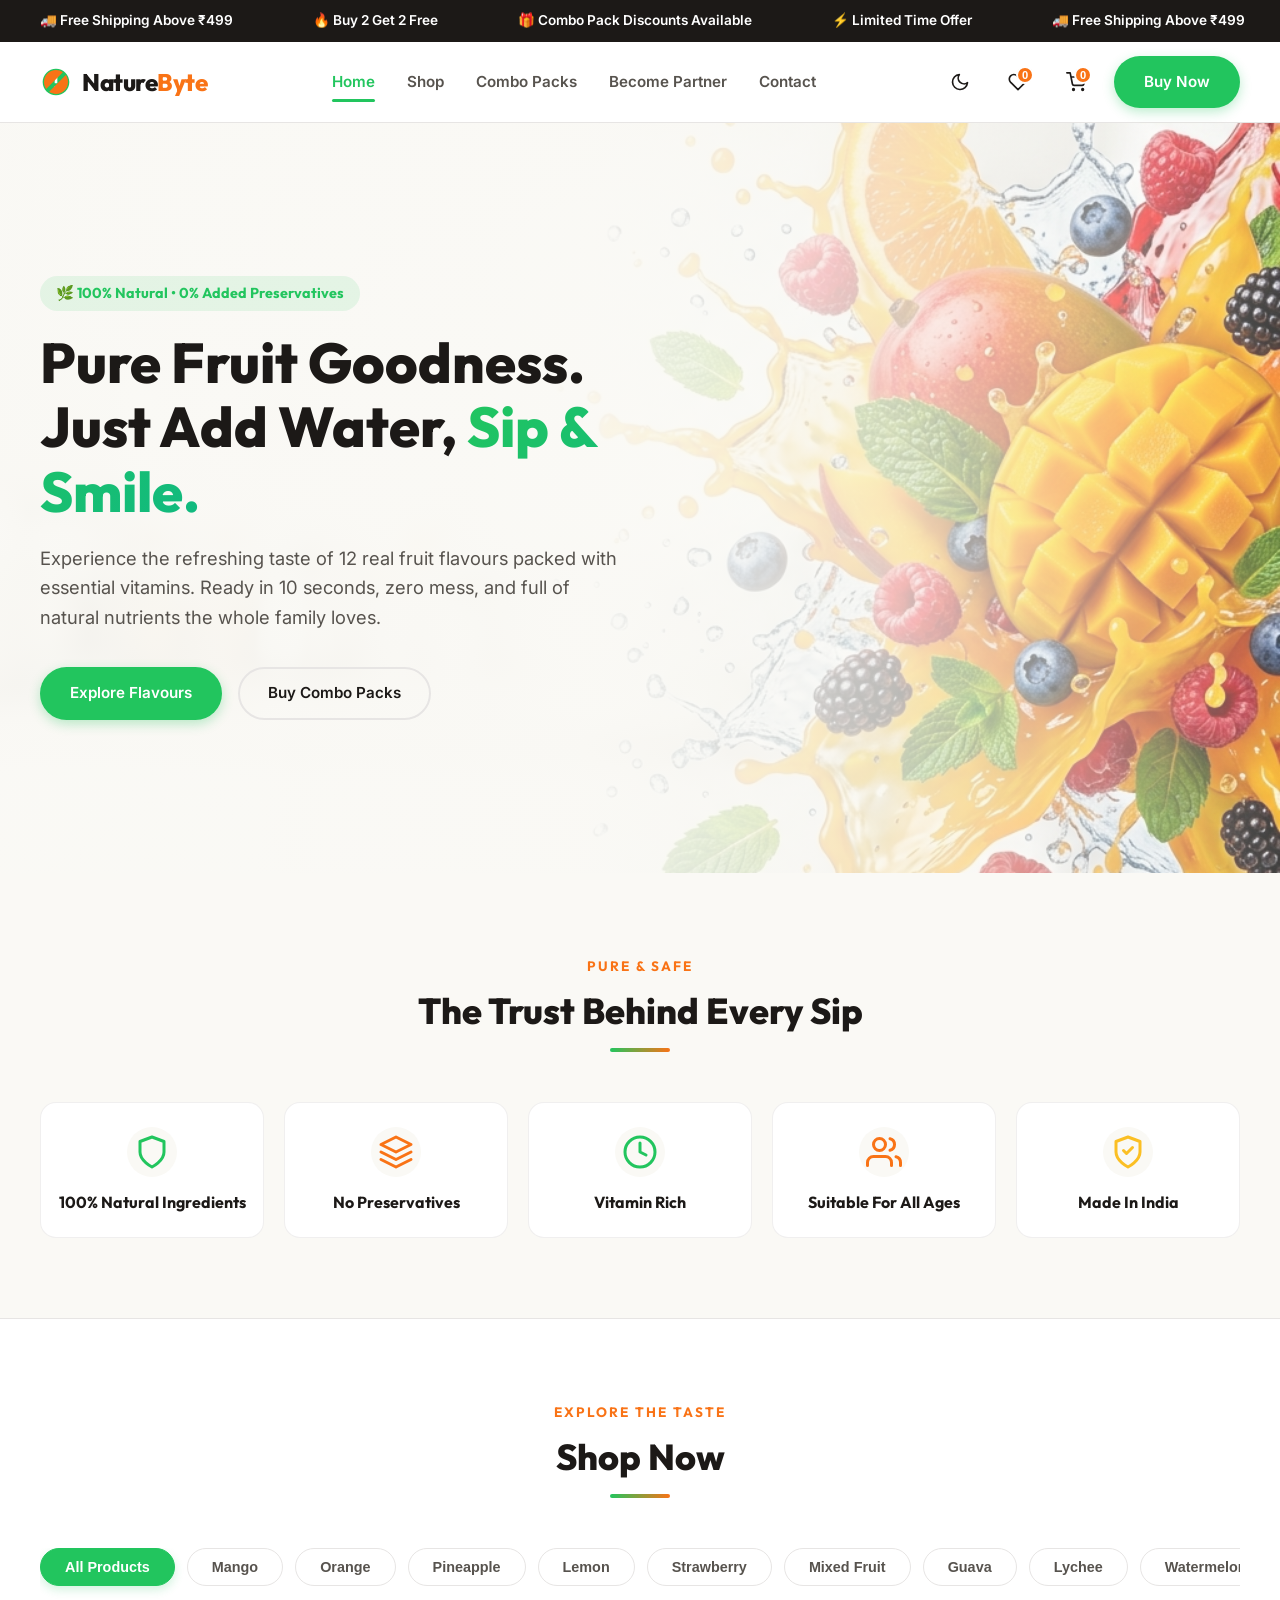
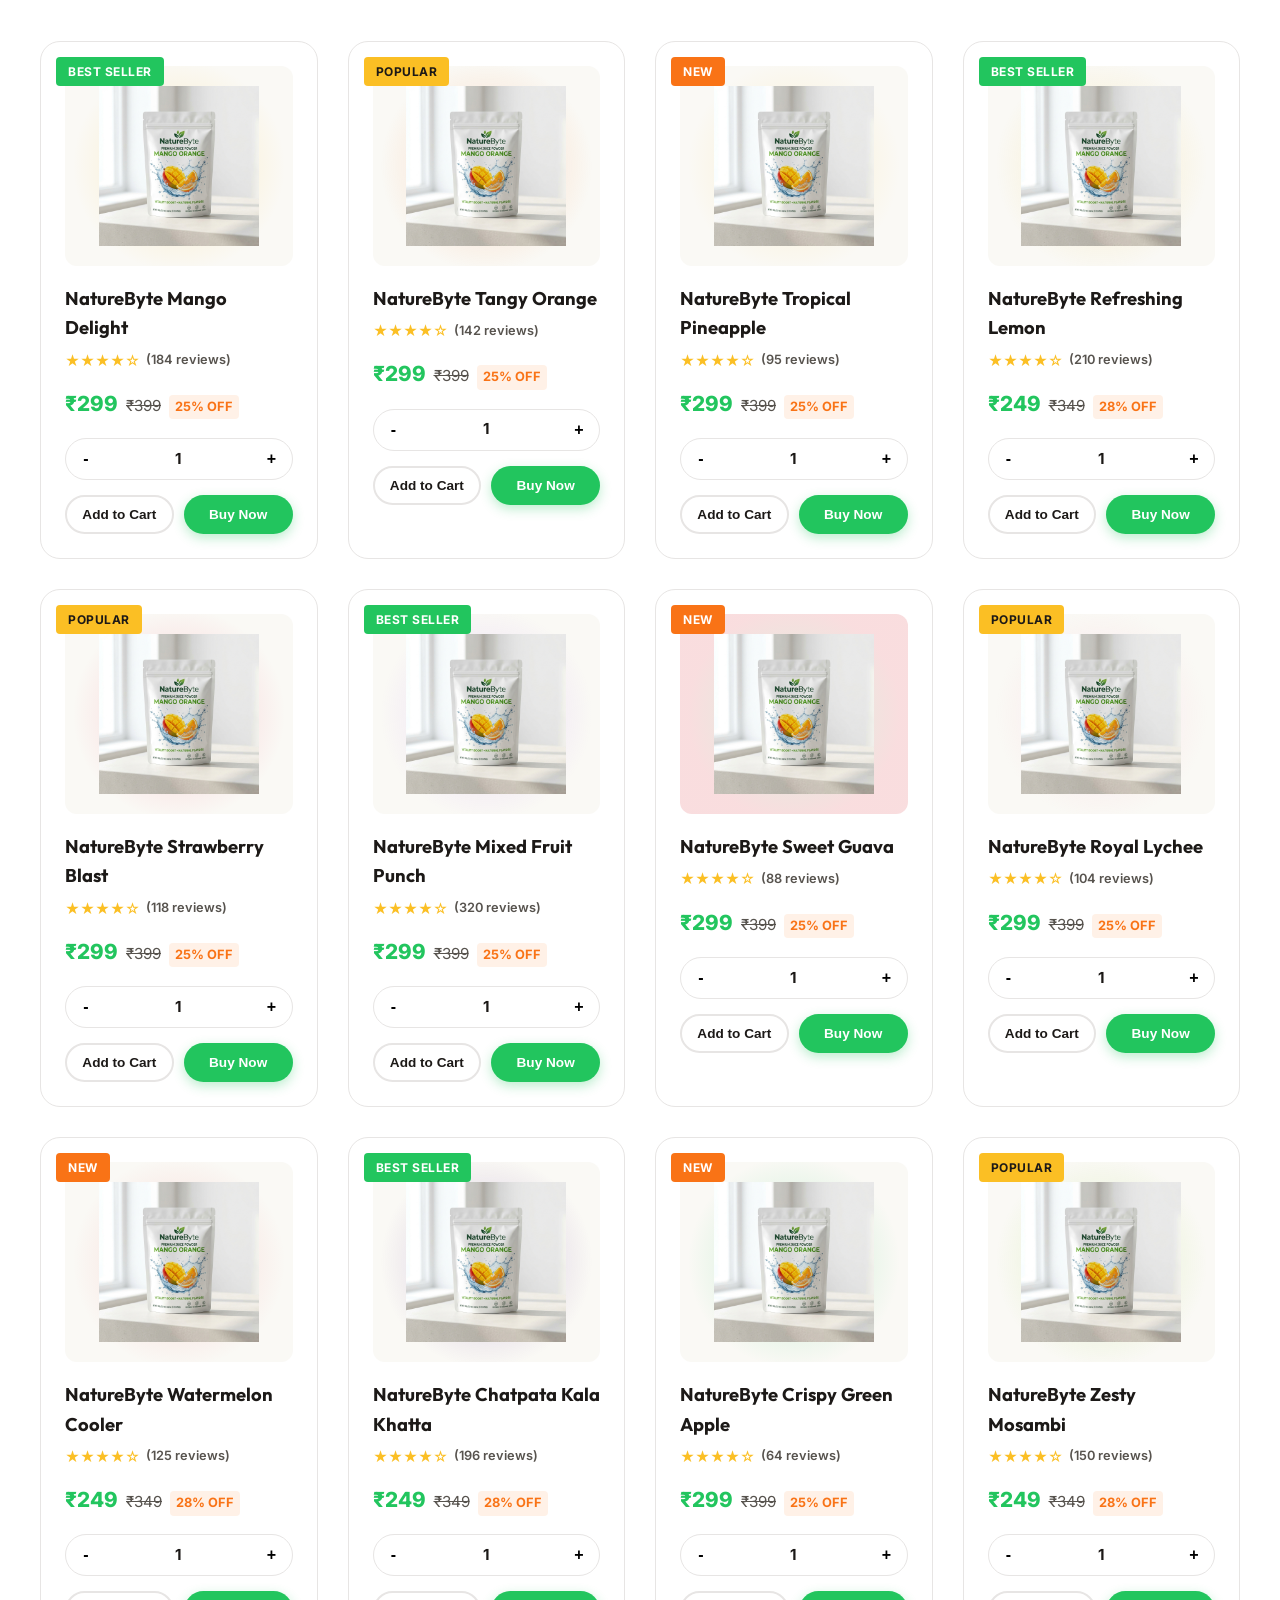
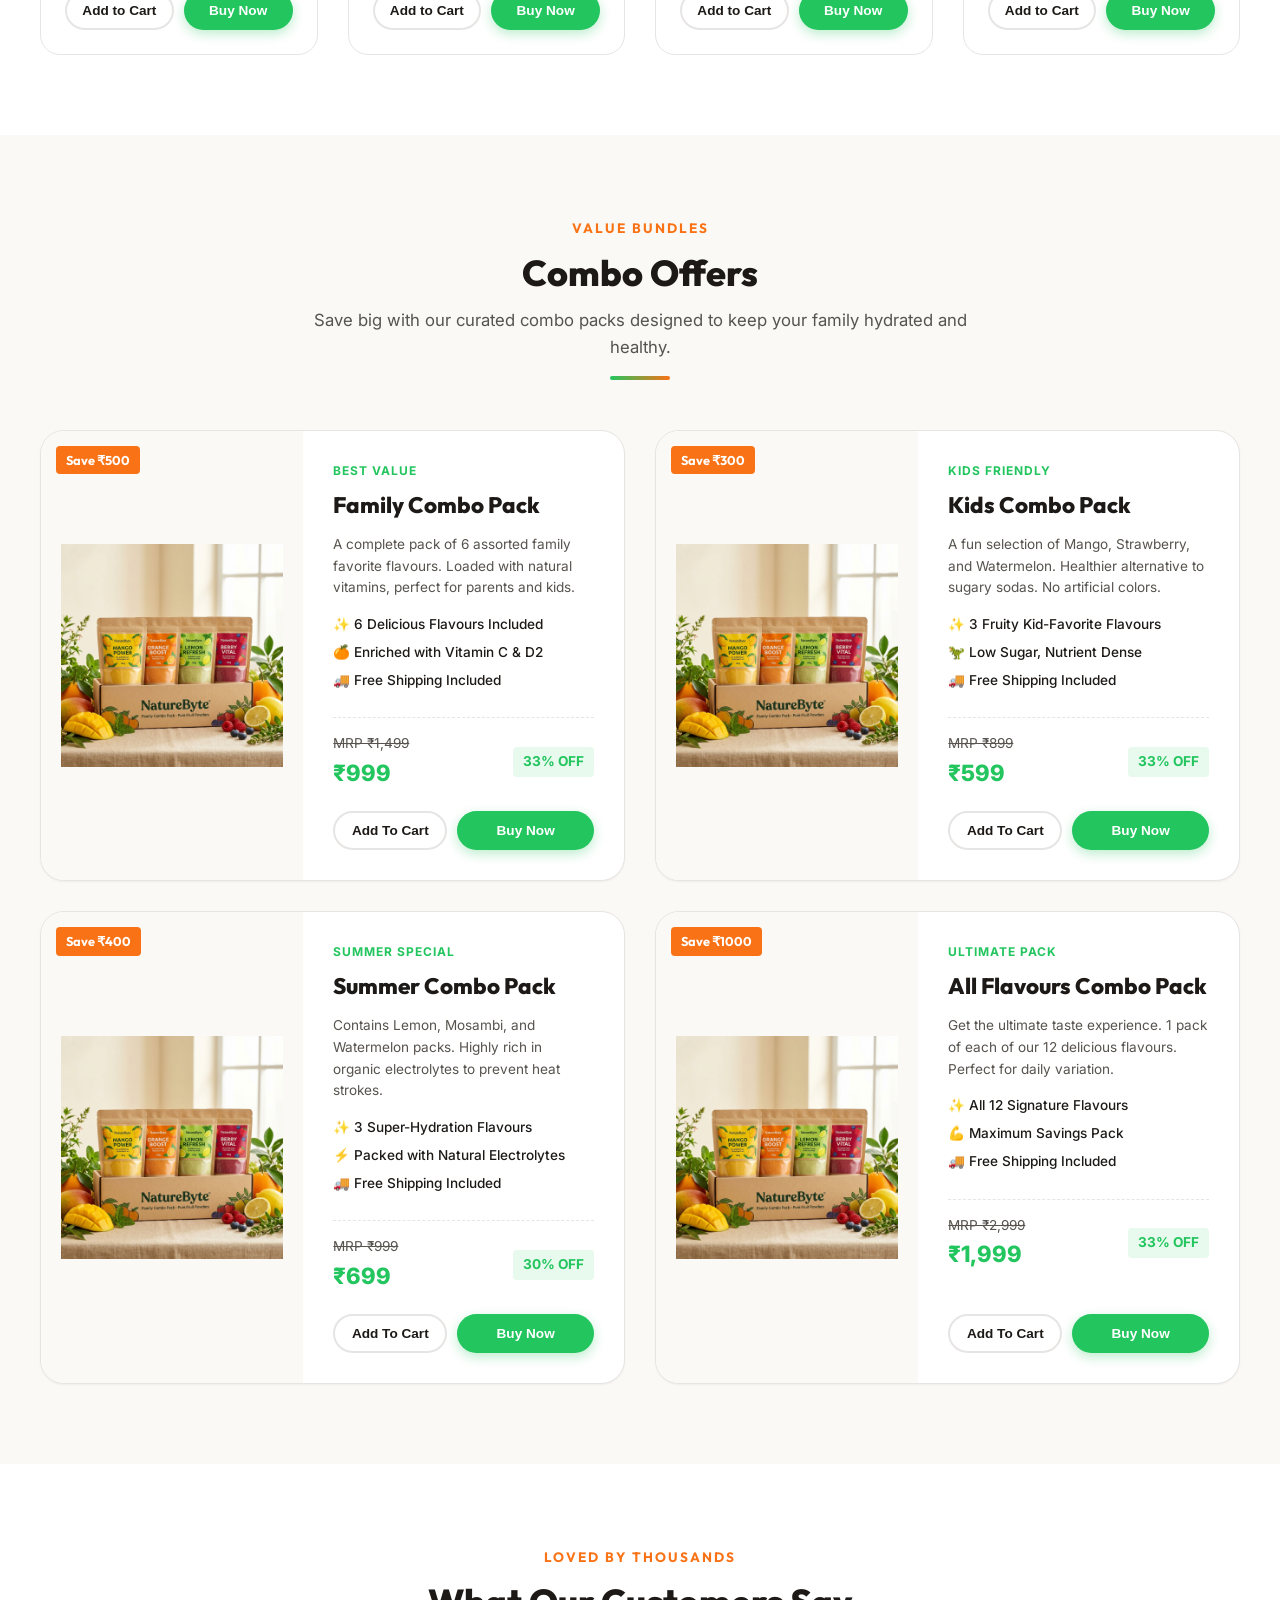
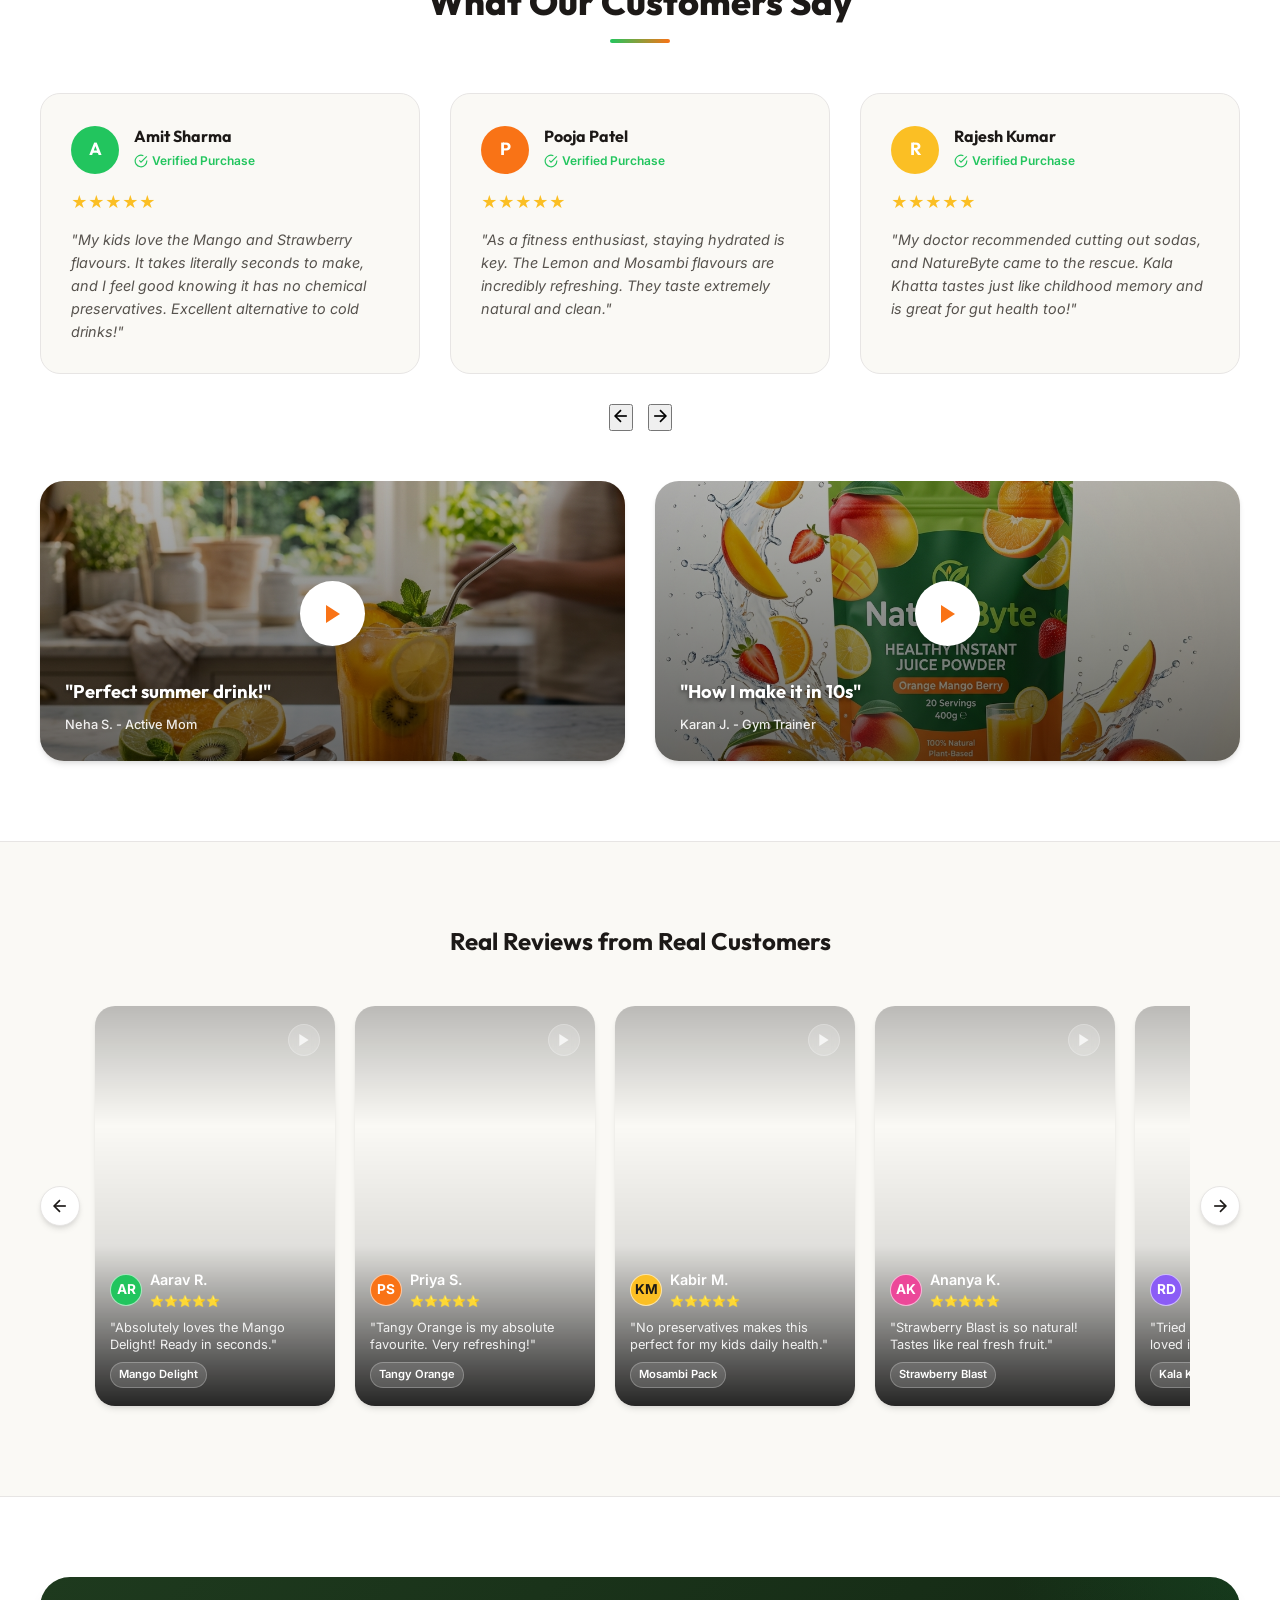
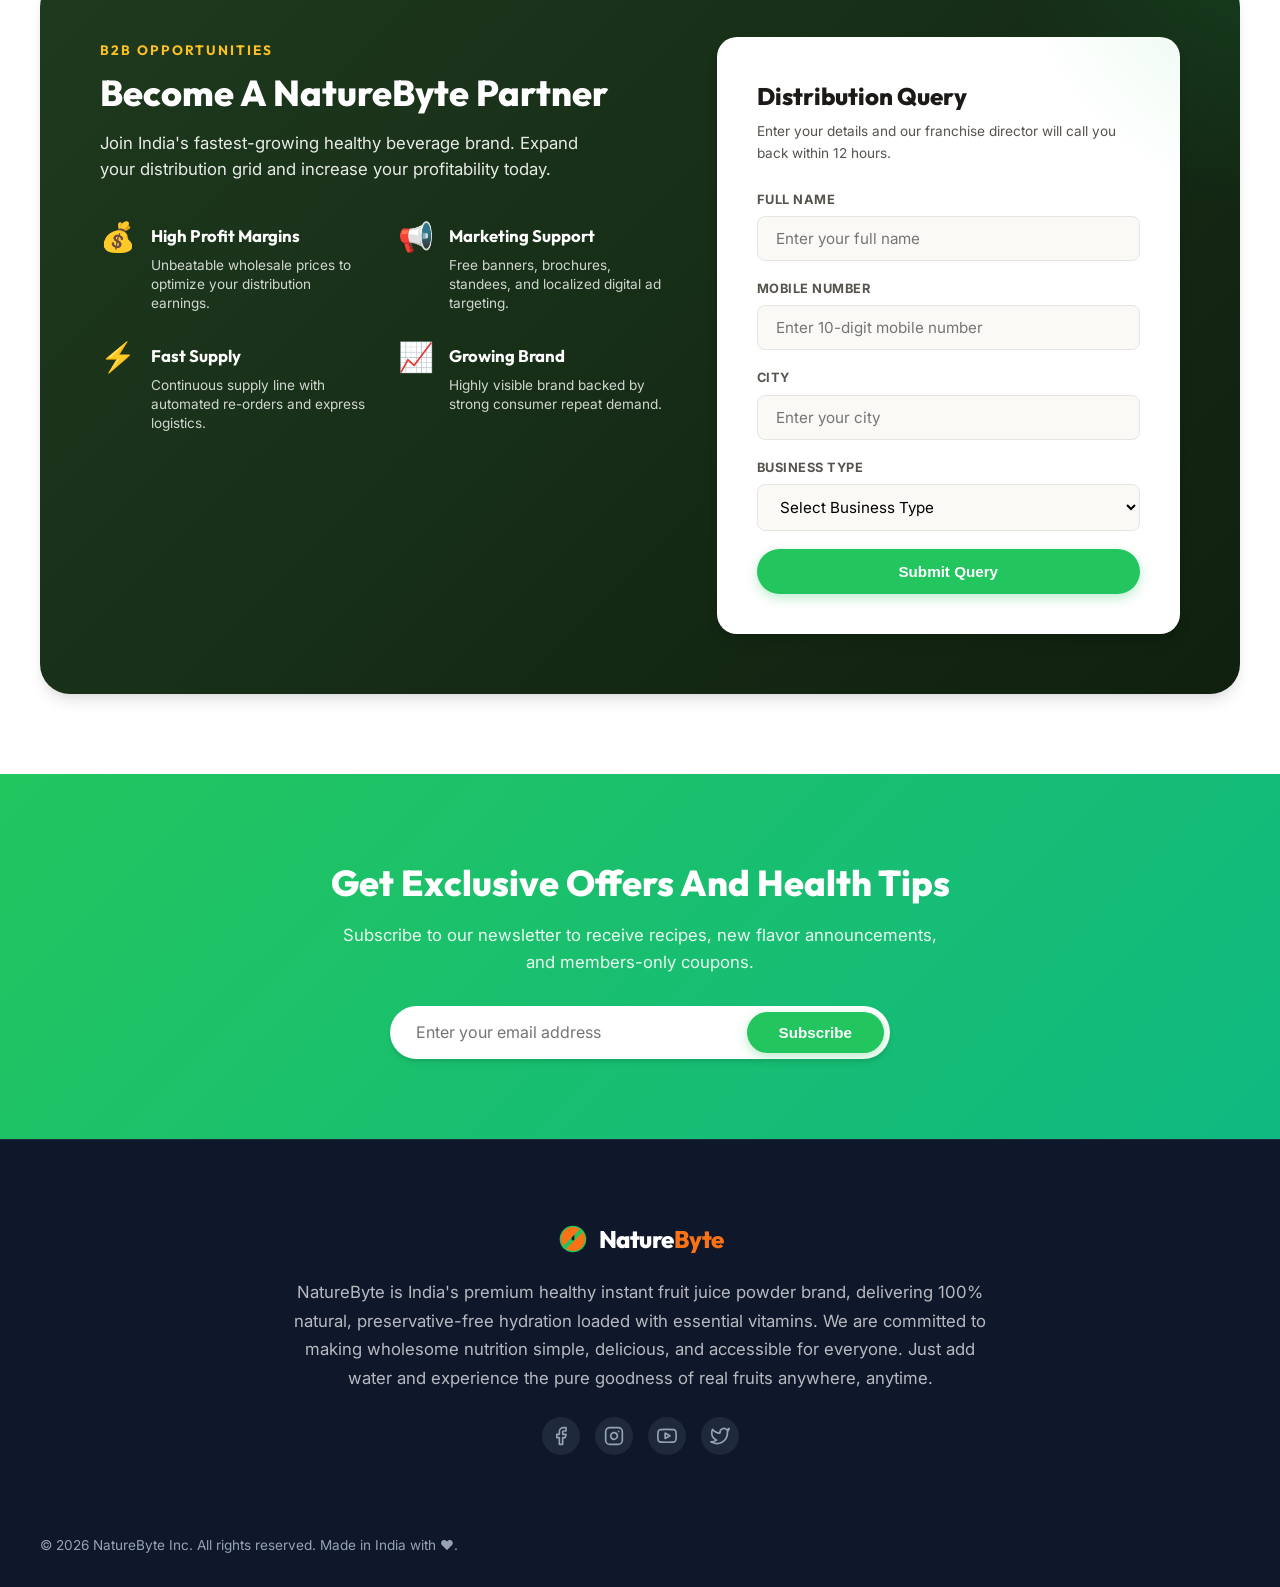
==== index.html @ 745c9c8b "first commit" ====
<!DOCTYPE html>
<html lang="en">

<head>
    <meta charset="UTF-8">
    <meta name="viewport" content="width=device-width, initial-scale=1.0">
    <title>NatureByte | Healthy Instant Fruit Juice Powder | Just Add Water</title>
    <meta name="description"
        content="Discover NatureByte's healthy instant juice powders in 12 delicious fruit flavours. 100% natural ingredients, no preservatives, no artificial colours. Just add water and stay refreshed.">
    <meta name="keywords"
        content="NatureByte, instant juice powder, healthy fruit juice, buy 2 get 2 free, summer combo, natural juice powder, health drink">
    <!-- Google Fonts -->
    <link rel="preconnect" href="https://fonts.googleapis.com">
    <link rel="preconnect" href="https://fonts.gstatic.com" crossorigin>
    <link
        href="https://fonts.googleapis.com/css2?family=Inter:wght@300;400;500;600;700&family=Outfit:wght@400;500;600;700;800&display=swap"
        rel="stylesheet">
    <!-- Custom CSS -->
    <link rel="stylesheet" href="css/style.css?v=1.6">
</head>

<body>

    <!-- ==================================================
    TOP PROMOTIONAL BAR
    ================================================== -->
    <div class="promo-bar" id="promoBar">
        <div class="promo-track">
            <span class="promo-item">🚚 Free Shipping Above ₹499</span>
            <span class="promo-item">🔥 Buy 2 Get 2 Free</span>
            <span class="promo-item">🎁 Combo Pack Discounts Available</span>
            <span class="promo-item">⚡ Limited Time Offer</span>
            <!-- Duplicated for seamless scrolling -->
            <span class="promo-item">🚚 Free Shipping Above ₹499</span>
            <span class="promo-item">🔥 Buy 2 Get 2 Free</span>
            <span class="promo-item">🎁 Combo Pack Discounts Available</span>
            <span class="promo-item">⚡ Limited Time Offer</span>
        </div>
    </div>

    <!-- ==================================================
    HEADER
    ================================================== -->
    <header class="main-header" id="mainHeader">
        <div class="header-container">
            <!-- Logo -->
            <a href="#" class="logo" id="logoLink">
                <svg class="logo-icon" viewBox="0 0 24 24" fill="none" xmlns="http://www.w3.org/2000/svg">
                    <path
                        d="M12 2C6.48 2 2 6.48 2 12C2 17.52 6.48 22 12 22C17.52 22 22 17.52 22 12C22 6.48 17.52 2 12 2ZM13 17H11V15H13V17ZM13 13H11V7H13V13Z"
                        fill="var(--primary-green)" />
                    <path
                        d="M12 3C7.03 3 3 7.03 3 12C3 13.92 3.6 15.7 4.63 17.17L17.17 4.63C15.7 3.6 13.92 3 12 3ZM19.37 6.83L6.83 19.37C8.3 20.4 10.08 21 12 21C16.97 21 21 16.97 21 12C21 10.08 20.4 8.3 19.37 6.83Z"
                        fill="var(--primary-orange)" />
                </svg>
                <span class="logo-text">Nature<span class="logo-highlight">Byte</span></span>
            </a>

            <!-- Mobile Menu Toggle -->
            <button class="mobile-toggle" id="mobileToggle" aria-label="Toggle Menu">
                <svg viewBox="0 0 24 24" width="24" height="24" stroke="currentColor" stroke-width="2" fill="none"
                    stroke-linecap="round" stroke-linejoin="round">
                    <line x1="3" y1="12" x2="21" y2="12"></line>
                    <line x1="3" y1="6" x2="21" y2="6"></line>
                    <line x1="3" y1="18" x2="21" y2="18"></line>
                </svg>
            </button>

            <!-- Navigation -->
            <nav class="nav-menu" id="navMenu">
                <a href="#" class="nav-link active">Home</a>
                <a href="#shop" class="nav-link">Shop</a>
                <a href="#combos" class="nav-link">Combo Packs</a>
                <a href="#partner" class="nav-link">Become Partner</a>
                <a href="#contact" class="nav-link">Contact</a>
            </nav>

            <div class="header-actions">
                <button class="action-btn" id="themeToggleBtn" aria-label="Toggle Theme">
                    <svg class="sun-icon" viewBox="0 0 24 24" width="20" height="20" stroke="currentColor" stroke-width="2" fill="none"
                        stroke-linecap="round" stroke-linejoin="round">
                        <circle cx="12" cy="12" r="5"></circle>
                        <line x1="12" y1="1" x2="12" y2="3"></line>
                        <line x1="12" y1="21" x2="12" y2="23"></line>
                        <line x1="4.22" y1="4.22" x2="5.64" y2="5.64"></line>
                        <line x1="18.36" y1="18.36" x2="19.78" y2="19.78"></line>
                        <line x1="1" y1="12" x2="3" y2="12"></line>
                        <line x1="21" y1="12" x2="23" y2="12"></line>
                        <line x1="4.22" y1="19.78" x2="5.64" y2="18.36"></line>
                        <line x1="18.36" y1="5.64" x2="19.78" y2="4.22"></line>
                    </svg>
                    <svg class="moon-icon" viewBox="0 0 24 24" width="20" height="20" stroke="currentColor" stroke-width="2" fill="none"
                        stroke-linecap="round" stroke-linejoin="round">
                        <path d="M21 12.79A9 9 0 1 1 11.21 3 7 7 0 0 0 21 12.79z"></path>
                    </svg>
                </button>

                <button class="action-btn" id="wishlistBtn" aria-label="Wishlist">
                    <svg viewBox="0 0 24 24" width="20" height="20" stroke="currentColor" stroke-width="2" fill="none"
                        stroke-linecap="round" stroke-linejoin="round">
                        <path
                            d="M20.84 4.61a5.5 5.5 0 0 0-7.78 0L12 5.67l-1.06-1.06a5.5 5.5 0 0 0-7.78 7.78l1.06 1.06L12 21.23l7.78-7.78 1.06-1.06a5.5 5.5 0 0 0 0-7.78z">
                        </path>
                    </svg>
                    <span class="badge" id="wishlistBadge">0</span>
                </button>
                <button class="action-btn" id="cartBtn" aria-label="Cart">
                    <svg viewBox="0 0 24 24" width="20" height="20" stroke="currentColor" stroke-width="2" fill="none"
                        stroke-linecap="round" stroke-linejoin="round">
                        <circle cx="9" cy="21" r="1"></circle>
                        <circle cx="20" cy="21" r="1"></circle>
                        <path d="M1 1h4l2.68 13.39a2 2 0 0 0 2 1.61h9.72a2 2 0 0 0 2-1.61L23 6H6"></path>
                    </svg>
                    <span class="badge" id="cartBadge">0</span>
                </button>
                <a href="#shop" class="btn btn-primary header-cta" id="headerCtaBtn">Buy Now</a>
            </div>
        </div>
    </header>



    <!-- Toast Notification Container -->
    <div class="toast-container" id="toastContainer"></div>

    <!-- ==================================================
    HERO SLIDER
    ================================================== -->
    <section class="hero-banner-section">
        <div class="hero-container">
            <div class="hero-content">
                <span class="offer-tag">🌿 100% Natural • 0% Added Preservatives</span>
                <h1 class="hero-title">Pure Fruit Goodness.<br>Just Add Water, <span class="text-gradient">Sip & Smile.</span></h1>
                <p class="hero-subtitle">Experience the refreshing taste of 12 real fruit flavours packed with essential vitamins. Ready in 10 seconds, zero mess, and full of natural nutrients the whole family loves.</p>
                <div class="hero-actions-btns">
                    <a href="#shop" class="btn btn-primary">Explore Flavours</a>
                    <a href="#combos" class="btn btn-outline">Buy Combo Packs</a>
                </div>
            </div>

        </div>
    </section>

    <!-- ==================================================
    TRUST SECTION
    ================================================== -->
    <section class="trust-section">
        <div class="container">
            <div class="section-header-center">
                <span class="section-tag">Pure & Safe</span>
                <h2 class="section-title">The Trust Behind Every Sip</h2>
                <div class="section-bar"></div>
            </div>
            <div class="trust-grid">
                <!-- Trust Card 1 -->
                <div class="trust-card">
                    <div class="trust-icon-box">
                        <svg viewBox="0 0 24 24" width="36" height="36" stroke="var(--primary-green)" stroke-width="2"
                            fill="none" stroke-linecap="round" stroke-linejoin="round">
                            <path d="M12 22s8-4 8-10V5l-8-3-8 3v7c0 6 8 10 8 10z"></path>
                        </svg>
                    </div>
                    <h3>100% Natural Ingredients</h3>
                </div>
                <!-- Trust Card 2 -->
                <div class="trust-card">
                    <div class="trust-icon-box">
                        <svg viewBox="0 0 24 24" width="36" height="36" stroke="var(--primary-orange)" stroke-width="2"
                            fill="none" stroke-linecap="round" stroke-linejoin="round">
                            <path d="M12 2L2 7l10 5 10-5-10-5zM2 17l10 5 10-5M2 12l10 5 10-5"></path>
                        </svg>
                    </div>
                    <h3>No Preservatives</h3>
                </div>
                <!-- Trust Card 3 -->
                <div class="trust-card">
                    <div class="trust-icon-box">
                        <svg viewBox="0 0 24 24" width="36" height="36" stroke="var(--primary-green)" stroke-width="2"
                            fill="none" stroke-linecap="round" stroke-linejoin="round">
                            <path d="M12 22c5.523 0 10-4.477 10-10S17.523 2 12 2 2 6.477 2 12s4.477 10 10 10z"></path>
                            <path d="M12 6v6l4 2"></path>
                        </svg>
                    </div>
                    <h3>Vitamin Rich</h3>
                </div>
                <!-- Trust Card 4 -->
                <div class="trust-card">
                    <div class="trust-icon-box">
                        <svg viewBox="0 0 24 24" width="36" height="36" stroke="var(--primary-orange)" stroke-width="2"
                            fill="none" stroke-linecap="round" stroke-linejoin="round">
                            <path d="M17 21v-2a4 4 0 0 0-4-4H5a4 4 0 0 0-4 4v2"></path>
                            <circle cx="9" cy="7" r="4"></circle>
                            <path d="M23 21v-2a4 4 0 0 0-3-3.87"></path>
                            <path d="M16 3.13a4 4 0 0 1 0 7.75"></path>
                        </svg>
                    </div>
                    <h3>Suitable For All Ages</h3>
                </div>
                <!-- Trust Card 5 -->
                <div class="trust-card">
                    <div class="trust-icon-box">
                        <svg viewBox="0 0 24 24" width="36" height="36" stroke="var(--mango-yellow)" stroke-width="2"
                            fill="none" stroke-linecap="round" stroke-linejoin="round">
                            <path d="M12 22s8-4 8-10V5l-8-3-8 3v7c0 6 8 10 8 10z"></path>
                            <path d="M9 11l2 2 4-4"></path>
                        </svg>
                    </div>
                    <h3>Made In India</h3>
                </div>
            </div>

                    </div>
    </section>

    <!-- ==================================================
    SHOP PRODUCTS SECTION
    ================================================== -->
    <section class="shop-section" id="shop">
        <div class="container">
            <div class="section-header-center">
                <span class="section-tag">Explore The Taste</span>
                <h2 class="section-title">Shop Now</h2>
                <div class="section-bar"></div>
            </div>

            <!-- Filter Tabs -->
            <div class="filter-tabs-wrapper">
                <div class="filter-tabs" id="filterTabs">
                    <button class="tab-btn active" data-filter="all">All Products</button>
                    <button class="tab-btn" data-filter="Mango">Mango</button>
                    <button class="tab-btn" data-filter="Orange">Orange</button>
                    <button class="tab-btn" data-filter="Pineapple">Pineapple</button>
                    <button class="tab-btn" data-filter="Lemon">Lemon</button>
                    <button class="tab-btn" data-filter="Strawberry">Strawberry</button>
                    <button class="tab-btn" data-filter="Mixed Fruit">Mixed Fruit</button>
                    <button class="tab-btn" data-filter="Guava">Guava</button>
                    <button class="tab-btn" data-filter="Lychee">Lychee</button>
                    <button class="tab-btn" data-filter="Watermelon">Watermelon</button>
                    <button class="tab-btn" data-filter="Kala Khatta">Kala Khatta</button>
                    <button class="tab-btn" data-filter="Green Apple">Green Apple</button>
                    <button class="tab-btn" data-filter="Mosambi">Mosambi</button>
                </div>
            </div>

            <!-- Products Grid -->
            <div class="products-grid" id="productsGrid">
                <!-- Dynamically populated via JS, fallback for SEO included -->
                <noscript>
                    <div class="product-card">
                        <div class="product-badge best-seller">Best Seller</div>
                        <img src="assets/single.png" alt="Mango Flavour" class="prod-img">
                        <h3>Mango Delight</h3>
                        <p>Enjoy the rich, pulpy taste of natural Alphonso mangoes.</p>
                        <div class="price-row">
                            <span class="mrp">₹399</span>
                            <span class="price">₹299</span>
                            <span class="discount">25% OFF</span>
                        </div>
                    </div>
                </noscript>
            </div>
        </div>
    </section>

    <!-- ==================================================
    COMBO OFFERS SECTION
    ================================================== -->
    <section class="combos-section" id="combos">
        <div class="container">
            <div class="section-header-center">
                <span class="section-tag">Value Bundles</span>
                <h2 class="section-title">Combo Offers</h2>
                <p class="section-desc">Save big with our curated combo packs designed to keep your family hydrated and
                    healthy.</p>
                <div class="section-bar"></div>
            </div>

            <div class="combos-grid">
                <!-- Combo 1 -->
                <div class="combo-card">
                    <div class="combo-badge">Save ₹500</div>
                    <div class="combo-image-box">
                        <img src="assets/combo.png" alt="Family Combo Pack" class="combo-img">
                    </div>
                    <div class="combo-info">
                        <span class="combo-tag">Best Value</span>
                        <h3>Family Combo Pack</h3>
                        <p class="combo-desc">A complete pack of 6 assorted family favorite flavours. Loaded with
                            natural vitamins, perfect for parents and kids.</p>
                        <ul class="combo-benefits">
                            <li>✨ 6 Delicious Flavours Included</li>
                            <li>🍊 Enriched with Vitamin C & D2</li>
                            <li>🚚 Free Shipping Included</li>
                        </ul>
                        <div class="combo-price-row">
                            <div class="price-stack">
                                <span class="combo-mrp">MRP ₹1,499</span>
                                <span class="combo-price">₹999</span>
                            </div>
                            <span class="combo-discount-percent">33% OFF</span>
                        </div>
                        <div class="combo-actions">
                            <button class="btn btn-outline addComboToCart" data-name="Family Combo Pack"
                                data-price="999">Add To Cart</button>
                            <button class="btn btn-primary buyComboNow" data-name="Family Combo Pack"
                                data-price="999">Buy Now</button>
                        </div>
                    </div>
                </div>

                <!-- Combo 2 -->
                <div class="combo-card">
                    <div class="combo-badge">Save ₹300</div>
                    <div class="combo-image-box">
                        <img src="assets/combo.png" alt="Kids Combo Pack" class="combo-img">
                    </div>
                    <div class="combo-info">
                        <span class="combo-tag">Kids Friendly</span>
                        <h3>Kids Combo Pack</h3>
                        <p class="combo-desc">A fun selection of Mango, Strawberry, and Watermelon. Healthier
                            alternative to sugary sodas. No artificial colors.</p>
                        <ul class="combo-benefits">
                            <li>✨ 3 Fruity Kid-Favorite Flavours</li>
                            <li>🦖 Low Sugar, Nutrient Dense</li>
                            <li>🚚 Free Shipping Included</li>
                        </ul>
                        <div class="combo-price-row">
                            <div class="price-stack">
                                <span class="combo-mrp">MRP ₹899</span>
                                <span class="combo-price">₹599</span>
                            </div>
                            <span class="combo-discount-percent">33% OFF</span>
                        </div>
                        <div class="combo-actions">
                            <button class="btn btn-outline addComboToCart" data-name="Kids Combo Pack"
                                data-price="599">Add To Cart</button>
                            <button class="btn btn-primary buyComboNow" data-name="Kids Combo Pack" data-price="599">Buy
                                Now</button>
                        </div>
                    </div>
                </div>

                <!-- Combo 3 -->
                <div class="combo-card">
                    <div class="combo-badge">Save ₹400</div>
                    <div class="combo-image-box">
                        <img src="assets/combo.png" alt="Summer Combo Pack" class="combo-img">
                    </div>
                    <div class="combo-info">
                        <span class="combo-tag">Summer Special</span>
                        <h3>Summer Combo Pack</h3>
                        <p class="combo-desc">Contains Lemon, Mosambi, and Watermelon packs. Highly rich in organic
                            electrolytes to prevent heat strokes.</p>
                        <ul class="combo-benefits">
                            <li>✨ 3 Super-Hydration Flavours</li>
                            <li>⚡ Packed with Natural Electrolytes</li>
                            <li>🚚 Free Shipping Included</li>
                        </ul>
                        <div class="combo-price-row">
                            <div class="price-stack">
                                <span class="combo-mrp">MRP ₹999</span>
                                <span class="combo-price">₹699</span>
                            </div>
                            <span class="combo-discount-percent">30% OFF</span>
                        </div>
                        <div class="combo-actions">
                            <button class="btn btn-outline addComboToCart" data-name="Summer Combo Pack"
                                data-price="699">Add To Cart</button>
                            <button class="btn btn-primary buyComboNow" data-name="Summer Combo Pack"
                                data-price="699">Buy Now</button>
                        </div>
                    </div>
                </div>

                <!-- Combo 4 -->
                <div class="combo-card">
                    <div class="combo-badge">Save ₹1000</div>
                    <div class="combo-image-box">
                        <img src="assets/combo.png" alt="All Flavours Combo Pack" class="combo-img">
                    </div>
                    <div class="combo-info">
                        <span class="combo-tag">Ultimate Pack</span>
                        <h3>All Flavours Combo Pack</h3>
                        <p class="combo-desc">Get the ultimate taste experience. 1 pack of each of our 12 delicious
                            flavours. Perfect for daily variation.</p>
                        <ul class="combo-benefits">
                            <li>✨ All 12 Signature Flavours</li>
                            <li>💪 Maximum Savings Pack</li>
                            <li>🚚 Free Shipping Included</li>
                        </ul>
                        <div class="combo-price-row">
                            <div class="price-stack">
                                <span class="combo-mrp">MRP ₹2,999</span>
                                <span class="combo-price">₹1,999</span>
                            </div>
                            <span class="combo-discount-percent">33% OFF</span>
                        </div>
                        <div class="combo-actions">
                            <button class="btn btn-outline addComboToCart" data-name="All Flavours Combo Pack"
                                data-price="1999">Add To Cart</button>
                            <button class="btn btn-primary buyComboNow" data-name="All Flavours Combo Pack"
                                data-price="1999">Buy Now</button>
                        </div>
                    </div>
                </div>
            </div>
        </div>
    </section>

    <!-- ==================================================
    CUSTOMER TESTIMONIALS
    ================================================== -->
    <section class="testimonials-section">
        <div class="container">
            
            <div class="section-header-center">
                <span class="section-tag">Loved By Thousands</span>
                <h2 class="section-title">What Our Customers Say</h2>
                <div class="section-bar"></div>
            </div>

            <div class="testimonials-slider-container">
                <div class="testimonials-slider" id="testimonialSlider">
                    <!-- Review 1 -->
                    <div class="testimonial-card">
                        <div class="user-meta">
                            <div class="user-avatar" style="background-color: var(--primary-green);">A</div>
                            <div>
                                <span class="user-name">Amit Sharma</span>
                                <span class="verified-badge">
                                    <svg viewBox="0 0 24 24" width="14" height="14" stroke="currentColor"
                                        stroke-width="2" fill="none">
                                        <path d="M22 11.08V12a10 10 0 1 1-5.93-9.14"></path>
                                        <polyline points="22 4 12 14.01 9 11.01"></polyline>
                                    </svg> Verified Purchase
                                </span>
                            </div>
                        </div>
                        <div class="rating-stars">★★★★★</div>
                        <p class="review-text">"My kids love the Mango and Strawberry flavours. It takes literally
                            seconds to make, and I feel good knowing it has no chemical preservatives. Excellent
                            alternative to cold drinks!"</p>
                    </div>

                    <!-- Review 2 -->
                    <div class="testimonial-card">
                        <div class="user-meta">
                            <div class="user-avatar" style="background-color: var(--primary-orange);">P</div>
                            <div>
                                <span class="user-name">Pooja Patel</span>
                                <span class="verified-badge">
                                    <svg viewBox="0 0 24 24" width="14" height="14" stroke="currentColor"
                                        stroke-width="2" fill="none">
                                        <path d="M22 11.08V12a10 10 0 1 1-5.93-9.14"></path>
                                        <polyline points="22 4 12 14.01 9 11.01"></polyline>
                                    </svg> Verified Purchase
                                </span>
                            </div>
                        </div>
                        <div class="rating-stars">★★★★★</div>
                        <p class="review-text">"As a fitness enthusiast, staying hydrated is key. The Lemon and Mosambi
                            flavours are incredibly refreshing. They taste extremely natural and clean."</p>
                    </div>

                    <!-- Review 3 -->
                    <div class="testimonial-card">
                        <div class="user-meta">
                            <div class="user-avatar" style="background-color: var(--mango-yellow);">R</div>
                            <div>
                                <span class="user-name">Rajesh Kumar</span>
                                <span class="verified-badge">
                                    <svg viewBox="0 0 24 24" width="14" height="14" stroke="currentColor"
                                        stroke-width="2" fill="none">
                                        <path d="M22 11.08V12a10 10 0 1 1-5.93-9.14"></path>
                                        <polyline points="22 4 12 14.01 9 11.01"></polyline>
                                    </svg> Verified Purchase
                                </span>
                            </div>
                        </div>
                        <div class="rating-stars">★★★★★</div>
                        <p class="review-text">"My doctor recommended cutting out sodas, and NatureByte came to the
                            rescue. Kala Khatta tastes just like childhood memory and is great for gut health too!"</p>
                    </div>
                </div>

                <div class="slider-controls-testimonial">
                    <button class="slider-arrow prev" id="testPrev" aria-label="Previous Testimonial">
                        <svg viewBox="0 0 24 24" width="20" height="20" stroke="currentColor" stroke-width="2"
                            fill="none">
                            <line x1="19" y1="12" x2="5" y2="12"></line>
                            <polyline points="12 19 5 12 12 5"></polyline>
                        </svg>
                    </button>
                    <button class="slider-arrow next" id="testNext" aria-label="Next Testimonial">
                        <svg viewBox="0 0 24 24" width="20" height="20" stroke="currentColor" stroke-width="2"
                            fill="none">
                            <line x1="5" y1="12" x2="19" y2="12"></line>
                            <polyline points="12 5 19 12 12 19"></polyline>
                        </svg>
                    </button>
                </div>
            </div>

            <!-- Video Review Cards -->
            <div class="video-reviews-grid">
                <div class="video-card">
                    <div class="video-thumbnail"
                        style="background: linear-gradient(rgba(0,0,0,0.3), rgba(0,0,0,0.6)), url('assets/blog.png') center/cover;">
                        <button class="play-btn" aria-label="Play Review Video">
                            <svg viewBox="0 0 24 24" width="24" height="24" fill="currentColor">
                                <polygon points="5 3 19 12 5 21 5 3"></polygon>
                            </svg>
                        </button>
                        <div class="video-info-overlay">
                            <h4>"Perfect summer drink!"</h4>
                            <span>Neha S. - Active Mom</span>
                        </div>
                    </div>
                </div>
                <div class="video-card">
                    <div class="video-thumbnail"
                        style="background: linear-gradient(rgba(0,0,0,0.3), rgba(0,0,0,0.6)), url('assets/hero.png') center/cover;">
                        <button class="play-btn" aria-label="Play Review Video">
                            <svg viewBox="0 0 24 24" width="24" height="24" fill="currentColor">
                                <polygon points="5 3 19 12 5 21 5 3"></polygon>
                            </svg>
                        </button>
                        <div class="video-info-overlay">
                            <h4>"How I make it in 10s"</h4>
                            <span>Karan J. - Gym Trainer</span>
                        </div>
                    </div>
                </div>
            </div>
        </div>
    </section>

    
    <!-- ==================================================
    CUSTOMER REVIEW REELS SLIDER
    ================================================== -->
    <section class="reels-section">
        <div class="container">
            <!-- Customer Review Reels Slider -->
            <div class="reels-slider-wrapper">
                <h3 class="reels-title">Real Reviews from Real Customers</h3>
                <div class="reels-slider-container">
                    <button class="reels-arrow prev" id="reelsPrev" aria-label="Previous Reels">
                        <svg viewBox="0 0 24 24" width="20" height="20" stroke="currentColor" stroke-width="2"
                            fill="none">
                            <line x1="19" y1="12" x2="5" y2="12"></line>
                            <polyline points="12 19 5 12 12 5"></polyline>
                        </svg>
                    </button>

                    <div class="reels-track" id="reelsTrack">
                        <!-- Reel Card 1 -->
                        <div class="reel-card">
                            <div class="reel-video-container">
                                <video class="reel-video" src="https://assets.codepen.io/6093409/river.mp4" loop muted
                                    autoplay playsinline></video>
                                <div class="reel-overlay">
                                    <div class="reel-play-btn">
                                        <svg viewBox="0 0 24 24" width="16" height="16" fill="currentColor">
                                            <polygon points="5 3 19 12 5 21 5 3"></polygon>
                                        </svg>
                                    </div>
                                    <div class="reel-info">
                                        <div class="reel-customer">
                                            <span class="reel-avatar"
                                                style="background-color: var(--primary-green);">AR</span>
                                            <div class="reel-meta">
                                                <h4>Aarav R.</h4>
                                                <span class="reel-stars">⭐⭐⭐⭐⭐</span>
                                            </div>
                                        </div>
                                        <p class="reel-feedback">"Absolutely loves the Mango Delight! Ready in seconds."
                                        </p>
                                        <span class="reel-tag">Mango Delight</span>
                                    </div>
                                </div>
                            </div>
                        </div>

                        <!-- Reel Card 2 -->
                        <div class="reel-card">
                            <div class="reel-video-container">
                                <video class="reel-video" src="https://assets.codepen.io/32795/cherry_blossoms.mp4" loop
                                    muted autoplay playsinline></video>
                                <div class="reel-overlay">
                                    <div class="reel-play-btn">
                                        <svg viewBox="0 0 24 24" width="16" height="16" fill="currentColor">
                                            <polygon points="5 3 19 12 5 21 5 3"></polygon>
                                        </svg>
                                    </div>
                                    <div class="reel-info">
                                        <div class="reel-customer">
                                            <span class="reel-avatar"
                                                style="background-color: var(--primary-orange);">PS</span>
                                            <div class="reel-meta">
                                                <h4>Priya S.</h4>
                                                <span class="reel-stars">⭐⭐⭐⭐⭐</span>
                                            </div>
                                        </div>
                                        <p class="reel-feedback">"Tangy Orange is my absolute favourite. Very
                                            refreshing!"</p>
                                        <span class="reel-tag">Tangy Orange</span>
                                    </div>
                                </div>
                            </div>
                        </div>

                        <!-- Reel Card 3 -->
                        <div class="reel-card">
                            <div class="reel-video-container">
                                <video class="reel-video" src="https://assets.codepen.io/6093409/mountains.mp4" loop
                                    muted autoplay playsinline></video>
                                <div class="reel-overlay">
                                    <div class="reel-play-btn">
                                        <svg viewBox="0 0 24 24" width="16" height="16" fill="currentColor">
                                            <polygon points="5 3 19 12 5 21 5 3"></polygon>
                                        </svg>
                                    </div>
                                    <div class="reel-info">
                                        <div class="reel-customer">
                                            <span class="reel-avatar"
                                                style="background-color: var(--mango-yellow); color: var(--text-dark);">KM</span>
                                            <div class="reel-meta">
                                                <h4>Kabir M.</h4>
                                                <span class="reel-stars">⭐⭐⭐⭐⭐</span>
                                            </div>
                                        </div>
                                        <p class="reel-feedback">"No preservatives makes this perfect for my kids daily
                                            health."</p>
                                        <span class="reel-tag">Mosambi Pack</span>
                                    </div>
                                </div>
                            </div>
                        </div>

                        <!-- Reel Card 4 -->
                        <div class="reel-card">
                            <div class="reel-video-container">
                                <video class="reel-video" src="https://assets.codepen.io/32795/sunset.mp4" loop muted
                                    autoplay playsinline></video>
                                <div class="reel-overlay">
                                    <div class="reel-play-btn">
                                        <svg viewBox="0 0 24 24" width="16" height="16" fill="currentColor">
                                            <polygon points="5 3 19 12 5 21 5 3"></polygon>
                                        </svg>
                                    </div>
                                    <div class="reel-info">
                                        <div class="reel-customer">
                                            <span class="reel-avatar" style="background-color: #EC4899;">AK</span>
                                            <div class="reel-meta">
                                                <h4>Ananya K.</h4>
                                                <span class="reel-stars">⭐⭐⭐⭐⭐</span>
                                            </div>
                                        </div>
                                        <p class="reel-feedback">"Strawberry Blast is so natural! Tastes like real fresh
                                            fruit."</p>
                                        <span class="reel-tag">Strawberry Blast</span>
                                    </div>
                                </div>
                            </div>
                        </div>

                        <!-- Reel Card 5 -->
                        <div class="reel-card">
                            <div class="reel-video-container">
                                <video class="reel-video" src="https://assets.codepen.io/32795/clouds.mp4" loop muted
                                    autoplay playsinline></video>
                                <div class="reel-overlay">
                                    <div class="reel-play-btn">
                                        <svg viewBox="0 0 24 24" width="16" height="16" fill="currentColor">
                                            <polygon points="5 3 19 12 5 21 5 3"></polygon>
                                        </svg>
                                    </div>
                                    <div class="reel-info">
                                        <div class="reel-customer">
                                            <span class="reel-avatar" style="background-color: #8B5CF6;">RD</span>
                                            <div class="reel-meta">
                                                <h4>Rohan D.</h4>
                                                <span class="reel-stars">⭐⭐⭐⭐</span>
                                            </div>
                                        </div>
                                        <p class="reel-feedback">"Tried Kala Khatta combo, family loved it during summer
                                            days."</p>
                                        <span class="reel-tag">Kala Khatta</span>
                                    </div>
                                </div>
                            </div>
                        </div>

                        <!-- Reel Card 6 -->
                        <div class="reel-card">
                            <div class="reel-video-container">
                                <video class="reel-video" src="https://assets.codepen.io/6093409/river.mp4" loop muted
                                    autoplay playsinline></video>
                                <div class="reel-overlay">
                                    <div class="reel-play-btn">
                                        <svg viewBox="0 0 24 24" width="16" height="16" fill="currentColor">
                                            <polygon points="5 3 19 12 5 21 5 3"></polygon>
                                        </svg>
                                    </div>
                                    <div class="reel-info">
                                        <div class="reel-customer">
                                            <span class="reel-avatar" style="background-color: #06B6D4;">DV</span>
                                            <div class="reel-meta">
                                                <h4>Diya V.</h4>
                                                <span class="reel-stars">⭐⭐⭐⭐⭐</span>
                                            </div>
                                        </div>
                                        <p class="reel-feedback">"Super easy to carry. Just add water and instant juice
                                            is ready."</p>
                                        <span class="reel-tag">Pineapple Pack</span>
                                    </div>
                                </div>
                            </div>
                        </div>

                        <!-- Reel Card 7 -->
                        <div class="reel-card">
                            <div class="reel-video-container">
                                <video class="reel-video" src="https://assets.codepen.io/32795/cherry_blossoms.mp4" loop
                                    muted autoplay playsinline></video>
                                <div class="reel-overlay">
                                    <div class="reel-play-btn">
                                        <svg viewBox="0 0 24 24" width="16" height="16" fill="currentColor">
                                            <polygon points="5 3 19 12 5 21 5 3"></polygon>
                                        </svg>
                                    </div>
                                    <div class="reel-info">
                                        <div class="reel-customer">
                                            <span class="reel-avatar" style="background-color: #EF4444;">AP</span>
                                            <div class="reel-meta">
                                                <h4>Arjun P.</h4>
                                                <span class="reel-stars">⭐⭐⭐⭐⭐</span>
                                            </div>
                                        </div>
                                        <p class="reel-feedback">"Rich in Vitamin C, healthy and perfect for my
                                            post-workout drink."</p>
                                        <span class="reel-tag">Lemon Mint</span>
                                    </div>
                                </div>
                            </div>
                        </div>

                        <!-- Reel Card 8 -->
                        <div class="reel-card">
                            <div class="reel-video-container">
                                <video class="reel-video" src="https://assets.codepen.io/6093409/mountains.mp4" loop
                                    muted autoplay playsinline></video>
                                <div class="reel-overlay">
                                    <div class="reel-play-btn">
                                        <svg viewBox="0 0 24 24" width="16" height="16" fill="currentColor">
                                            <polygon points="5 3 19 12 5 21 5 3"></polygon>
                                        </svg>
                                    </div>
                                    <div class="reel-info">
                                        <div class="reel-customer">
                                            <span class="reel-avatar" style="background-color: #10B981;">NG</span>
                                            <div class="reel-meta">
                                                <h4>Neha G.</h4>
                                                <span class="reel-stars">⭐⭐⭐⭐⭐</span>
                                            </div>
                                        </div>
                                        <p class="reel-feedback">"Watermelon pack is very hydrating. Zero artificial
                                            colours!"</p>
                                        <span class="reel-tag">Watermelon</span>
                                    </div>
                                </div>
                            </div>
                        </div>

                        <!-- Reel Card 9 -->
                        <div class="reel-card">
                            <div class="reel-video-container">
                                <video class="reel-video" src="https://assets.codepen.io/32795/sunset.mp4" loop muted
                                    autoplay playsinline></video>
                                <div class="reel-overlay">
                                    <div class="reel-play-btn">
                                        <svg viewBox="0 0 24 24" width="16" height="16" fill="currentColor">
                                            <polygon points="5 3 19 12 5 21 5 3"></polygon>
                                        </svg>
                                    </div>
                                    <div class="reel-info">
                                        <div class="reel-customer">
                                            <span class="reel-avatar" style="background-color: #F59E0B;">DJ</span>
                                            <div class="reel-meta">
                                                <h4>Devansh J.</h4>
                                                <span class="reel-stars">⭐⭐⭐⭐</span>
                                            </div>
                                        </div>
                                        <p class="reel-feedback">"Love the quality! Ready in 10 seconds, zero hassle."
                                        </p>
                                        <span class="reel-tag">Litchi Premium</span>
                                    </div>
                                </div>
                            </div>
                        </div>

                        <!-- Reel Card 10 -->
                        <div class="reel-card">
                            <div class="reel-video-container">
                                <video class="reel-video" src="https://assets.codepen.io/32795/clouds.mp4" loop muted
                                    autoplay playsinline></video>
                                <div class="reel-overlay">
                                    <div class="reel-play-btn">
                                        <svg viewBox="0 0 24 24" width="16" height="16" fill="currentColor">
                                            <polygon points="5 3 19 12 5 21 5 3"></polygon>
                                        </svg>
                                    </div>
                                    <div class="reel-info">
                                        <div class="reel-customer">
                                            <span class="reel-avatar" style="background-color: #6366F1;">MN</span>
                                            <div class="reel-meta">
                                                <h4>Meera N.</h4>
                                                <span class="reel-stars">⭐⭐⭐⭐⭐</span>
                                            </div>
                                        </div>
                                        <p class="reel-feedback">"My kids love it, and I am satisfied knowing it has no
                                            chemicals."</p>
                                        <span class="reel-tag">Apple Delight</span>
                                    </div>
                                </div>
                            </div>
                        </div>

                        <!-- Reel Card 11 -->
                        <div class="reel-card">
                            <div class="reel-video-container">
                                <video class="reel-video" src="https://assets.codepen.io/6093409/river.mp4" loop muted
                                    autoplay playsinline></video>
                                <div class="reel-overlay">
                                    <div class="reel-play-btn">
                                        <svg viewBox="0 0 24 24" width="16" height="16" fill="currentColor">
                                            <polygon points="5 3 19 12 5 21 5 3"></polygon>
                                        </svg>
                                    </div>
                                    <div class="reel-info">
                                        <div class="reel-customer">
                                            <span class="reel-avatar" style="background-color: #3B82F6;">VT</span>
                                            <div class="reel-meta">
                                                <h4>Vikram T.</h4>
                                                <span class="reel-stars">⭐⭐⭐⭐⭐</span>
                                            </div>
                                        </div>
                                        <p class="reel-feedback">"Perfect replacement for sugary soda drinks. Value for
                                            money!"</p>
                                        <span class="reel-tag">Pomegranate</span>
                                    </div>
                                </div>
                            </div>
                        </div>
                    </div>

                    <button class="reels-arrow next" id="reelsNext" aria-label="Next Reels">
                        <svg viewBox="0 0 24 24" width="20" height="20" stroke="currentColor" stroke-width="2"
                            fill="none">
                            <line x1="5" y1="12" x2="19" y2="12"></line>
                            <polyline points="12 5 19 12 12 19"></polyline>
                        </svg>
                    </button>
                </div>
            </div>
        </div>
    </section>


    <!-- ==================================================
    BECOME PARTNER SECTION
    ================================================== -->
    <section class="partner-section" id="partner">
        <div class="container">
            <div class="partner-box">
                <div class="partner-content">
                    <span class="section-tag-light">B2B Opportunities</span>
                    <h2>Become A NatureByte Partner</h2>
                    <p class="partner-sub">Join India's fastest-growing healthy beverage brand. Expand your distribution
                        grid and increase your profitability today.</p>

                    <div class="partner-benefits-grid">
                        <div class="p-benefit">
                            <span class="p-icon">💰</span>
                            <div>
                                <h4>High Profit Margins</h4>
                                <p>Unbeatable wholesale prices to optimize your distribution earnings.</p>
                            </div>
                        </div>
                        <div class="p-benefit">
                            <span class="p-icon">📢</span>
                            <div>
                                <h4>Marketing Support</h4>
                                <p>Free banners, brochures, standees, and localized digital ad targeting.</p>
                            </div>
                        </div>
                        <div class="p-benefit">
                            <span class="p-icon">⚡</span>
                            <div>
                                <h4>Fast Supply</h4>
                                <p>Continuous supply line with automated re-orders and express logistics.</p>
                            </div>
                        </div>
                        <div class="p-benefit">
                            <span class="p-icon">📈</span>
                            <div>
                                <h4>Growing Brand</h4>
                                <p>Highly visible brand backed by strong consumer repeat demand.</p>
                            </div>
                        </div>
                    </div>
                </div>

                <!-- Form Card -->
                <div class="partner-form-card">
                    <h3>Distribution Query</h3>
                    <p>Enter your details and our franchise director will call you back within 12 hours.</p>
                    <form id="partnerForm" novalidate>
                        <div class="form-group">
                            <label for="partnerName">Full Name</label>
                            <input type="text" id="partnerName" placeholder="Enter your full name" required>
                            <span class="error-msg" id="nameError">Name is required.</span>
                        </div>
                        <div class="form-group">
                            <label for="partnerMobile">Mobile Number</label>
                            <input type="tel" id="partnerMobile" placeholder="Enter 10-digit mobile number" required>
                            <span class="error-msg" id="mobileError">Enter a valid 10-digit mobile number.</span>
                        </div>
                        <div class="form-group">
                            <label for="partnerCity">City</label>
                            <input type="text" id="partnerCity" placeholder="Enter your city" required>
                            <span class="error-msg" id="cityError">City is required.</span>
                        </div>
                        <div class="form-group">
                            <label for="partnerType">Business Type</label>
                            <select id="partnerType" required>
                                <option value="" disabled selected>Select Business Type</option>
                                <option value="Distributor">Distributor</option>
                                <option value="Super Stockist">Super Stockist</option>
                                <option value="Wholesaler">Wholesaler</option>
                                <option value="Retailer">Retailer / Supermarket</option>
                            </select>
                            <span class="error-msg" id="typeError">Please select a business type.</span>
                        </div>
                        <button type="submit" class="btn btn-primary btn-block" id="partnerSubmitBtn">Submit
                            Query</button>
                    </form>
                </div>
            </div>
        </div>
    </section>

    <!-- Partner Success Modal -->
    <div class="modal-overlay" id="partnerModal">
        <div class="modal-content">
            <span class="modal-close" id="closeModal">&times;</span>
            <div class="modal-icon">✔️</div>
            <h3>Thank You!</h3>
            <p>Your business query has been recorded. Our team will contact you shortly on the provided mobile number.
            </p>
            <button class="btn btn-primary" id="modalOkBtn">Done</button>
        </div>
    </div>

    <!-- ==================================================
    NEWSLETTER SECTION
    ================================================== -->
    <section class="newsletter-section">
        <div class="container text-center">
            <h2>Get Exclusive Offers And Health Tips</h2>
            <p>Subscribe to our newsletter to receive recipes, new flavor announcements, and members-only coupons.</p>
            <form class="newsletter-form" id="newsletterForm" onsubmit="event.preventDefault(); handleNewsletter();">
                <input type="email" placeholder="Enter your email address" id="newsletterEmail" required>
                <button type="submit" class="btn btn-primary">Subscribe</button>
            </form>
        </div>
    </section>

    <!-- ==================================================
    FOOTER
    ================================================== -->
    <footer class="footer" id="contact">
        <div class="container">
            
            <div class="footer-content-centered">
                <a href="#" class="logo">
                    <svg class="logo-icon" viewBox="0 0 24 24" fill="none" xmlns="http://www.w3.org/2000/svg">
                        <path
                            d="M12 2C6.48 2 2 6.48 2 12C2 17.52 6.48 22 12 22C17.52 22 22 17.52 22 12C22 6.48 17.52 2 12 2ZM13 17H11V15H13V17ZM13 13H11V7H13V13Z"
                            fill="var(--primary-green)" />
                        <path
                            d="M12 3C7.03 3 3 7.03 3 12C3 13.92 3.6 15.7 4.63 17.17L17.17 4.63C15.7 3.6 13.92 3 12 3ZM19.37 6.83L6.83 19.37C8.3 20.4 10.08 21 12 21C16.97 21 21 16.97 21 12C21 10.08 20.4 8.3 19.37 6.83Z"
                            fill="var(--primary-orange)" />
                    </svg>
                    <span class="logo-text text-white">Nature<span class="logo-highlight">Byte</span></span>
                </a>
                <p class="footer-desc">NatureByte is India's premium healthy instant fruit juice powder brand, delivering 100% natural, preservative-free hydration loaded with essential vitamins. We are committed to making wholesome nutrition simple, delicious, and accessible for everyone. Just add water and experience the pure goodness of real fruits anywhere, anytime.</p>
                <div class="social-links">
                        <a href="#" aria-label="Facebook">
                            <svg viewBox="0 0 24 24" width="20" height="20" stroke="currentColor" stroke-width="2"
                                fill="none" stroke-linecap="round" stroke-linejoin="round">
                                <path d="M18 2h-3a5 5 0 0 0-5 5v3H7v4h3v8h4v-8h3l1-4h-4V7a1 1 0 0 1 1-1h3z"></path>
                            </svg>
                        </a>
                        <a href="#" aria-label="Instagram">
                            <svg viewBox="0 0 24 24" width="20" height="20" stroke="currentColor" stroke-width="2"
                                fill="none" stroke-linecap="round" stroke-linejoin="round">
                                <rect x="2" y="2" width="20" height="20" rx="5" ry="5"></rect>
                                <path d="M16 11.37A4 4 0 1 1 12.63 8 4 4 0 0 1 16 11.37z"></path>
                                <line x1="17.5" y1="6.5" x2="17.51" y2="6.5"></line>
                            </svg>
                        </a>
                        <a href="#" aria-label="YouTube">
                            <svg viewBox="0 0 24 24" width="20" height="20" stroke="currentColor" stroke-width="2"
                                fill="none" stroke-linecap="round" stroke-linejoin="round">
                                <path
                                    d="M22.54 6.42a2.78 2.78 0 0 0-1.94-2C18.88 4 12 4 12 4s-6.88 0-8.6.46a2.78 2.78 0 0 0-1.94 2A29 29 0 0 0 1 11.75a29 29 0 0 0 .46 5.33A2.78 2.78 0 0 0 3.4 19c1.72.46 8.6.46 8.6.46s6.88 0 8.6-.46a2.78 2.78 0 0 0 1.94-2 29 29 0 0 0 .46-5.25 29 29 0 0 0-.46-5.33z">
                                </path>
                                <polygon points="9.75 15.02 15.5 11.75 9.75 8.48 9.75 15.02"></polygon>
                            </svg>
                        </a>
                        <a href="#" aria-label="Twitter">
                            <svg viewBox="0 0 24 24" width="20" height="20" stroke="currentColor" stroke-width="2"
                                fill="none" stroke-linecap="round" stroke-linejoin="round">
                                <path
                                    d="M23 3a10.9 10.9 0 0 1-3.14 1.53 4.48 4.48 0 0 0-7.86 3v1A10.66 10.66 0 0 1 3 4s-4 9 5 13a11.64 11.64 0 0 1-7 2c9 5 20 0 20-11.5a4.5 4.5 0 0 0-.08-.83A7.72 7.72 0 0 0 23 3z">
                                </path>
                            </svg>
                        </a>
                    </div>
            </div>
            <div class="footer-bottom">
                <p class="copyright">&copy; 2026 NatureByte Inc. All rights reserved. Made in India with ❤️.</p>
            </div>
        </div>
    </footer>

    <!-- Custom JS -->
    <script src="js/main.js?v=1.6"></script>
</body>

</html>
---- css/style.css ----
/* ==========================================================================
   DESIGN VARIABLES & SYSTEM
   ========================================================================== */
:root {
    --primary-green: #22C55E;
    --primary-green-hover: #16A34A;
    --primary-orange: #F97316;
    --primary-orange-hover: #EA580C;
    --mango-yellow: #FBBF24;
    --mango-yellow-hover: #F59E0B;

    --bg-white: #FFFFFF;
    --bg-cream: #FAF9F5;
    --bg-cream-dark: #F3F1E9;
    --text-dark: #1C1917;
    --text-muted: #57534E;
    --border-color: #E7E5E4;
    --shadow-sm: 0 1px 2px 0 rgba(0, 0, 0, 0.05);
    --shadow-md: 0 4px 6px -1px rgba(0, 0, 0, 0.1), 0 2px 4px -1px rgba(0, 0, 0, 0.06);
    --shadow-lg: 0 10px 15px -3px rgba(0, 0, 0, 0.1), 0 4px 6px -2px rgba(0, 0, 0, 0.05);
    --shadow-premium: 0 20px 25px -5px rgba(0, 0, 0, 0.05), 0 10px 10px -5px rgba(0, 0, 0, 0.04);

    --transition-fast: 0.2s ease;
    --transition-medium: 0.3s cubic-bezier(0.4, 0, 0.2, 1);
    --transition-slow: 0.5s cubic-bezier(0.4, 0, 0.2, 1);

    --font-heading: 'Outfit', sans-serif;
    --font-body: 'Inter', sans-serif;

    /* Theme Specific Variables */
    --header-bg: rgba(255, 255, 255, 0.95);
    --header-bg-scrolled: rgba(255, 255, 255, 0.98);
    --hero-bg: linear-gradient(to right, rgba(250, 249, 245, 0.96) 45%, rgba(250, 249, 245, 0.75) 70%, rgba(250, 249, 245, 0.25) 100%), url('../assets/juice_background.png') no-repeat center right;
    --card-hover-border: var(--primary-green);
    --input-bg: var(--bg-white);
    --input-border: var(--border-color);
}

[data-theme="dark"] {
    --bg-white: #0B0F19; /* Deeper slate dark */
    --bg-cream: #111827; /* Dark background elements */
    --bg-cream-dark: #1F2937; /* Dark cards and inputs */
    --text-dark: #F9FAFB; /* Pure bright white text */
    --text-muted: #9CA3AF; /* Light gray muted text */
    --border-color: #374151; /* Slate border */
    
    --shadow-sm: 0 1px 2px 0 rgba(0, 0, 0, 0.4);
    --shadow-md: 0 4px 6px -1px rgba(0, 0, 0, 0.5), 0 2px 4px -1px rgba(0, 0, 0, 0.4);
    --shadow-lg: 0 10px 15px -3px rgba(0, 0, 0, 0.5), 0 4px 6px -2px rgba(0, 0, 0, 0.4);
    --shadow-premium: 0 20px 25px -5px rgba(0, 0, 0, 0.5), 0 10px 10px -5px rgba(0, 0, 0, 0.4);

    /* Theme Specific Variables - Dark Override */
    --header-bg: rgba(11, 15, 25, 0.92);
    --header-bg-scrolled: rgba(11, 15, 25, 0.97);
    --hero-bg: linear-gradient(to right, rgba(11, 15, 25, 0.96) 45%, rgba(11, 15, 25, 0.75) 70%, rgba(11, 15, 25, 0.25) 100%), url('../assets/juice_background.png') no-repeat center right;
    --card-hover-border: var(--primary-orange);
    --input-bg: #1F2937;
    --input-border: #4B5563;
}

/* ==========================================================================
   BASE & RESET STYLES
   ========================================================================== */
* {
    margin: 0;
    padding: 0;
    box-sizing: border-box;
}

html {
    scroll-behavior: smooth;
    font-size: 16px;
}

#shop,
#combos,
#blogs,
#partner,
#contact {
    scroll-margin-top: 90px;
}

body {
    font-family: var(--font-body);
    background-color: var(--bg-white);
    color: var(--text-dark);
    line-height: 1.6;
    overflow-x: hidden;
    -webkit-font-smoothing: antialiased;
}

.container {
    width: 100%;
    max-width: 1240px;
    margin: 0 auto;
    padding: 0 20px;
}

a {
    text-decoration: none;
    color: inherit;
    transition: var(--transition-fast);
}

ul {
    list-style: none;
}

img {
    max-width: 100%;
    height: auto;
    display: block;
}

input,
select,
textarea {
    font-family: inherit;
    font-size: inherit;
    outline: none;
}

/* ==========================================================================
   BUTTON & UI COMPONENTS
   ========================================================================== */
.btn {
    display: inline-flex;
    align-items: center;
    justify-content: center;
    padding: 12px 28px;
    font-size: 0.95rem;
    font-weight: 600;
    border-radius: 99px;
    border: 2px solid transparent;
    cursor: pointer;
    transition: var(--transition-medium);
    text-align: center;
    gap: 8px;
}

.btn-primary {
    background-color: var(--primary-green);
    color: var(--bg-white);
    box-shadow: 0 4px 12px rgba(34, 197, 94, 0.3);
}

.btn-primary:hover {
    background-color: var(--primary-green-hover);
    transform: translateY(-2px);
    box-shadow: 0 6px 16px rgba(34, 197, 94, 0.4);
}

.btn-orange {
    background-color: var(--primary-orange);
    box-shadow: 0 4px 12px rgba(249, 115, 22, 0.3);
}

.btn-orange:hover {
    background-color: var(--primary-orange-hover);
    box-shadow: 0 6px 16px rgba(249, 115, 22, 0.4);
}

.btn-yellow {
    background-color: var(--mango-yellow);
    color: var(--text-dark);
    box-shadow: 0 4px 12px rgba(251, 191, 36, 0.3);
}

.btn-yellow:hover {
    background-color: var(--mango-yellow-hover);
    box-shadow: 0 6px 16px rgba(251, 191, 36, 0.4);
}

.btn-outline {
    background-color: transparent;
    border-color: var(--border-color);
    color: var(--text-dark);
}

.btn-outline:hover {
    background-color: var(--text-dark);
    color: var(--bg-white);
    border-color: var(--text-dark);
    transform: translateY(-2px);
}

.btn-block {
    display: flex;
    width: 100%;
}

/* Section Header Styles */
.section-header-center {
    text-align: center;
    max-width: 700px;
    margin: 0 auto 50px auto;
}

.section-tag {
    font-family: var(--font-heading);
    font-size: 0.85rem;
    font-weight: 700;
    text-transform: uppercase;
    letter-spacing: 2px;
    color: var(--primary-orange);
    display: inline-block;
    margin-bottom: 10px;
}

.section-tag-light {
    font-family: var(--font-heading);
    font-size: 0.85rem;
    font-weight: 700;
    text-transform: uppercase;
    letter-spacing: 2px;
    color: var(--mango-yellow);
    display: inline-block;
    margin-bottom: 10px;
}

.section-title {
    font-family: var(--font-heading);
    font-size: 2.25rem;
    font-weight: 800;
    color: var(--text-dark);
    line-height: 1.25;
}

.section-desc {
    color: var(--text-muted);
    font-size: 1.05rem;
    margin-top: 12px;
}

.section-bar {
    width: 60px;
    height: 4px;
    background: linear-gradient(90deg, var(--primary-green), var(--primary-orange));
    border-radius: 99px;
    margin: 15px auto 0 auto;
}

/* ==========================================================================
   TOP PROMOTIONAL BAR
   ========================================================================== */
.promo-bar {
    background-color: var(--text-dark);
    color: var(--bg-white);
    padding: 10px 0;
    font-size: 0.85rem;
    font-weight: 600;
    position: relative;
    overflow: hidden;
    z-index: 1001;
}

.promo-track {
    display: flex;
    white-space: nowrap;
    animation: marquee 25s linear infinite;
}

.promo-item {
    padding: 0 40px;
    display: inline-flex;
    align-items: center;
    gap: 8px;
}

@keyframes marquee {
    0% {
        transform: translateX(0);
    }

    100% {
        transform: translateX(-50%);
    }
}

/* ==========================================================================
   HEADER & STICKY HEADER
   ========================================================================== */
.main-header {
    background-color: var(--header-bg);
    border-bottom: 1px solid var(--border-color);
    position: sticky;
    top: 0;
    z-index: 1000;
    transition: var(--transition-medium);
    backdrop-filter: blur(10px);
}

.main-header.scrolled {
    padding: 10px 0;
    box-shadow: var(--shadow-md);
    background-color: var(--header-bg-scrolled);
}

.header-container {
    display: flex;
    align-items: center;
    justify-content: space-between;
    height: 80px;
    max-width: 1240px;
    margin: 0 auto;
    padding: 0 20px;
    transition: var(--transition-medium);
}

.main-header.scrolled .header-container {
    height: 65px;
}

/* Logo */
.logo {
    display: flex;
    align-items: center;
    gap: 10px;
    font-family: var(--font-heading);
    font-size: 1.5rem;
    font-weight: 800;
    letter-spacing: -0.5px;
}

.logo-icon {
    width: 32px;
    height: 32px;
}

.logo-highlight {
    color: var(--primary-orange);
}

/* Nav Menu */
.nav-menu {
    display: flex;
    gap: 32px;
}

.nav-link {
    font-weight: 600;
    color: var(--text-muted);
    font-size: 0.95rem;
    position: relative;
    padding: 8px 0;
}

.nav-link:hover,
.nav-link.active {
    color: var(--primary-green);
}

.nav-link::after {
    content: '';
    position: absolute;
    bottom: 0;
    left: 0;
    width: 0;
    height: 2.5px;
    background-color: var(--primary-green);
    border-radius: 99px;
    transition: var(--transition-medium);
}

.nav-link:hover::after,
.nav-link.active::after {
    width: 100%;
}

/* Header Actions */
.header-actions {
    display: flex;
    align-items: center;
    gap: 18px;
}

.action-btn {
    background: none;
    border: none;
    cursor: pointer;
    color: var(--text-dark);
    position: relative;
    display: flex;
    align-items: center;
    justify-content: center;
    width: 40px;
    height: 40px;
    border-radius: 50%;
    transition: var(--transition-fast);
}

.action-btn:hover {
    background-color: var(--bg-cream);
    color: var(--primary-green);
    transform: scale(1.05);
}

.action-btn .badge {
    position: absolute;
    top: 4px;
    right: 4px;
    background-color: var(--primary-orange);
    color: var(--bg-white);
    font-size: 0.7rem;
    font-weight: 700;
    width: 18px;
    height: 18px;
    border-radius: 50%;
    display: flex;
    align-items: center;
    justify-content: center;
    border: 2px solid var(--bg-white);
}

.mobile-toggle {
    display: none;
    background: none;
    border: none;
    cursor: pointer;
    color: var(--text-dark);
}

/* ==========================================================================
   SEARCH OVERLAY
   ========================================================================== */
.search-overlay {
    position: fixed;
    top: 0;
    left: 0;
    width: 100%;
    height: 100%;
    background-color: rgba(28, 25, 23, 0.95);
    z-index: 2000;
    display: flex;
    align-items: center;
    justify-content: center;
    opacity: 0;
    pointer-events: none;
    transition: var(--transition-medium);
}

.search-overlay.active {
    opacity: 1;
    pointer-events: auto;
}

.search-box {
    width: 100%;
    max-width: 600px;
    padding: 20px;
    position: relative;
    display: flex;
    gap: 12px;
    transform: translateY(-50px);
    transition: var(--transition-medium);
}

.search-overlay.active .search-box {
    transform: translateY(0);
}

.search-box input {
    flex-grow: 1;
    padding: 15px 25px;
    border-radius: 99px;
    border: none;
    background-color: var(--bg-white);
    font-size: 1.1rem;
}

.close-search {
    position: absolute;
    top: -50px;
    right: 20px;
    background: none;
    border: none;
    color: var(--bg-white);
    font-size: 2.5rem;
    cursor: pointer;
}

/* ==========================================================================
   HERO BANNER (LIGHT THEME)
   ========================================================================== */
.hero-banner-section {
    position: relative;
    height: calc(100vh - 120px);
    min-height: 550px;
    max-height: 750px;
    overflow: hidden;
    background: var(--hero-bg);
    background-size: cover;
    display: flex;
    align-items: center;
}

.hero-banner-section .hero-container {
    display: grid;
    grid-template-columns: 1.1fr 0.9fr;
    align-items: center;
    gap: 40px;
    width: 100%;
    max-width: 1240px;
    margin: 0 auto;
    padding: 0 20px;
}

.hero-banner-section .hero-content {
    opacity: 1;
    transform: translateY(0);
}

.hero-banner-section .offer-tag {
    background-color: rgba(34, 197, 94, 0.1);
    color: var(--primary-green);
    font-family: var(--font-heading);
    font-size: 0.9rem;
    font-weight: 700;
    padding: 6px 16px;
    border-radius: 99px;
    display: inline-block;
    margin-bottom: 20px;
}

.hero-banner-section .hero-title {
    font-family: var(--font-heading);
    font-size: 3.5rem;
    font-weight: 800;
    color: var(--text-dark);
    line-height: 1.15;
    margin-bottom: 20px;
}

.hero-banner-section .text-gradient {
    background: linear-gradient(135deg, var(--primary-green), #10B981);
    -webkit-background-clip: text;
    -webkit-text-fill-color: transparent;
}

.hero-banner-section .hero-subtitle {
    font-size: 1.15rem;
    color: var(--text-muted);
    margin-bottom: 35px;
    max-width: 580px;
}

.hero-banner-section .hero-actions-btns {
    display: flex;
    gap: 16px;
}



/* ==========================================================================
   TRUST SECTION
   ========================================================================== */
.trust-section {
    padding: 80px 0;
    background-color: var(--bg-cream);
    border-bottom: 1px solid var(--border-color);
}

.trust-grid {
    display: grid;
    grid-template-columns: repeat(5, 1fr);
    gap: 20px;
}

.trust-card {
    background-color: var(--bg-white);
    padding: 24px 15px;
    border-radius: 16px;
    border: 1px solid rgba(231, 229, 228, 0.6);
    transition: var(--transition-medium);
    text-align: center;
    display: flex;
    flex-direction: column;
    align-items: center;
    justify-content: center;
}

.trust-card:hover {
    transform: translateY(-6px);
    box-shadow: var(--shadow-premium);
    border-color: var(--primary-green);
}

.trust-icon-box {
    width: 50px;
    height: 50px;
    background-color: var(--bg-cream);
    border-radius: 50%;
    display: flex;
    align-items: center;
    justify-content: center;
    margin: 0 auto 15px auto;
    transition: var(--transition-medium);
}

.trust-card:hover .trust-icon-box {
    transform: scale(1.1);
    background-color: rgba(34, 197, 94, 0.1);
}

.trust-card h3 {
    font-family: var(--font-heading);
    font-size: 1rem;
    font-weight: 700;
    margin-bottom: 0;
    color: var(--text-dark);
    line-height: 1.35;
}

/* ==========================================================================
   SHOP PRODUCTS SECTION
   ========================================================================== */
.shop-section {
    padding: 80px 0;
    background-color: var(--bg-white);
}

/* Tabs */
.filter-tabs-wrapper {
    overflow-x: auto;
    padding-bottom: 15px;
    margin-bottom: 40px;
    scrollbar-width: none;
    /* Hide scrollbar for Firefox */
}

.filter-tabs-wrapper::-webkit-scrollbar {
    display: none;
    /* Hide scrollbar for Chrome/Safari */
}

.filter-tabs {
    display: flex;
    justify-content: flex-start;
    gap: 12px;
    width: max-content;
    margin: 0 auto;
}

.tab-btn {
    padding: 10px 24px;
    font-size: 0.9rem;
    font-weight: 600;
    border-radius: 99px;
    border: 1px solid var(--border-color);
    background-color: var(--bg-white);
    color: var(--text-muted);
    cursor: pointer;
    white-space: nowrap;
    transition: var(--transition-medium);
}

.tab-btn:hover,
.tab-btn.active {
    background-color: var(--primary-green);
    color: var(--bg-white);
    border-color: var(--primary-green);
    box-shadow: 0 4px 10px rgba(34, 197, 94, 0.2);
}

/* Product Cards Grid */
.products-grid {
    display: grid;
    grid-template-columns: repeat(4, 1fr);
    gap: 30px;
}

.product-card {
    background-color: var(--bg-white);
    border-radius: 20px;
    border: 1px solid var(--border-color);
    padding: 24px;
    position: relative;
    transition: var(--transition-medium);
    display: flex;
    flex-direction: column;
}

.product-card:hover {
    transform: translateY(-8px);
    box-shadow: var(--shadow-premium);
    border-color: var(--primary-green);
}

/* Badges */
.product-badge {
    position: absolute;
    top: 15px;
    left: 15px;
    padding: 5px 12px;
    font-size: 0.75rem;
    font-weight: 700;
    border-radius: 4px;
    z-index: 5;
    text-transform: uppercase;
    letter-spacing: 0.5px;
}

.product-badge.best-seller {
    background-color: var(--primary-green);
    color: var(--bg-white);
}

.product-badge.new {
    background-color: var(--primary-orange);
    color: var(--bg-white);
}

.product-badge.popular {
    background-color: var(--mango-yellow);
    color: var(--text-dark);
}

/* Product Image container */
.product-image-box {
    width: 100%;
    height: 200px;
    display: flex;
    align-items: center;
    justify-content: center;
    margin-bottom: 18px;
    background-color: var(--bg-cream);
    border-radius: 12px;
    overflow: hidden;
    position: relative;
}

/* Flavor-specific background gradients to enhance UI UX */
.bg-flavor-mango {
    background: radial-gradient(circle, rgba(251, 191, 36, 0.25) 0%, rgba(255, 255, 255, 0) 70%), var(--bg-cream);
}

.bg-flavor-orange {
    background: radial-gradient(circle, rgba(249, 115, 22, 0.25) 0%, rgba(255, 255, 255, 0) 70%), var(--bg-cream);
}

.bg-flavor-pineapple {
    background: radial-gradient(circle, rgba(251, 191, 36, 0.2) 0%, rgba(255, 255, 255, 0) 70%), var(--bg-cream);
}

.bg-flavor-lemon {
    background: radial-gradient(circle, rgba(234, 179, 8, 0.2) 0%, rgba(255, 255, 255, 0) 70%), var(--bg-cream);
}

.bg-flavor-strawberry {
    background: radial-gradient(circle, rgba(244, 63, 94, 0.25) 0%, rgba(255, 255, 255, 0) 70%), var(--bg-cream);
}

.bg-flavor-mixed-fruit {
    background: radial-gradient(circle, rgba(168, 85, 247, 0.2) 0%, rgba(255, 255, 255, 0) 70%), var(--bg-cream);
}

.bg-flavor-guava {
    background: radial-gradient(circle, rgba(34, 197, 94, 0.15) 0%, rgba(244, 63, 94, 0.15) 70%), var(--bg-cream);
}

.bg-flavor-lychee {
    background: radial-gradient(circle, rgba(253, 164, 186, 0.25) 0%, rgba(255, 255, 255, 0) 70%), var(--bg-cream);
}

.bg-flavor-watermelon {
    background: radial-gradient(circle, rgba(239, 68, 68, 0.2) 0%, rgba(255, 255, 255, 0) 70%), var(--bg-cream);
}

.bg-flavor-kala-khatta {
    background: radial-gradient(circle, rgba(88, 28, 135, 0.25) 0%, rgba(255, 255, 255, 0) 70%), var(--bg-cream);
}

.bg-flavor-green-apple {
    background: radial-gradient(circle, rgba(34, 197, 94, 0.25) 0%, rgba(255, 255, 255, 0) 70%), var(--bg-cream);
}

.bg-flavor-mosambi {
    background: radial-gradient(circle, rgba(132, 204, 22, 0.22) 0%, rgba(255, 255, 255, 0) 70%), var(--bg-cream);
}

.product-image-box img {
    height: 80%;
    object-fit: contain;
    transition: var(--transition-medium);
}

.product-card:hover .product-image-box img {
    transform: scale(1.1);
}

/* Card details */
.product-card h3 {
    font-family: var(--font-heading);
    font-size: 1.15rem;
    font-weight: 700;
    margin-bottom: 6px;
    color: var(--text-dark);
}

.product-card .short-desc {
    font-size: 0.85rem;
    color: var(--text-muted);
    margin-bottom: 12px;
    flex-grow: 1;
}

.rating-row {
    display: flex;
    align-items: center;
    gap: 6px;
    margin-bottom: 15px;
}

.stars {
    color: var(--mango-yellow);
    font-size: 0.9rem;
}

.rating-count {
    font-size: 0.8rem;
    color: var(--text-muted);
    font-weight: 600;
}

/* Prices */
.price-row {
    display: flex;
    align-items: baseline;
    gap: 8px;
    margin-bottom: 18px;
}

.price-row .offer-price {
    font-size: 1.3rem;
    font-weight: 800;
    color: var(--primary-green);
}

.price-row .mrp {
    font-size: 0.95rem;
    text-decoration: line-through;
    color: var(--text-muted);
}

.price-row .discount-percent {
    font-size: 0.8rem;
    font-weight: 700;
    color: var(--primary-orange);
    background-color: rgba(249, 115, 22, 0.1);
    padding: 2px 6px;
    border-radius: 4px;
}

/* Qty Selector */
.qty-selector {
    display: flex;
    align-items: center;
    border: 1px solid var(--border-color);
    border-radius: 99px;
    padding: 4px;
    margin-bottom: 15px;
    justify-content: space-between;
}

.qty-btn {
    background: none;
    border: none;
    width: 32px;
    height: 32px;
    cursor: pointer;
    font-size: 1rem;
    font-weight: 700;
    display: flex;
    align-items: center;
    justify-content: center;
    border-radius: 50%;
    transition: var(--transition-fast);
}

.qty-btn:hover {
    background-color: var(--bg-cream);
    color: var(--primary-green);
}

.qty-val {
    font-weight: 700;
    font-size: 0.95rem;
}

/* Card Actions */
.product-actions {
    display: grid;
    grid-template-columns: 1fr 1fr;
    gap: 10px;
}

.product-actions .btn {
    padding: 10px 12px;
    font-size: 0.85rem;
}

/* ==========================================================================
   COMBO OFFERS SECTION
   ========================================================================== */
.combos-section {
    padding: 80px 0;
    background-color: var(--bg-cream);
}

.combos-grid {
    display: grid;
    grid-template-columns: repeat(2, 1fr);
    gap: 30px;
}

.combo-card {
    background-color: var(--bg-white);
    border-radius: 24px;
    overflow: hidden;
    box-shadow: var(--shadow-sm);
    display: grid;
    grid-template-columns: 0.9fr 1.1fr;
    border: 1px solid var(--border-color);
    transition: var(--transition-medium);
    position: relative;
}

.combo-card:hover {
    transform: translateY(-6px);
    box-shadow: var(--shadow-premium);
    border-color: var(--primary-orange);
}

.combo-badge {
    position: absolute;
    top: 15px;
    left: 15px;
    background-color: var(--primary-orange);
    color: var(--bg-white);
    font-family: var(--font-heading);
    font-size: 0.8rem;
    font-weight: 700;
    padding: 4px 10px;
    border-radius: 4px;
    z-index: 5;
}

.combo-image-box {
    background-color: var(--bg-cream);
    display: flex;
    align-items: center;
    justify-content: center;
    padding: 20px;
}

.combo-img {
    max-height: 250px;
    object-fit: contain;
    transition: var(--transition-medium);
}

.combo-card:hover .combo-img {
    transform: scale(1.05);
}

.combo-info {
    padding: 30px;
    display: flex;
    flex-direction: column;
}

.combo-tag {
    font-size: 0.75rem;
    font-weight: 700;
    text-transform: uppercase;
    letter-spacing: 1px;
    color: var(--primary-green);
    margin-bottom: 8px;
}

.combo-info h3 {
    font-family: var(--font-heading);
    font-size: 1.4rem;
    font-weight: 800;
    margin-bottom: 10px;
}

.combo-desc {
    color: var(--text-muted);
    font-size: 0.85rem;
    margin-bottom: 15px;
}

.combo-benefits {
    margin-bottom: 20px;
}

.combo-benefits li {
    font-size: 0.85rem;
    color: var(--text-dark);
    font-weight: 500;
    margin-bottom: 6px;
    display: flex;
    align-items: center;
    gap: 6px;
}

.combo-price-row {
    display: flex;
    align-items: center;
    justify-content: space-between;
    margin-bottom: 20px;
    border-top: 1px dashed var(--border-color);
    padding-top: 15px;
}

.price-stack {
    display: flex;
    flex-direction: column;
}

.combo-mrp {
    font-size: 0.85rem;
    text-decoration: line-through;
    color: var(--text-muted);
}

.combo-price {
    font-size: 1.4rem;
    font-weight: 800;
    color: var(--primary-green);
}

.combo-discount-percent {
    background-color: rgba(34, 197, 94, 0.1);
    color: var(--primary-green);
    font-size: 0.85rem;
    font-weight: 700;
    padding: 4px 10px;
    border-radius: 4px;
}

.combo-actions {
    display: grid;
    grid-template-columns: 1fr 1.2fr;
    gap: 10px;
    margin-top: auto;
}

.combo-actions .btn {
    padding: 10px 12px;
    font-size: 0.85rem;
}

/* ==========================================================================
   CUSTOMER TESTIMONIALS
   ========================================================================== */
.testimonials-section {
    padding: 80px 0;
    background-color: var(--bg-white);
}

.testimonials-header-grid {
    display: grid;
    grid-template-columns: 1fr 1fr;
    align-items: center;
    gap: 40px;
    margin-bottom: 50px;
}

/* Stats Counter */
.stats-counter-wrapper {
    display: flex;
    justify-content: space-between;
    gap: 20px;
    background-color: var(--bg-cream);
    padding: 24px;
    border-radius: 20px;
    border: 1px solid var(--border-color);
}

.stat-box {
    text-align: center;
    flex: 1;
}

.stat-box h3 {
    font-family: var(--font-heading);
    font-size: 1.8rem;
    font-weight: 800;
    color: var(--primary-green);
}

.stat-box p {
    font-size: 0.8rem;
    color: var(--text-muted);
    font-weight: 600;
    text-transform: uppercase;
    letter-spacing: 0.5px;
    margin-top: 4px;
}

/* Carousel */
.testimonials-slider-container {
    position: relative;
    overflow: hidden;
    margin-bottom: 50px;
}

.testimonials-slider {
    display: flex;
    gap: 30px;
    transition: transform var(--transition-medium);
}

.testimonial-card {
    min-width: calc(33.333% - 20px);
    background-color: var(--bg-cream);
    padding: 30px;
    border-radius: 20px;
    border: 1px solid var(--border-color);
    display: flex;
    flex-direction: column;
}

.user-meta {
    display: flex;
    align-items: center;
    gap: 15px;
    margin-bottom: 15px;
}

.user-avatar {
    width: 48px;
    height: 48px;
    border-radius: 50%;
    color: var(--bg-white);
    font-family: var(--font-heading);
    font-weight: 700;
    font-size: 1.1rem;
    display: flex;
    align-items: center;
    justify-content: center;
}

.user-name {
    display: block;
    font-family: var(--font-heading);
    font-weight: 700;
    color: var(--text-dark);
}

.verified-badge {
    display: inline-flex;
    align-items: center;
    gap: 4px;
    font-size: 0.75rem;
    color: var(--primary-green);
    font-weight: 600;
    margin-top: 2px;
}

.rating-stars {
    color: var(--mango-yellow);
    font-size: 1rem;
    margin-bottom: 12px;
}

.review-text {
    color: var(--text-muted);
    font-size: 0.9rem;
    font-style: italic;
    line-height: 1.6;
}

.slider-controls-testimonial {
    display: flex;
    justify-content: center;
    gap: 15px;
    margin-top: 30px;
}

.slider-controls-testimonial .slider-arrow {
    position: static;
    transform: none;
}

/* Video Reviews */
.video-reviews-grid {
    display: grid;
    grid-template-columns: repeat(2, 1fr);
    gap: 30px;
}

.video-card {
    height: 280px;
    border-radius: 24px;
    overflow: hidden;
    position: relative;
    box-shadow: var(--shadow-md);
}

.video-thumbnail {
    width: 100%;
    height: 100%;
    display: flex;
    flex-direction: column;
    align-items: center;
    justify-content: center;
    position: relative;
    padding: 30px;
}

.play-btn {
    width: 65px;
    height: 65px;
    border-radius: 50%;
    background-color: var(--bg-white);
    border: none;
    color: var(--primary-orange);
    cursor: pointer;
    display: flex;
    align-items: center;
    justify-content: center;
    box-shadow: var(--shadow-lg);
    transition: var(--transition-medium);
    margin-bottom: 15px;
}

.play-btn:hover {
    transform: scale(1.1);
    background-color: var(--primary-orange);
    color: var(--bg-white);
}

.video-info-overlay {
    position: absolute;
    bottom: 25px;
    left: 25px;
    right: 25px;
    color: var(--bg-white);
}

.video-info-overlay h4 {
    font-family: var(--font-heading);
    font-size: 1.15rem;
    font-weight: 700;
    margin-bottom: 4px;
    text-shadow: 0 2px 4px rgba(0, 0, 0, 0.5);
}

.video-info-overlay span {
    font-size: 0.8rem;
    font-weight: 500;
    opacity: 0.9;
}

/* ==========================================================================
   BLOG SECTION
   ========================================================================== */
.blogs-section {
    padding: 80px 0;
    background-color: var(--bg-cream);
}

.blogs-grid {
    display: grid;
    grid-template-columns: repeat(5, 1fr);
    gap: 20px;
}

.blog-card {
    background-color: var(--bg-white);
    border-radius: 16px;
    overflow: hidden;
    border: 1px solid var(--border-color);
    display: flex;
    flex-direction: column;
    transition: var(--transition-medium);
}

.blog-card:hover {
    transform: translateY(-5px);
    box-shadow: var(--shadow-md);
    border-color: var(--primary-green);
}

.blog-img-box {
    height: 150px;
    position: relative;
    overflow: hidden;
}

.blog-img {
    width: 100%;
    height: 100%;
    object-fit: cover;
    transition: var(--transition-medium);
}

.blog-card:hover .blog-img {
    transform: scale(1.08);
}

.blog-category {
    position: absolute;
    top: 12px;
    right: 12px;
    background-color: rgba(255, 255, 255, 0.9);
    color: var(--text-dark);
    font-size: 0.75rem;
    font-weight: 700;
    padding: 3px 10px;
    border-radius: 4px;
    text-transform: uppercase;
}

.blog-info {
    padding: 20px;
    display: flex;
    flex-direction: column;
    flex-grow: 1;
}

.blog-date {
    font-size: 0.75rem;
    color: var(--text-muted);
    font-weight: 600;
    margin-bottom: 8px;
}

.blog-info h3 {
    font-family: var(--font-heading);
    font-size: 1rem;
    font-weight: 700;
    line-height: 1.4;
    margin-bottom: 10px;
    color: var(--text-dark);
}

.blog-info p {
    font-size: 0.8rem;
    color: var(--text-muted);
    line-height: 1.5;
    margin-bottom: 15px;
    flex-grow: 1;
}

.blog-info .read-more {
    font-size: 0.8rem;
    font-weight: 700;
    color: var(--primary-green);
}

.blog-info .read-more:hover {
    color: var(--primary-green-hover);
    padding-left: 4px;
}

/* ==========================================================================
   BECOME PARTNER SECTION
   ========================================================================== */
.partner-section {
    padding: 80px 0;
    background-color: var(--bg-white);
}

.partner-box {
    background: linear-gradient(135deg, #1E3A1E 0%, #0F200F 100%);
    border-radius: 30px;
    padding: 60px;
    color: #FFFFFF;
    display: grid;
    grid-template-columns: 1.1fr 0.9fr;
    gap: 50px;
    box-shadow: var(--shadow-lg);
    position: relative;
    overflow: hidden;
}

.partner-box::before {
    content: '';
    position: absolute;
    top: -50%;
    right: -30%;
    width: 600px;
    height: 600px;
    background: radial-gradient(circle, rgba(34, 197, 94, 0.15) 0%, transparent 70%);
    pointer-events: none;
}

.partner-content h2 {
    font-family: var(--font-heading);
    font-size: 2.25rem;
    font-weight: 800;
    line-height: 1.2;
    margin-bottom: 15px;
}

.partner-sub {
    font-size: 1.05rem;
    opacity: 0.9;
    margin-bottom: 40px;
    max-width: 500px;
}

.partner-benefits-grid {
    display: grid;
    grid-template-columns: repeat(2, 1fr);
    gap: 30px;
}

.p-benefit {
    display: flex;
    gap: 15px;
}

.p-icon {
    font-size: 1.8rem;
    line-height: 1;
}

.p-benefit h4 {
    font-family: var(--font-heading);
    font-size: 1.05rem;
    font-weight: 700;
    margin-bottom: 6px;
}

.p-benefit p {
    font-size: 0.85rem;
    opacity: 0.8;
    line-height: 1.4;
}

/* B2B Partner Form Card */
.partner-form-card {
    background-color: var(--bg-white);
    color: var(--text-dark);
    padding: 40px;
    border-radius: 20px;
    box-shadow: var(--shadow-lg);
}

.partner-form-card h3 {
    font-family: var(--font-heading);
    font-size: 1.5rem;
    font-weight: 800;
    margin-bottom: 6px;
}

.partner-form-card p {
    font-size: 0.85rem;
    color: var(--text-muted);
    margin-bottom: 25px;
}

.form-group {
    margin-bottom: 18px;
    position: relative;
}

.form-group label {
    display: block;
    font-size: 0.8rem;
    font-weight: 700;
    text-transform: uppercase;
    letter-spacing: 0.5px;
    margin-bottom: 6px;
    color: var(--text-muted);
}

.form-group input,
.form-group select {
    width: 100%;
    padding: 12px 18px;
    border-radius: 8px;
    border: 1px solid var(--border-color);
    background-color: var(--bg-cream);
    font-size: 0.95rem;
    transition: var(--transition-fast);
}

.form-group input:focus,
.form-group select:focus {
    border-color: var(--primary-green);
    background-color: var(--bg-white);
    box-shadow: 0 0 0 3px rgba(34, 197, 94, 0.1);
}

.form-group input.invalid,
.form-group select.invalid {
    border-color: var(--primary-orange);
    background-color: rgba(249, 115, 22, 0.02);
}

.error-msg {
    display: none;
    color: var(--primary-orange);
    font-size: 0.75rem;
    font-weight: 600;
    margin-top: 4px;
}

.form-group input.invalid+.error-msg,
.form-group select.invalid+.error-msg {
    display: block;
}

/* Modal Overlay B2B Query */
.modal-overlay {
    position: fixed;
    top: 0;
    left: 0;
    width: 100%;
    height: 100%;
    background-color: rgba(28, 25, 23, 0.7);
    z-index: 3000;
    display: flex;
    align-items: center;
    justify-content: center;
    opacity: 0;
    pointer-events: none;
    transition: var(--transition-medium);
    backdrop-filter: blur(5px);
}

.modal-overlay.active {
    opacity: 1;
    pointer-events: auto;
}

.modal-content {
    background-color: var(--bg-white);
    width: 100%;
    max-width: 450px;
    padding: 40px;
    border-radius: 24px;
    text-align: center;
    position: relative;
    transform: scale(0.9);
    transition: var(--transition-medium);
    box-shadow: var(--shadow-lg);
}

.modal-overlay.active .modal-content {
    transform: scale(1);
}

.modal-close {
    position: absolute;
    top: 15px;
    right: 20px;
    font-size: 1.8rem;
    cursor: pointer;
    color: var(--text-muted);
}

.modal-icon {
    width: 60px;
    height: 60px;
    background-color: rgba(34, 197, 94, 0.1);
    color: var(--primary-green);
    font-size: 1.8rem;
    border-radius: 50%;
    display: flex;
    align-items: center;
    justify-content: center;
    margin: 0 auto 20px auto;
}

.modal-content h3 {
    font-family: var(--font-heading);
    font-size: 1.6rem;
    font-weight: 800;
    margin-bottom: 10px;
}

.modal-content p {
    color: var(--text-muted);
    font-size: 0.95rem;
    margin-bottom: 25px;
}

/* ==========================================================================
   NEWSLETTER SECTION
   ========================================================================== */
.newsletter-section {
    padding: 80px 0;
    background: linear-gradient(135deg, var(--primary-green), #10B981);
    color: #FFFFFF;
}

.newsletter-section h2 {
    font-family: var(--font-heading);
    font-size: 2.25rem;
    font-weight: 800;
    margin-bottom: 10px;
}

.newsletter-section p {
    font-size: 1.05rem;
    opacity: 0.9;
    margin-bottom: 30px;
    max-width: 600px;
    margin-left: auto;
    margin-right: auto;
}

.newsletter-form {
    display: flex;
    max-width: 500px;
    margin: 0 auto;
    background-color: var(--bg-white);
    padding: 6px;
    border-radius: 99px;
    box-shadow: var(--shadow-md);
}

.newsletter-form input {
    flex-grow: 1;
    border: none;
    background: none;
    padding: 10px 20px;
    font-size: 1rem;
    color: var(--text-dark);
}

.newsletter-form .btn {
    padding: 10px 30px;
}

.text-center {
    text-align: center;
}

/* ==========================================================================
   FOOTER
   ========================================================================== */
.footer {
    background-color: #0F172A;
    color: #94A3B8;
    padding: 80px 0 30px 0;
    border-top: 1px solid #1E293B;
}

.footer-grid {
    display: grid;
    grid-template-columns: 1.5fr 1fr 1fr 1fr;
    gap: 40px;
    padding-bottom: 50px;
    border-bottom: 1px solid #1E293B;
}

.brand-col {
    display: flex;
    flex-direction: column;
    gap: 20px;
}

.text-white {
    color: var(--bg-white);
}

.footer-desc {
    font-size: 0.9rem;
    line-height: 1.6;
}

.social-links {
    display: flex;
    gap: 12px;
}

.social-links a {
    display: flex;
    align-items: center;
    justify-content: center;
    width: 38px;
    height: 38px;
    border-radius: 50%;
    background-color: #1E293B;
    color: #94A3B8;
    transition: var(--transition-fast);
}

.social-links a:hover {
    background-color: var(--primary-green);
    color: var(--bg-white);
    transform: translateY(-2px);
}

.footer-col h3 {
    font-family: var(--font-heading);
    font-size: 1.1rem;
    font-weight: 700;
    color: var(--bg-white);
    margin-bottom: 20px;
}

.footer-col ul {
    display: flex;
    flex-direction: column;
    gap: 12px;
}

.footer-col ul a {
    font-size: 0.9rem;
}

.footer-col ul a:hover {
    color: var(--primary-green);
    padding-left: 4px;
}

.footer-bottom {
    display: flex;
    align-items: center;
    justify-content: space-between;
    padding-top: 30px;
    flex-wrap: wrap;
    gap: 20px;
}

.payment-methods {
    display: flex;
    align-items: center;
    gap: 8px;
    flex-wrap: wrap;
}

.pay-tag {
    font-size: 0.8rem;
    font-weight: 600;
}

.pay-badge {
    background-color: #1E293B;
    color: var(--bg-white);
    font-size: 0.75rem;
    font-weight: 700;
    padding: 4px 10px;
    border-radius: 4px;
}

.copyright {
    font-size: 0.85rem;
}

/* ==========================================================================
   TOAST NOTIFICATION STYLING
   ========================================================================== */
.toast-container {
    position: fixed;
    bottom: 30px;
    right: 30px;
    z-index: 2500;
    display: flex;
    flex-direction: column;
    gap: 10px;
}

.toast {
    background-color: var(--text-dark);
    color: var(--bg-white);
    padding: 15px 25px;
    border-radius: 8px;
    box-shadow: var(--shadow-lg);
    font-size: 0.9rem;
    font-weight: 600;
    display: flex;
    align-items: center;
    gap: 10px;
    transform: translateY(50px);
    opacity: 0;
    animation: toastIn 0.3s forwards, toastOut 0.3s forwards 2.7s;
    border-left: 4px solid var(--primary-green);
}

@keyframes toastIn {
    to {
        transform: translateY(0);
        opacity: 1;
    }
}

@keyframes toastOut {
    to {
        transform: translateY(-20px);
        opacity: 0;
    }
}

/* ==========================================================================
   RESPONSIVE DESIGN (MEDIA QUERIES)
   ========================================================================== */
@media (max-width: 768px) {
    html {
        font-size: 15px;
    }

    .header-container {
        height: 70px;
    }

    .main-header.scrolled .header-container {
        height: 60px;
    }

    .header-cta {
        display: none !important;
    }

    /* Mobile Navigation Drawer */
    .mobile-toggle {
        display: block;
        order: 1;
    }

    .logo {
        order: 2;
    }

    .header-actions {
        order: 3;
        gap: 8px;
    }

    .nav-menu {
        position: fixed;
        top: 70px;
        left: -100%;
        width: 100%;
        height: calc(100vh - 70px);
        background-color: var(--bg-white);
        flex-direction: column;
        align-items: center;
        padding: 30px 20px;
        gap: 15px;
        overflow-y: auto;
        transition: var(--transition-medium);
        box-shadow: var(--shadow-lg);
        z-index: 999;
    }

    .main-header.scrolled .nav-menu {
        top: 60px;
        height: calc(100vh - 60px);
    }

    .nav-menu.active {
        left: 0;
    }

    .nav-link {
        font-size: 1.2rem;
        margin-bottom: 0;
    }

    /* Hero Banner Mobile */
    .hero-banner-section {
        height: auto !important;
        min-height: auto !important;
        max-height: none !important;
        padding: 60px 0 !important;
        overflow: visible !important;
        background: linear-gradient(to bottom, rgba(250, 249, 245, 0.92) 0%, rgba(250, 249, 245, 0.88) 100%), 
                    url('../assets/juice_background.png') no-repeat center center !important;
        background-size: cover !important;
    }

    [data-theme="dark"] .hero-banner-section {
        background: linear-gradient(to bottom, rgba(11, 15, 25, 0.94) 0%, rgba(11, 15, 25, 0.9) 100%), 
                    url('../assets/juice_background.png') no-repeat center center !important;
        background-size: cover !important;
    }

    .hero-container {
        grid-template-columns: 1fr;
        text-align: center;
        gap: 30px;
    }

    .hero-subtitle {
        margin-left: auto;
        margin-right: auto;
        margin-bottom: 25px;
    }

    .hero-actions-btns {
        justify-content: center;
    }

    /* Trust Grid Mobile */
    .trust-grid {
        display: flex;
        flex-wrap: wrap;
        justify-content: center;
        gap: 10px;
    }

    .trust-card {
        flex-direction: row;
        padding: 10px 18px;
        border-radius: 99px;
        gap: 10px;
        width: auto;
        text-align: left;
        align-items: center;
    }

    .trust-icon-box {
        margin: 0;
        width: 32px;
        height: 32px;
        flex-shrink: 0;
    }

    .trust-icon-box svg {
        width: 18px !important;
        height: 18px !important;
    }

    .trust-card h3 {
        font-size: 0.85rem;
        text-align: left;
        white-space: nowrap;
    }

    /* Products and Combo Grid Mobile */
    .products-grid {
        grid-template-columns: repeat(2, 1fr);
        gap: 15px;
    }

    .combos-grid {
        grid-template-columns: 1fr;
    }

    .combo-card {
        grid-template-columns: 1fr;
    }

    .combo-image-box {
        padding: 30px;
    }

    .testimonials-header-grid {
        grid-template-columns: 1fr;
        gap: 30px;
    }

    .stats-counter-wrapper {
        flex-direction: column;
        gap: 15px;
    }

    .testimonial-card {
        min-width: 100%;
    }

    .video-reviews-grid {
        grid-template-columns: 1fr;
    }

    .blogs-grid {
        grid-template-columns: 1fr;
    }

    .blog-img-box {
        height: 180px;
    }

    .newsletter-form {
        flex-direction: column;
        background: none;
        box-shadow: none;
        gap: 12px;
    }

    .newsletter-form input {
        background-color: var(--bg-white);
        border-radius: 99px;
        padding: 14px 20px;
    }

    .partner-box {
        grid-template-columns: 1fr;
        padding: 40px 20px;
        gap: 40px;
    }

    .partner-benefits-grid {
        grid-template-columns: 1fr;
        gap: 20px;
    }

    .footer-grid {
        grid-template-columns: 1fr;
    }

    .footer-bottom {
        flex-direction: column;
        text-align: center;
    }
}

@media (max-width: 576px) {
    .product-actions {
        grid-template-columns: 1fr !important;
        gap: 8px !important;
    }

    .filter-tabs {
        gap: 8px;
    }
}

@media (max-width: 480px) {
    .products-grid {
        grid-template-columns: 1fr;
    }

    .hero-title {
        font-size: 2.3rem;
    }

    .partner-form-card {
        padding: 20px;
    }
}

/* ==========================================================================
   CUSTOMER REVIEW REELS SLIDER
   ========================================================================== */
.reels-section {
    padding: 80px 0;
    background-color: var(--bg-cream);
    border-top: 1px solid var(--border-color);
    border-bottom: 1px solid var(--border-color);
}

.reels-slider-wrapper {
    margin-top: 0;
    padding-top: 0;
    border-top: none;
}

.reels-title {
    font-family: var(--font-heading);
    font-size: 1.5rem;
    font-weight: 700;
    text-align: center;
    color: var(--text-dark);
    margin-bottom: 35px;
}

.reels-slider-container {
    position: relative;
    display: flex;
    align-items: center;
    max-width: 1200px;
    margin: 0 auto;
    padding: 0 50px;
}

.reels-track {
    display: flex;
    gap: 20px;
    overflow-x: auto;
    scroll-behavior: smooth;
    padding: 10px 5px;
    scrollbar-width: none;
    /* Firefox */
    width: 100%;
}

.reels-track::-webkit-scrollbar {
    display: none;
    /* Safari and Chrome */
}

.reel-card {
    flex: 0 0 240px;
    height: 400px;
    border-radius: 20px;
    overflow: hidden;
    position: relative;
    box-shadow: var(--shadow-md);
    cursor: pointer;
    transform: translateZ(0);
    transition: transform var(--transition-medium), box-shadow var(--transition-medium);
}

.reel-card:hover {
    transform: translateY(-5px) scale(1.02);
    box-shadow: var(--shadow-premium);
}

.reel-video-container {
    width: 100%;
    height: 100%;
    position: relative;
}

.reel-video {
    position: absolute;
    top: 0;
    left: 0;
    width: 100%;
    height: 100%;
    object-fit: cover;
    z-index: 1;
}

.reel-overlay {
    position: absolute;
    top: 0;
    left: 0;
    width: 100%;
    height: 100%;
    z-index: 2;
    display: flex;
    flex-direction: column;
    justify-content: space-between;
    padding: 18px 15px;
    background: linear-gradient(to bottom,
            rgba(0, 0, 0, 0.25) 0%,
            rgba(0, 0, 0, 0) 30%,
            rgba(0, 0, 0, 0.1) 60%,
            rgba(0, 0, 0, 0.85) 100%);
    color: var(--bg-white);
    pointer-events: none;
}

.reel-play-btn {
    align-self: flex-end;
    background-color: rgba(255, 255, 255, 0.25);
    backdrop-filter: blur(4px);
    border: 1px solid rgba(255, 255, 255, 0.3);
    width: 32px;
    height: 32px;
    border-radius: 50%;
    display: flex;
    align-items: center;
    justify-content: center;
    color: var(--bg-white);
    opacity: 0.8;
    transition: opacity var(--transition-fast), transform var(--transition-fast);
}

.reel-card:hover .reel-play-btn {
    opacity: 1;
    transform: scale(1.1);
}

.reel-info {
    display: flex;
    flex-direction: column;
    gap: 8px;
}

.reel-customer {
    display: flex;
    align-items: center;
    gap: 8px;
}

.reel-avatar {
    width: 32px;
    height: 32px;
    border-radius: 50%;
    color: var(--bg-white);
    font-size: 0.85rem;
    font-weight: 700;
    display: flex;
    align-items: center;
    justify-content: center;
    border: 1.5px solid rgba(255, 255, 255, 0.6);
}

.reel-meta h4 {
    font-size: 0.9rem;
    font-weight: 600;
    margin: 0;
    color: var(--bg-white);
}

.reel-stars {
    font-size: 0.7rem;
    display: block;
    margin-top: 2px;
}

.reel-feedback {
    font-size: 0.8rem;
    line-height: 1.35;
    margin: 0;
    color: rgba(255, 255, 255, 0.9);
    font-weight: 400;
    display: -webkit-box;
    -webkit-line-clamp: 2;
    -webkit-box-orient: vertical;
    overflow: hidden;
}

.reel-tag {
    align-self: flex-start;
    background-color: rgba(255, 255, 255, 0.15);
    backdrop-filter: blur(4px);
    border: 1px solid rgba(255, 255, 255, 0.25);
    padding: 3px 8px;
    border-radius: 99px;
    font-size: 0.7rem;
    font-weight: 600;
    color: var(--bg-white);
}

.reels-arrow {
    position: absolute;
    top: 50%;
    transform: translateY(-50%);
    width: 40px;
    height: 40px;
    border-radius: 50%;
    background-color: var(--bg-white);
    border: 1px solid var(--border-color);
    color: var(--text-dark);
    display: flex;
    align-items: center;
    justify-content: center;
    cursor: pointer;
    z-index: 10;
    box-shadow: var(--shadow-md);
    transition: var(--transition-fast);
}

.reels-arrow:hover {
    background-color: var(--primary-green);
    color: var(--bg-white);
    border-color: var(--primary-green);
    transform: translateY(-50%) scale(1.05);
}

.reels-arrow.prev {
    left: 0;
}

.reels-arrow.next {
    right: 0;
}

@media (max-width: 768px) {
    .reels-slider-container {
        padding: 0;
    }

    .reels-arrow {
        display: none;
    }

    .reels-title {
        font-size: 1.3rem;
        margin-bottom: 25px;
    }

    .reel-card {
        flex: 0 0 200px;
        height: 330px;
    }

    .reel-avatar {
        width: 28px;
        height: 28px;
        font-size: 0.75rem;
    }

    .reel-meta h4 {
        font-size: 0.8rem;
    }

    .reel-feedback {
        font-size: 0.75rem;
    }
}
/* Centered Footer Layout override */
.footer-content-centered {
    display: flex;
    flex-direction: column;
    align-items: center;
    text-align: center;
    max-width: 700px;
    margin: 0 auto 50px auto;
}

.footer-content-centered .logo {
    justify-content: center;
    margin-bottom: 20px;
}

.footer-content-centered .footer-desc {
    color: rgba(255, 255, 255, 0.7);
    font-size: 1.05rem;
    line-height: 1.7;
    margin-bottom: 25px;
}

.footer-content-centered .social-links {
    display: flex;
    gap: 15px;
    justify-content: center;
}

/* Theme Toggle Button */
#themeToggleBtn {
    cursor: pointer;
    position: relative;
    display: flex;
    align-items: center;
    justify-content: center;
    border-radius: 50%;
    width: 40px;
    height: 40px;
    background: transparent;
    border: none;
    color: var(--text-dark);
    transition: var(--transition-fast);
}

#themeToggleBtn:hover {
    background-color: var(--bg-cream-dark);
    color: var(--primary-green);
    transform: scale(1.05);
}

/* Theme Toggle Icons visibility */
.sun-icon {
    display: none !important;
}
.moon-icon {
    display: block !important;
}

[data-theme="dark"] .sun-icon {
    display: block !important;
    color: var(--mango-yellow) !important;
}
[data-theme="dark"] .moon-icon {
    display: none !important;
}
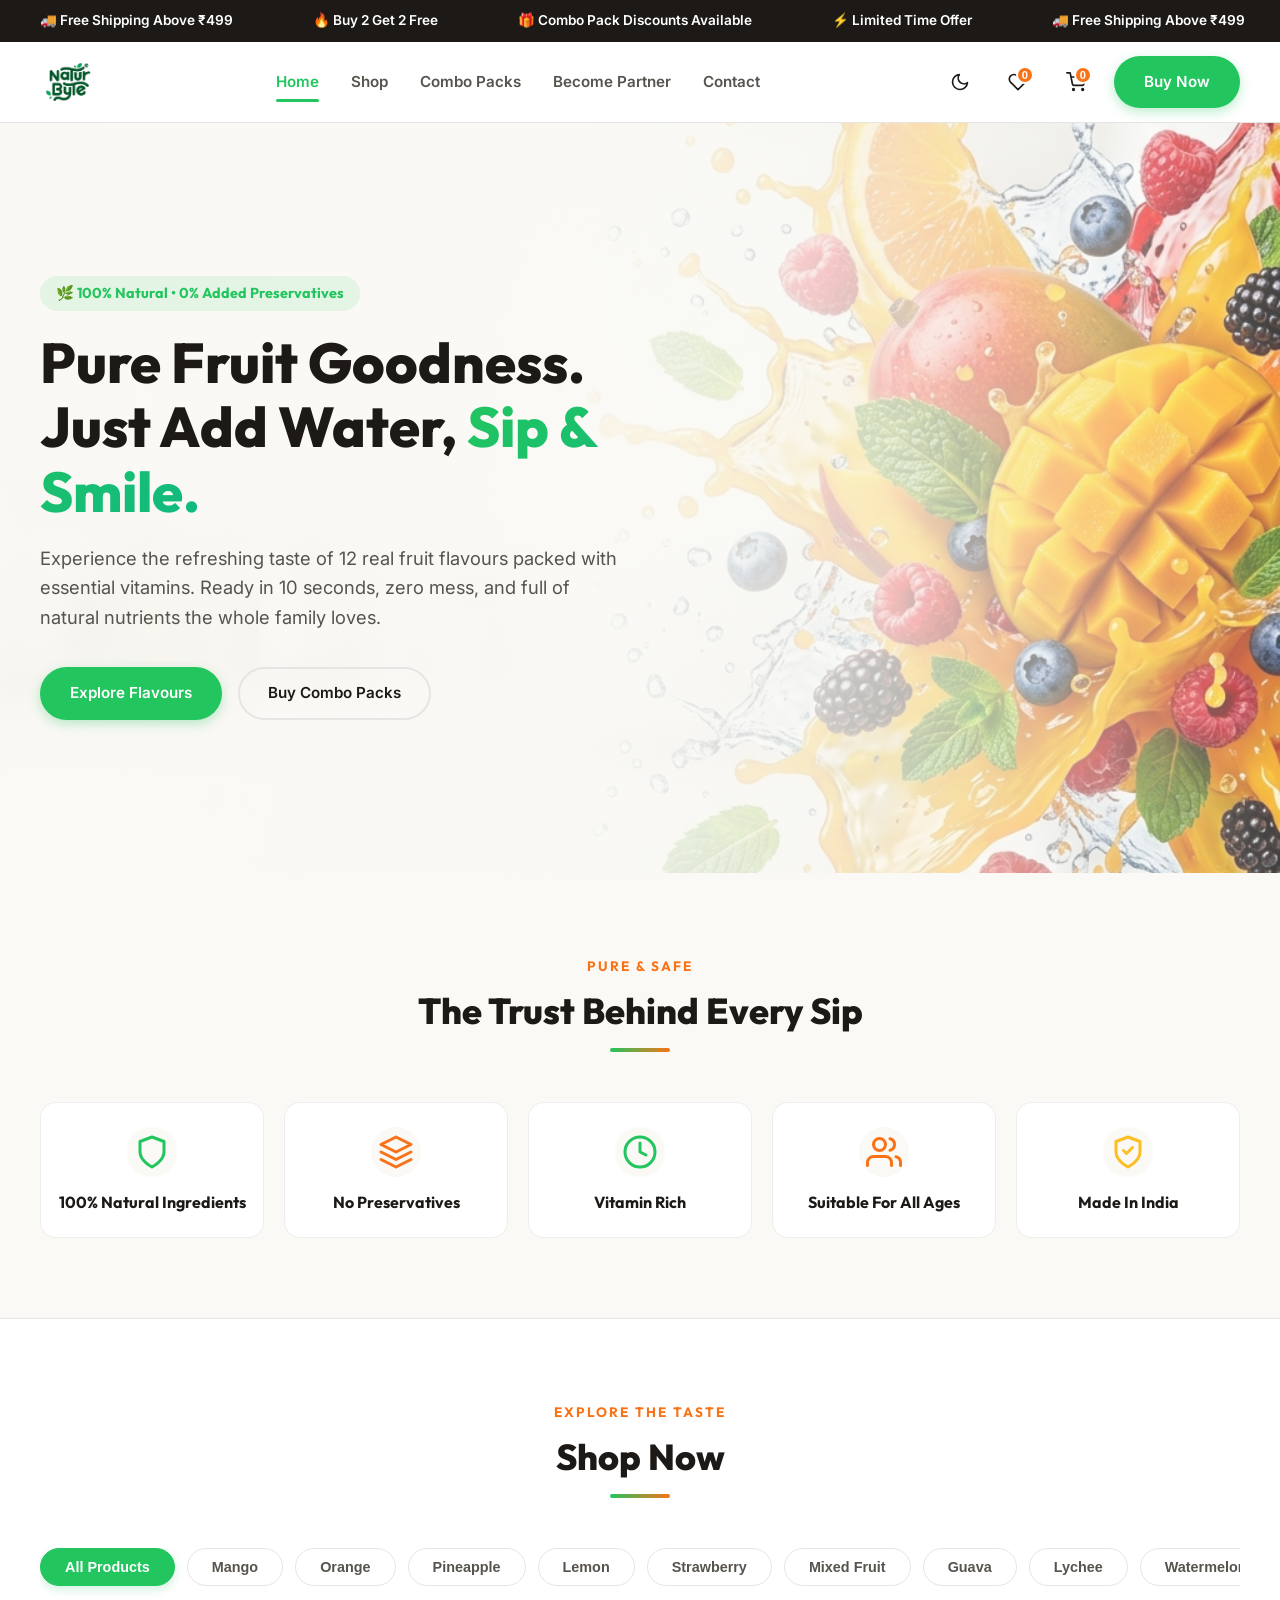
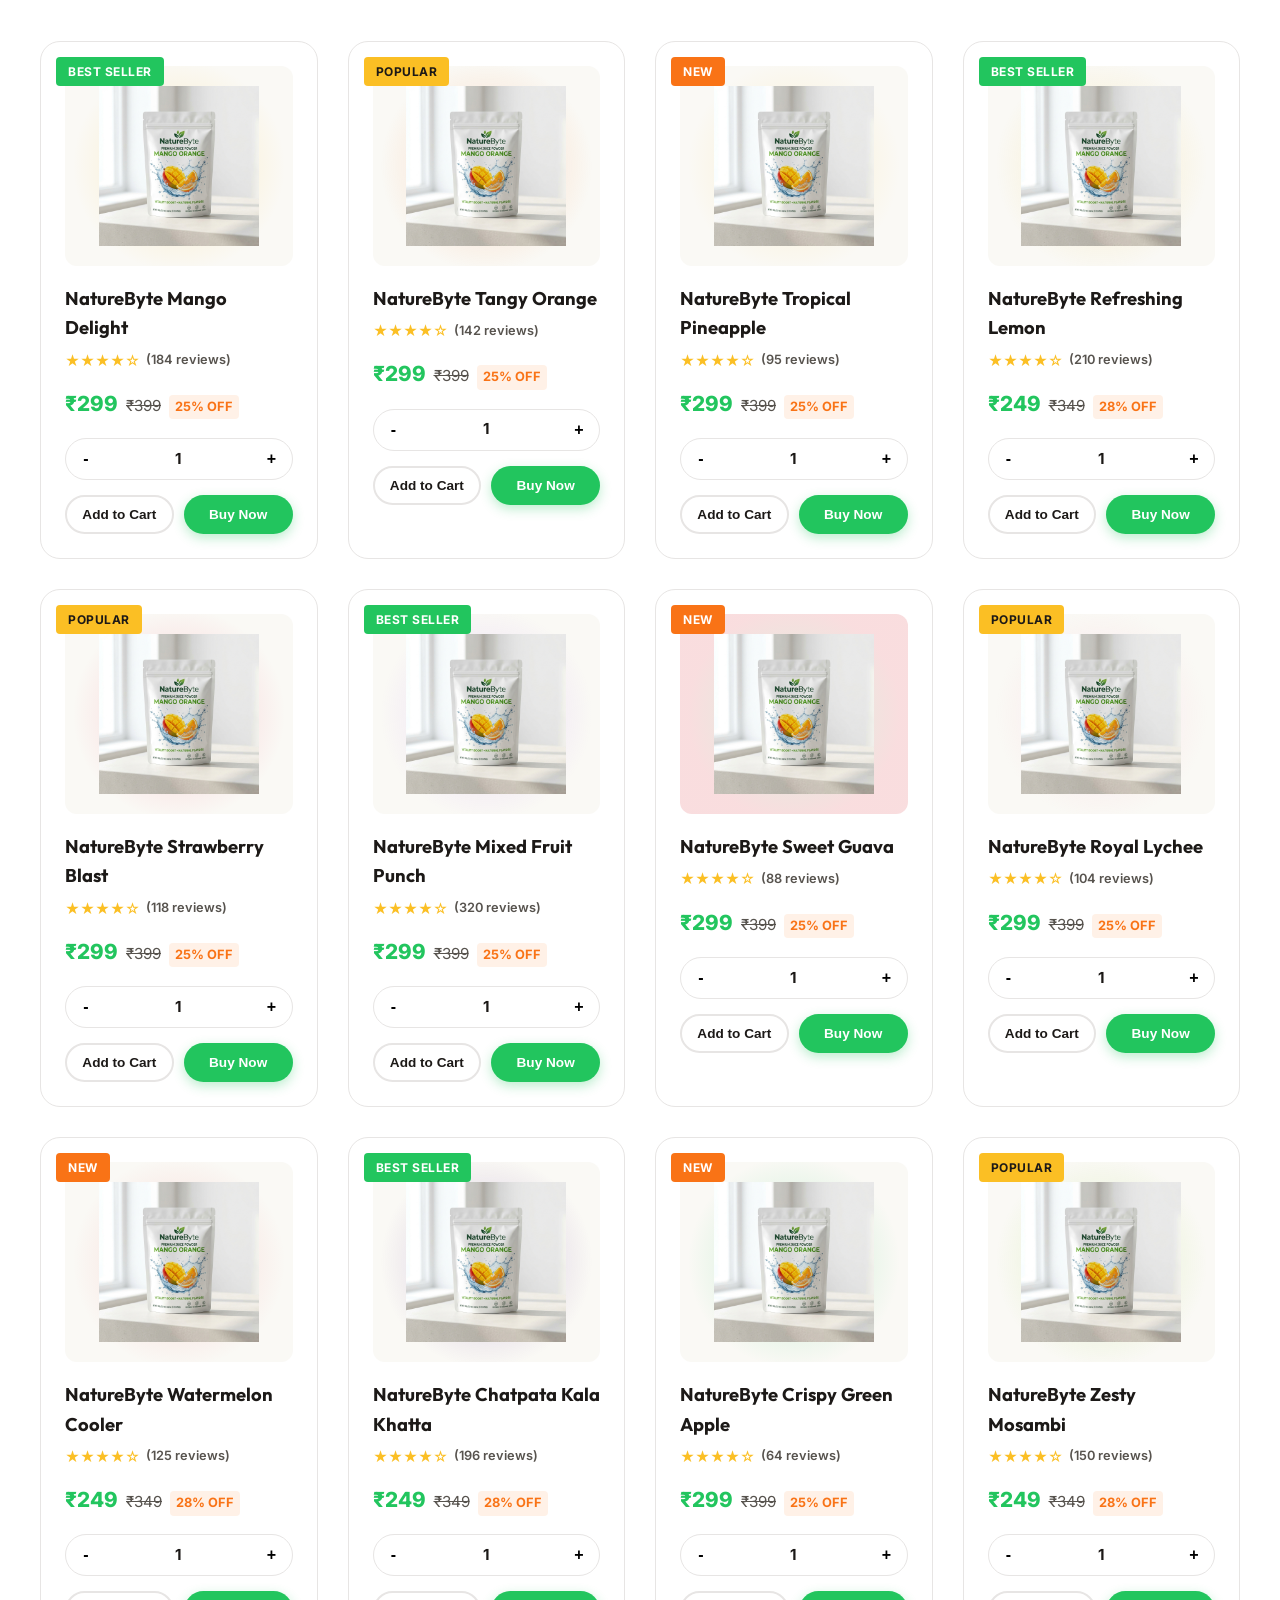
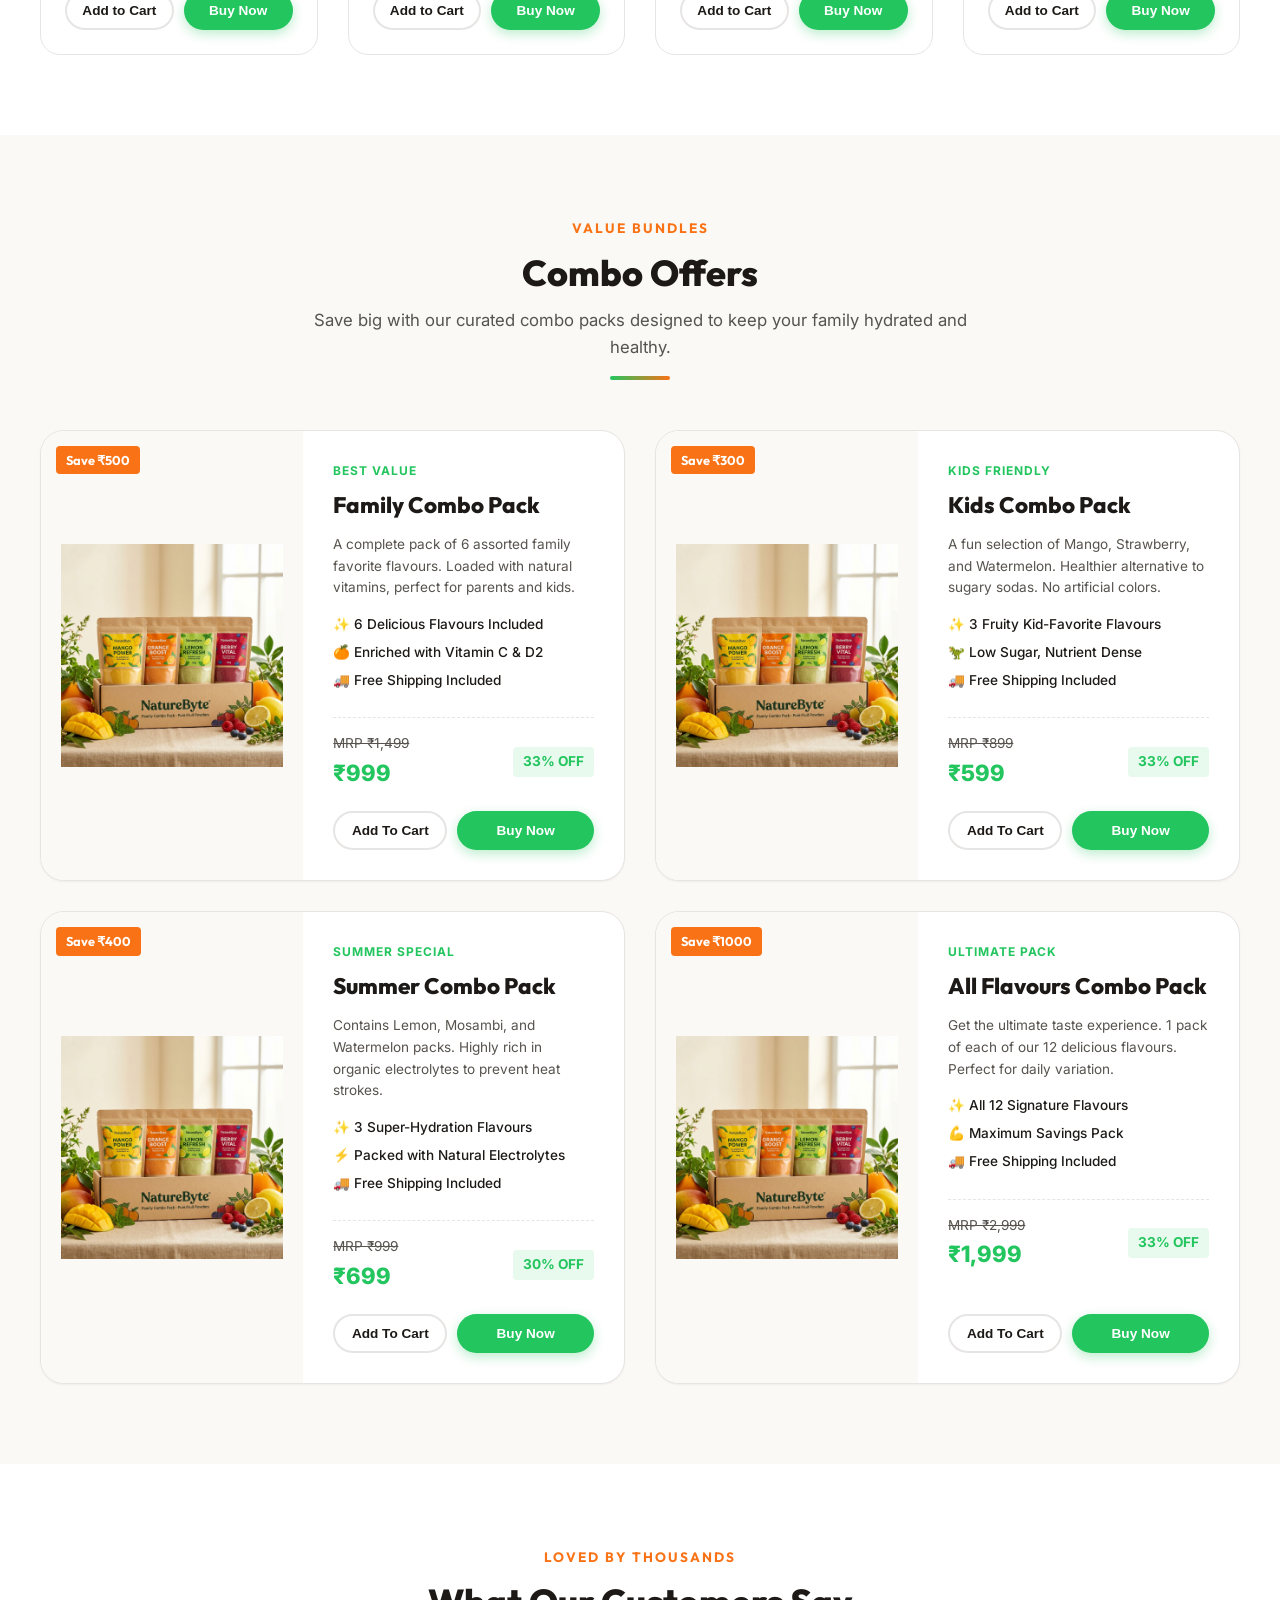
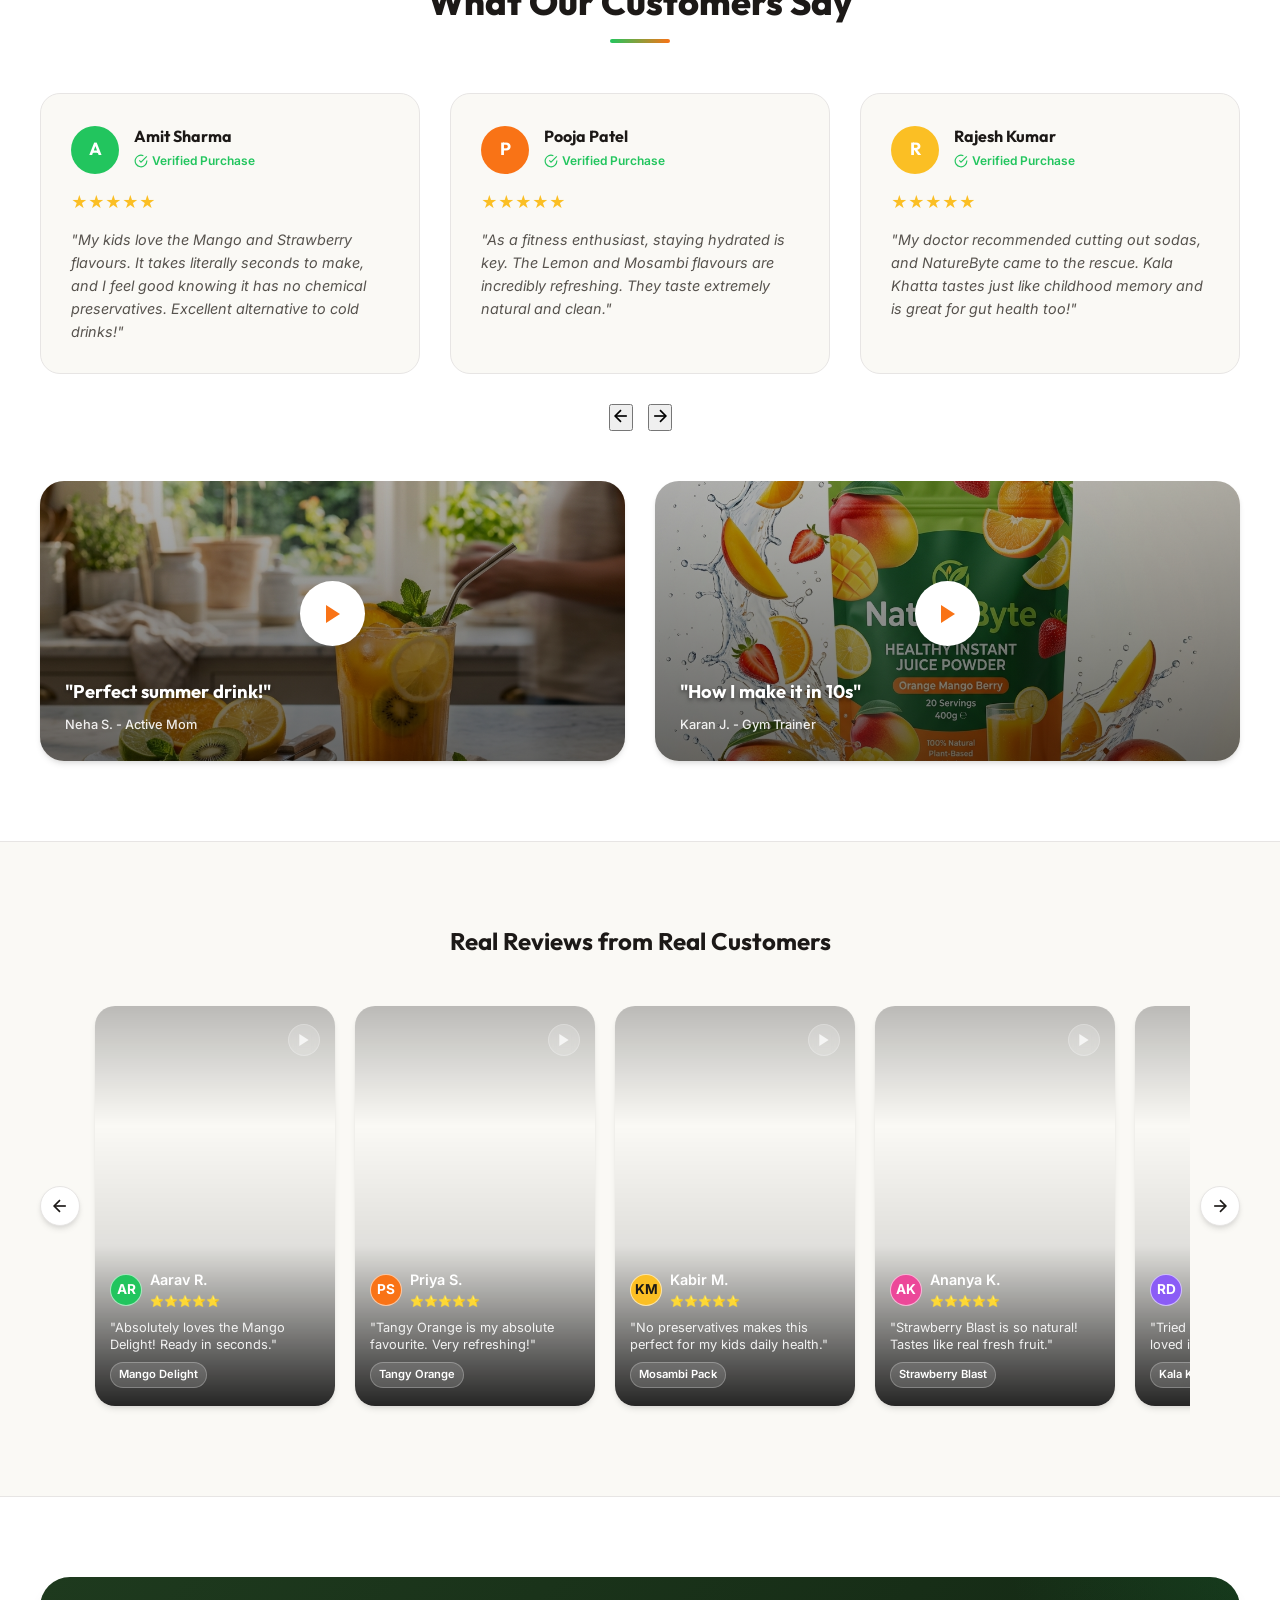
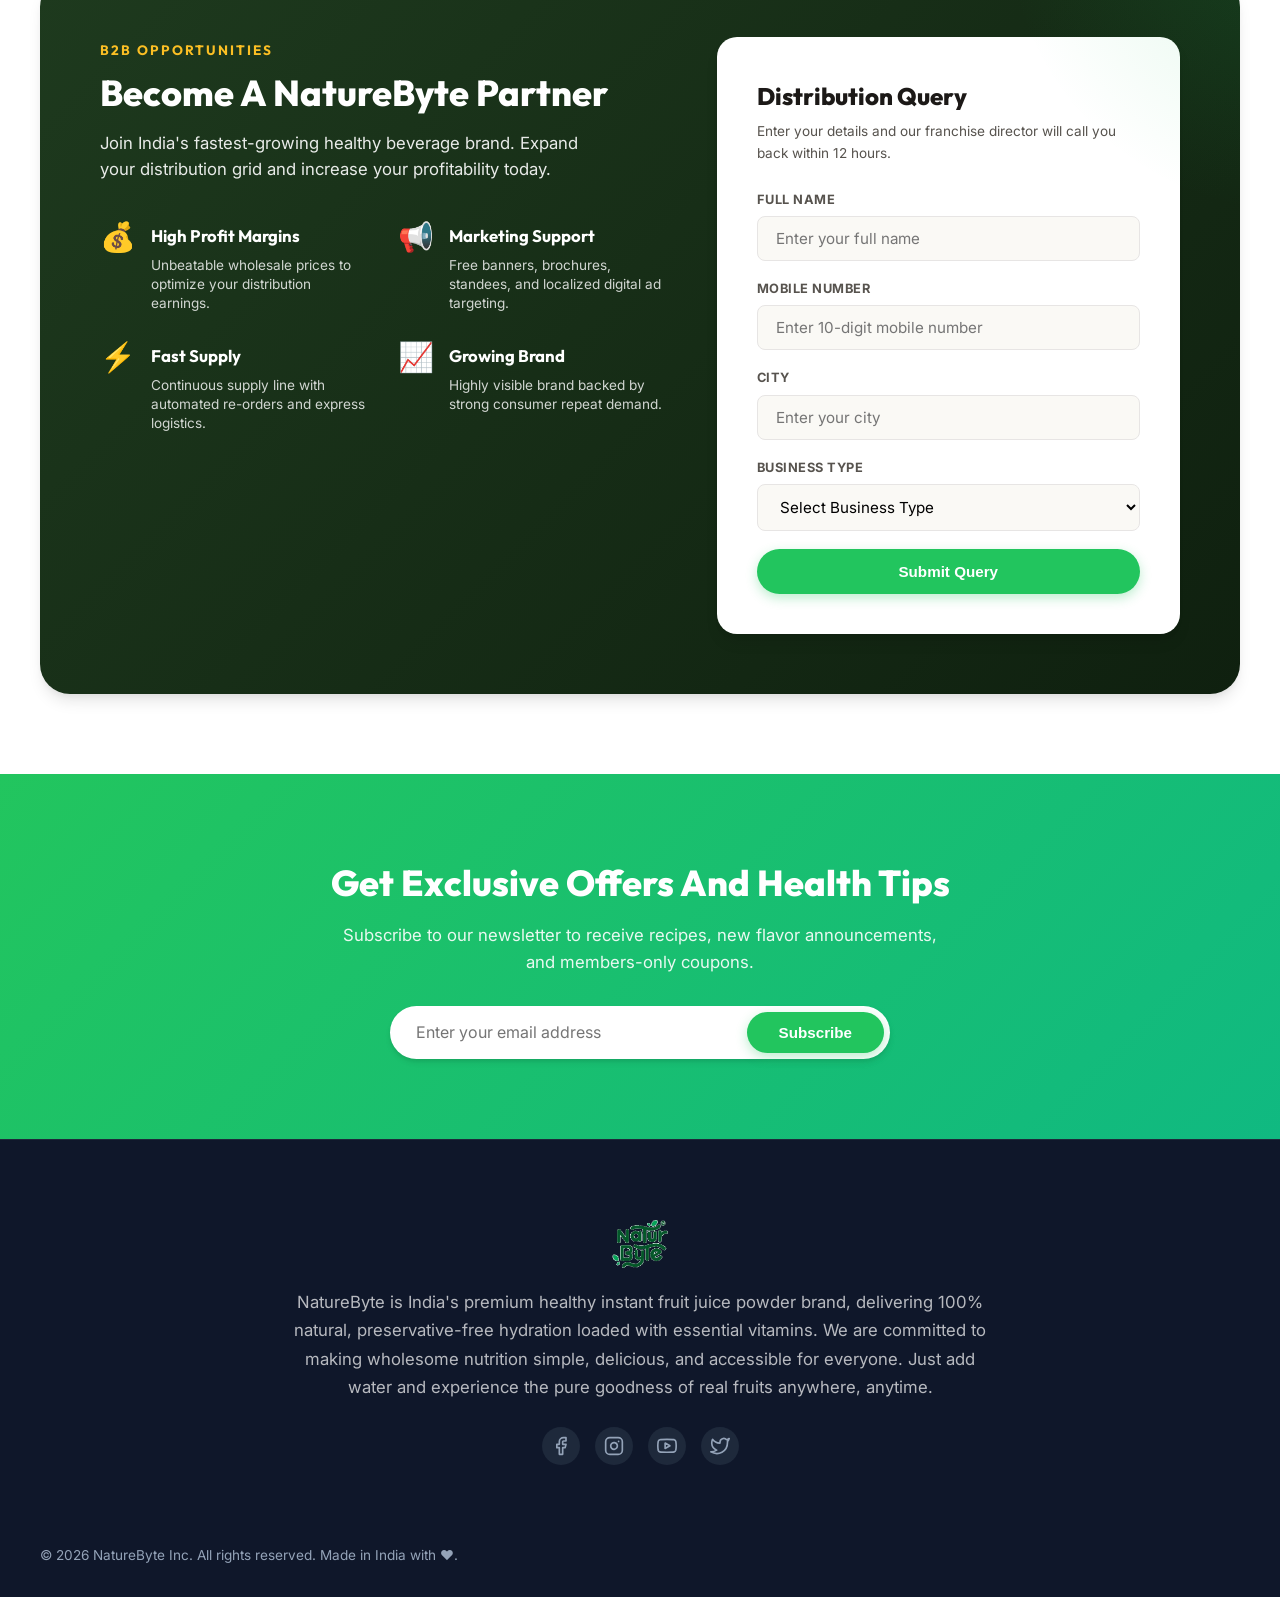
==== commit 541efa0f: "Add and integrate official NaturByte logo assets with theme-swapping support" ====
--- a/index.html
+++ b/index.html
@@ -45,15 +45,8 @@
         <div class="header-container">
             <!-- Logo -->
             <a href="#" class="logo" id="logoLink">
-                <svg class="logo-icon" viewBox="0 0 24 24" fill="none" xmlns="http://www.w3.org/2000/svg">
-                    <path
-                        d="M12 2C6.48 2 2 6.48 2 12C2 17.52 6.48 22 12 22C17.52 22 22 17.52 22 12C22 6.48 17.52 2 12 2ZM13 17H11V15H13V17ZM13 13H11V7H13V13Z"
-                        fill="var(--primary-green)" />
-                    <path
-                        d="M12 3C7.03 3 3 7.03 3 12C3 13.92 3.6 15.7 4.63 17.17L17.17 4.63C15.7 3.6 13.92 3 12 3ZM19.37 6.83L6.83 19.37C8.3 20.4 10.08 21 12 21C16.97 21 21 16.97 21 12C21 10.08 20.4 8.3 19.37 6.83Z"
-                        fill="var(--primary-orange)" />
-                </svg>
-                <span class="logo-text">Nature<span class="logo-highlight">Byte</span></span>
+                <img src="assets/logo.png" alt="NatureByte Logo" class="logo-img logo-img-light">
+                <img src="assets/logo_dark.png" alt="NatureByte Logo" class="logo-img logo-img-dark">
             </a>
 
             <!-- Mobile Menu Toggle -->
@@ -985,15 +978,8 @@
             
             <div class="footer-content-centered">
                 <a href="#" class="logo">
-                    <svg class="logo-icon" viewBox="0 0 24 24" fill="none" xmlns="http://www.w3.org/2000/svg">
-                        <path
-                            d="M12 2C6.48 2 2 6.48 2 12C2 17.52 6.48 22 12 22C17.52 22 22 17.52 22 12C22 6.48 17.52 2 12 2ZM13 17H11V15H13V17ZM13 13H11V7H13V13Z"
-                            fill="var(--primary-green)" />
-                        <path
-                            d="M12 3C7.03 3 3 7.03 3 12C3 13.92 3.6 15.7 4.63 17.17L17.17 4.63C15.7 3.6 13.92 3 12 3ZM19.37 6.83L6.83 19.37C8.3 20.4 10.08 21 12 21C16.97 21 21 16.97 21 12C21 10.08 20.4 8.3 19.37 6.83Z"
-                            fill="var(--primary-orange)" />
-                    </svg>
-                    <span class="logo-text text-white">Nature<span class="logo-highlight">Byte</span></span>
+                    <img src="assets/logo.png" alt="NatureByte Logo" class="logo-img logo-img-light">
+                    <img src="assets/logo_dark.png" alt="NatureByte Logo" class="logo-img logo-img-dark">
                 </a>
                 <p class="footer-desc">NatureByte is India's premium healthy instant fruit juice powder brand, delivering 100% natural, preservative-free hydration loaded with essential vitamins. We are committed to making wholesome nutrition simple, delicious, and accessible for everyone. Just add water and experience the pure goodness of real fruits anywhere, anytime.</p>
                 <div class="social-links">
--- a/css/style.css
+++ b/css/style.css
@@ -322,13 +322,24 @@
     letter-spacing: -0.5px;
 }
 
-.logo-icon {
-    width: 32px;
-    height: 32px;
-}
-
-.logo-highlight {
-    color: var(--primary-orange);
+.logo-img {
+    height: 38px;
+    width: auto;
+    object-fit: contain;
+    display: block;
+    transition: var(--transition-fast);
+}
+
+.logo-img-dark {
+    display: none;
+}
+
+[data-theme="dark"] .logo-img-light {
+    display: none;
+}
+
+[data-theme="dark"] .logo-img-dark {
+    display: block;
 }
 
 /* Nav Menu */
@@ -1819,6 +1830,10 @@
 
     .logo {
         order: 2;
+    }
+
+    .logo-img {
+        height: 32px;
     }
 
     .header-actions {
@@ -2298,6 +2313,10 @@
     margin-bottom: 20px;
 }
 
+.footer-content-centered .logo-img {
+    height: 48px;
+}
+
 .footer-content-centered .footer-desc {
     color: rgba(255, 255, 255, 0.7);
     font-size: 1.05rem;
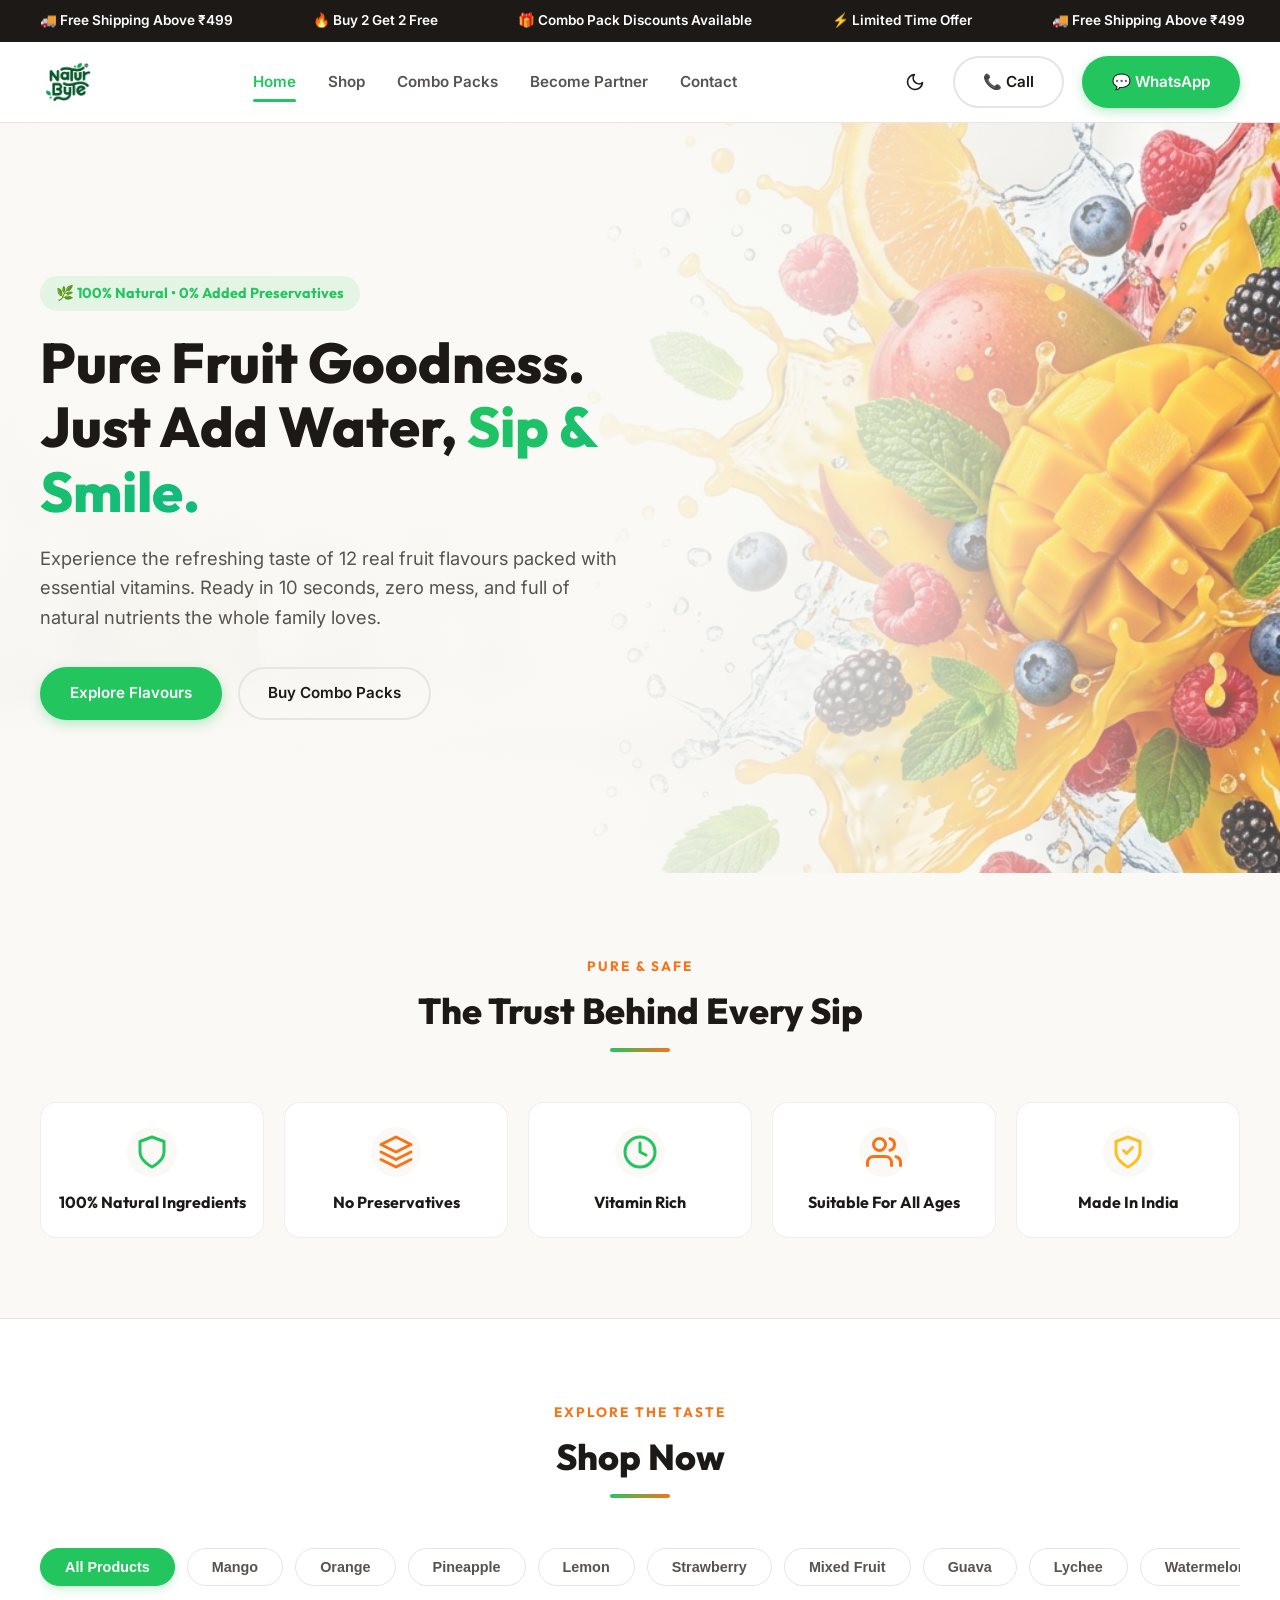
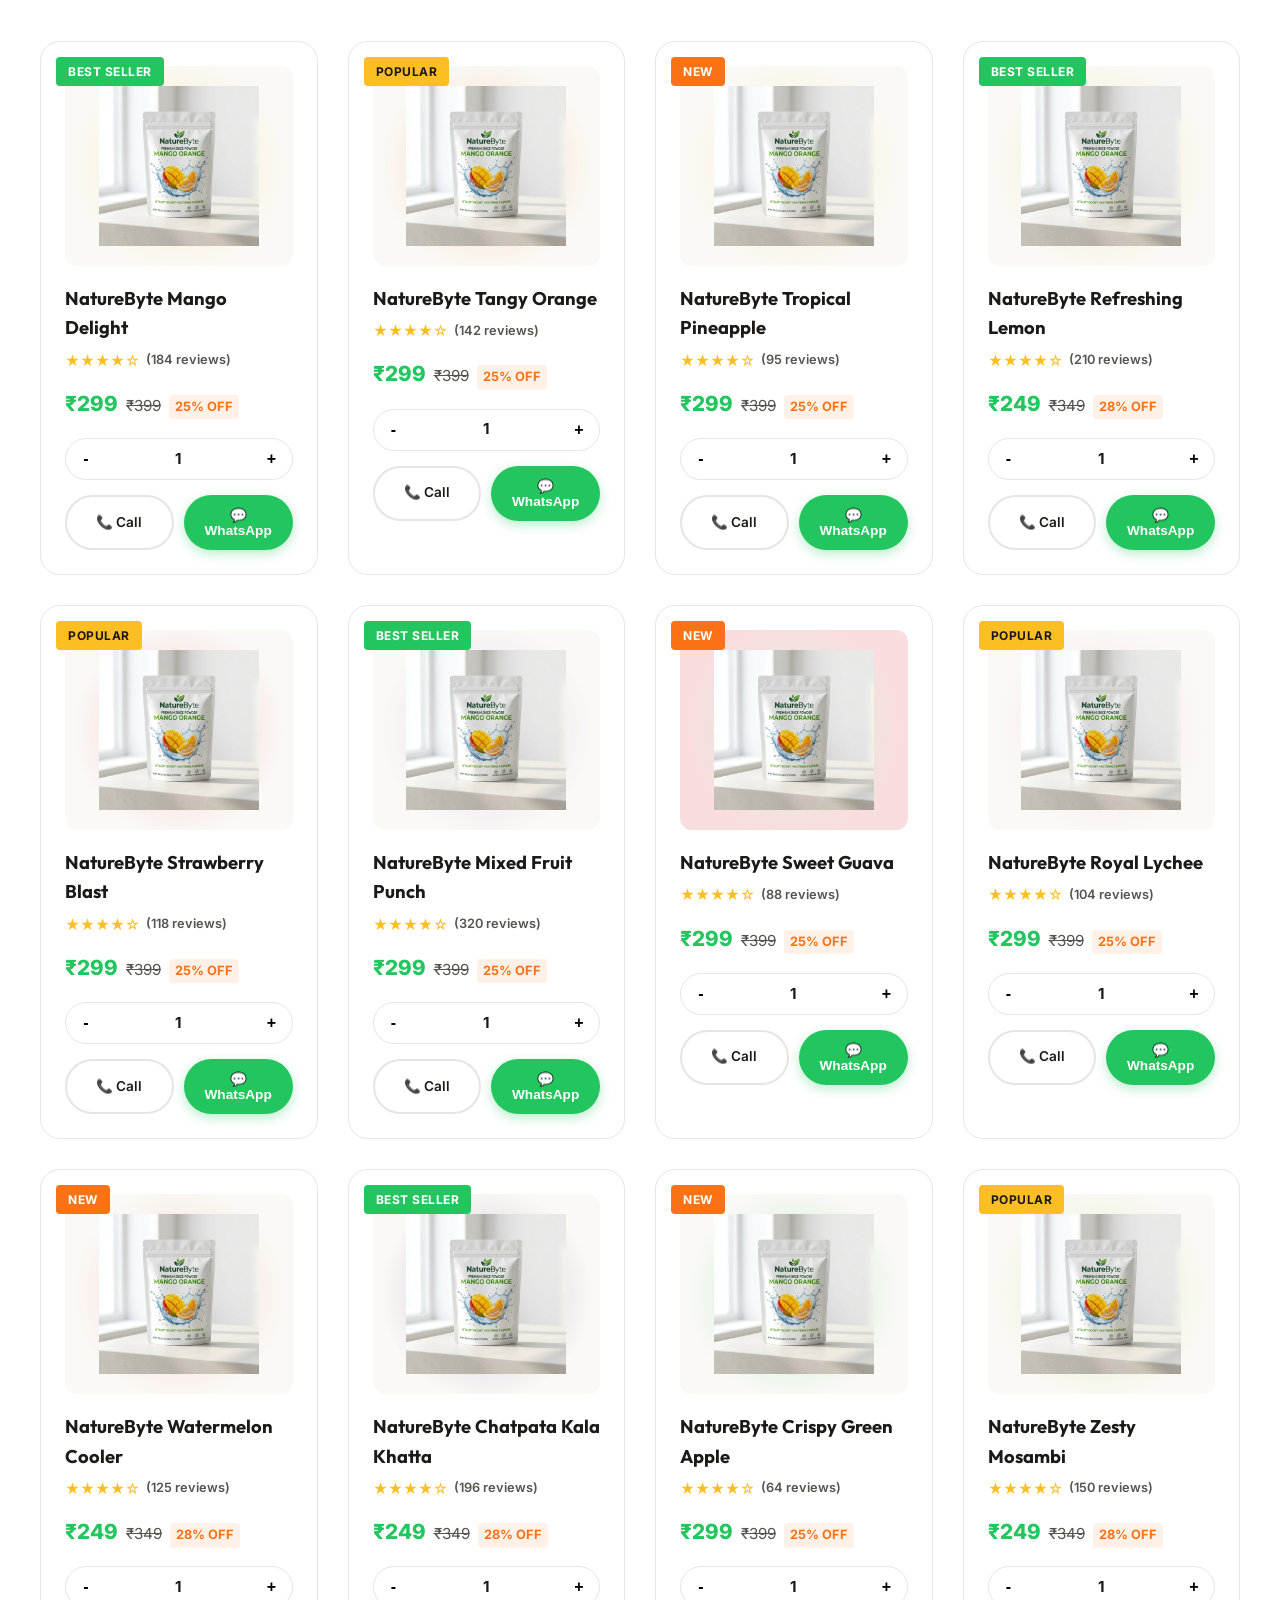
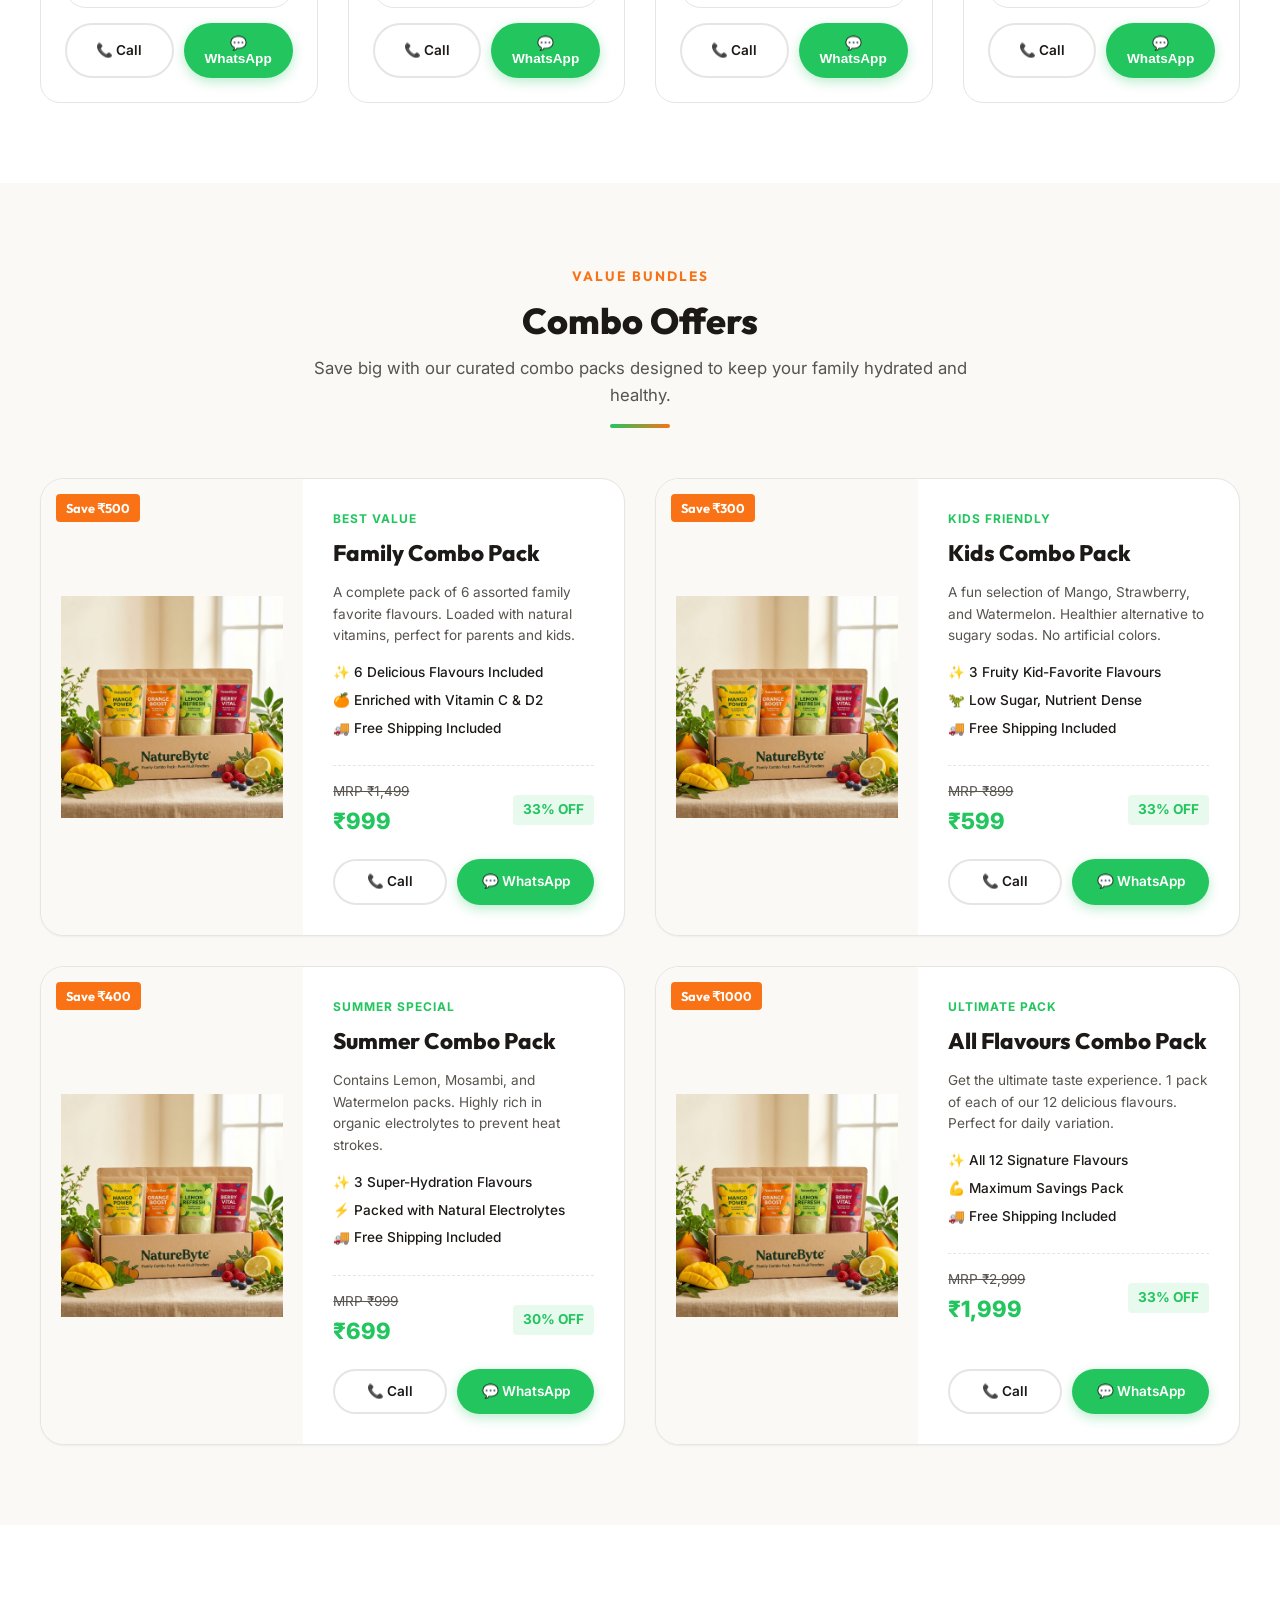
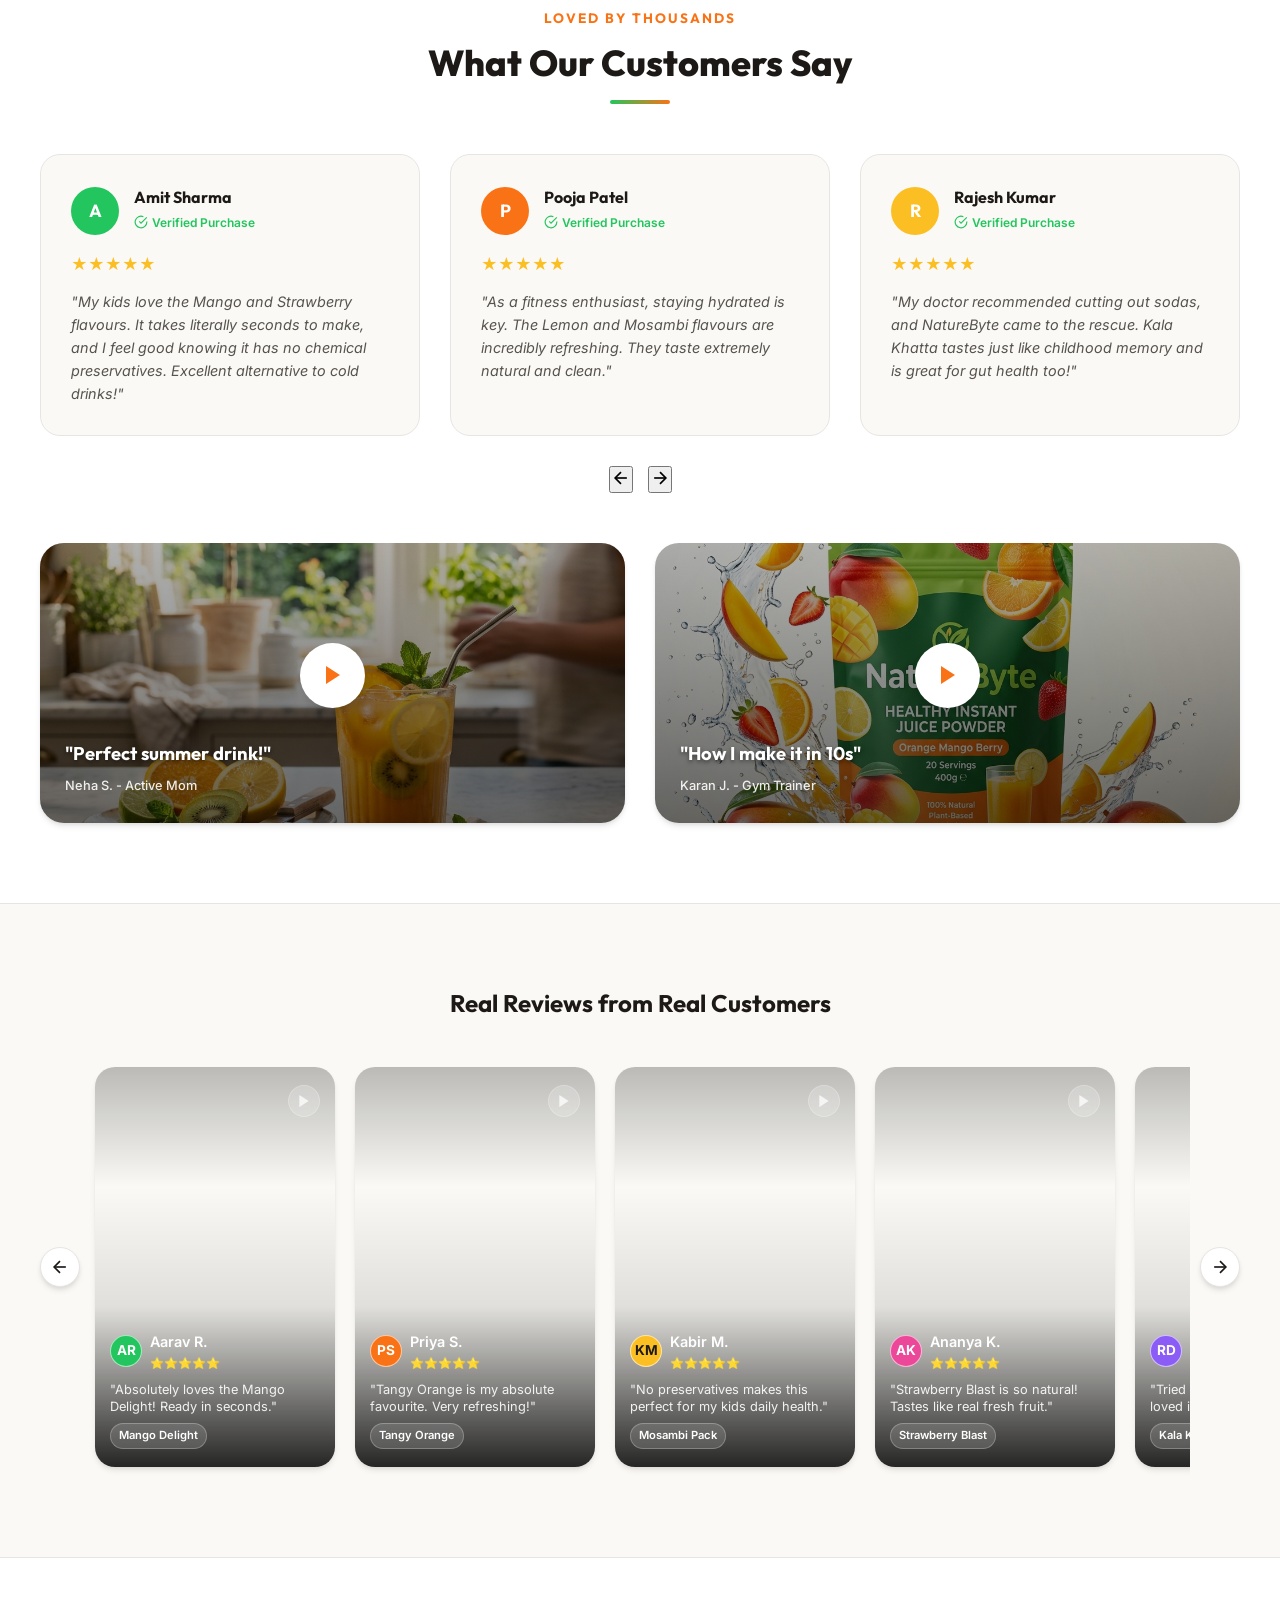
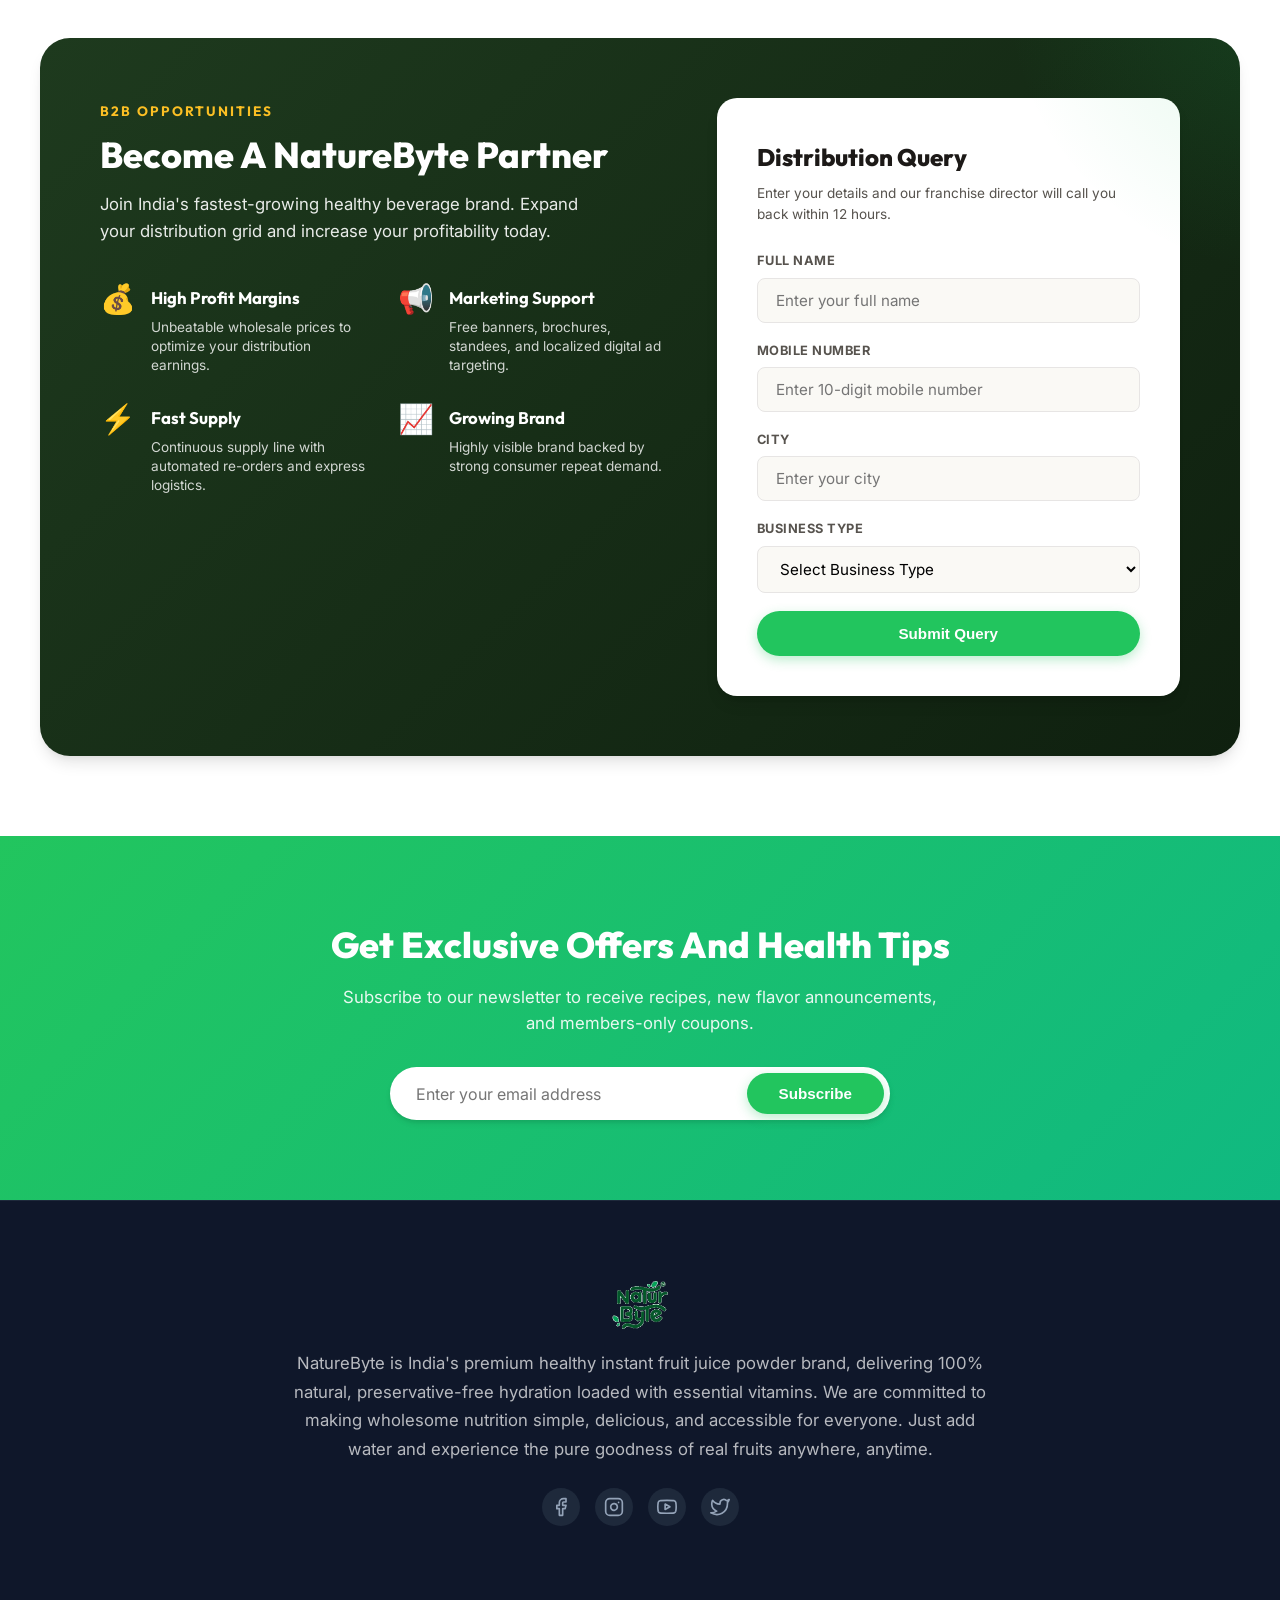
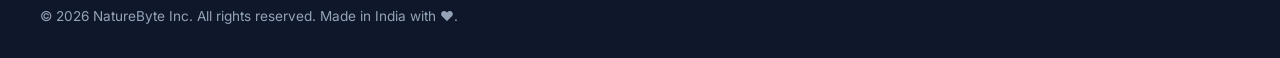
==== commit c0abfa21: "Replace shopping cart checkout system with direct Call and WhatsApp ordering options" ====
--- a/index.html
+++ b/index.html
@@ -16,7 +16,7 @@
         href="https://fonts.googleapis.com/css2?family=Inter:wght@300;400;500;600;700&family=Outfit:wght@400;500;600;700;800&display=swap"
         rel="stylesheet">
     <!-- Custom CSS -->
-    <link rel="stylesheet" href="css/style.css?v=1.6">
+    <link rel="stylesheet" href="css/style.css?v=1.7">
 </head>
 
 <body>
@@ -88,25 +88,8 @@
                     </svg>
                 </button>
 
-                <button class="action-btn" id="wishlistBtn" aria-label="Wishlist">
-                    <svg viewBox="0 0 24 24" width="20" height="20" stroke="currentColor" stroke-width="2" fill="none"
-                        stroke-linecap="round" stroke-linejoin="round">
-                        <path
-                            d="M20.84 4.61a5.5 5.5 0 0 0-7.78 0L12 5.67l-1.06-1.06a5.5 5.5 0 0 0-7.78 7.78l1.06 1.06L12 21.23l7.78-7.78 1.06-1.06a5.5 5.5 0 0 0 0-7.78z">
-                        </path>
-                    </svg>
-                    <span class="badge" id="wishlistBadge">0</span>
-                </button>
-                <button class="action-btn" id="cartBtn" aria-label="Cart">
-                    <svg viewBox="0 0 24 24" width="20" height="20" stroke="currentColor" stroke-width="2" fill="none"
-                        stroke-linecap="round" stroke-linejoin="round">
-                        <circle cx="9" cy="21" r="1"></circle>
-                        <circle cx="20" cy="21" r="1"></circle>
-                        <path d="M1 1h4l2.68 13.39a2 2 0 0 0 2 1.61h9.72a2 2 0 0 0 2-1.61L23 6H6"></path>
-                    </svg>
-                    <span class="badge" id="cartBadge">0</span>
-                </button>
-                <a href="#shop" class="btn btn-primary header-cta" id="headerCtaBtn">Buy Now</a>
+                <a href="tel:+918200228239" class="btn btn-outline header-cta-call" id="headerCallBtn">📞 Call</a>
+                <a href="https://wa.me/918200228239?text=Hi%20NatureByte%2C%20I'm%20interested%20in%20ordering%20instant%20juice%20powder." target="_blank" class="btn btn-primary header-cta-wa" id="headerWaBtn">💬 WhatsApp</a>
             </div>
         </div>
     </header>
@@ -293,10 +276,8 @@
                             <span class="combo-discount-percent">33% OFF</span>
                         </div>
                         <div class="combo-actions">
-                            <button class="btn btn-outline addComboToCart" data-name="Family Combo Pack"
-                                data-price="999">Add To Cart</button>
-                            <button class="btn btn-primary buyComboNow" data-name="Family Combo Pack"
-                                data-price="999">Buy Now</button>
+                            <a href="tel:+918200228239" class="btn btn-outline">📞 Call</a>
+                            <a href="https://wa.me/918200228239?text=Hi%20NatureByte%2C%20I'm%20interested%20in%20ordering%20the%20Family%20Combo%20Pack%20(Offer%20Price%3A%20%E2%82%B9999)." target="_blank" class="btn btn-primary">💬 WhatsApp</a>
                         </div>
                     </div>
                 </div>
@@ -325,10 +306,8 @@
                             <span class="combo-discount-percent">33% OFF</span>
                         </div>
                         <div class="combo-actions">
-                            <button class="btn btn-outline addComboToCart" data-name="Kids Combo Pack"
-                                data-price="599">Add To Cart</button>
-                            <button class="btn btn-primary buyComboNow" data-name="Kids Combo Pack" data-price="599">Buy
-                                Now</button>
+                            <a href="tel:+918200228239" class="btn btn-outline">📞 Call</a>
+                            <a href="https://wa.me/918200228239?text=Hi%20NatureByte%2C%20I'm%20interested%20in%20ordering%20the%20Kids%20Combo%20Pack%20(Offer%20Price%3A%20%E2%82%B9599)." target="_blank" class="btn btn-primary">💬 WhatsApp</a>
                         </div>
                     </div>
                 </div>
@@ -357,10 +336,8 @@
                             <span class="combo-discount-percent">30% OFF</span>
                         </div>
                         <div class="combo-actions">
-                            <button class="btn btn-outline addComboToCart" data-name="Summer Combo Pack"
-                                data-price="699">Add To Cart</button>
-                            <button class="btn btn-primary buyComboNow" data-name="Summer Combo Pack"
-                                data-price="699">Buy Now</button>
+                            <a href="tel:+918200228239" class="btn btn-outline">📞 Call</a>
+                            <a href="https://wa.me/918200228239?text=Hi%20NatureByte%2C%20I'm%20interested%20in%20ordering%20the%20Summer%20Combo%20Pack%20(Offer%20Price%3A%20%E2%82%B9699)." target="_blank" class="btn btn-primary">💬 WhatsApp</a>
                         </div>
                     </div>
                 </div>
@@ -389,10 +366,8 @@
                             <span class="combo-discount-percent">33% OFF</span>
                         </div>
                         <div class="combo-actions">
-                            <button class="btn btn-outline addComboToCart" data-name="All Flavours Combo Pack"
-                                data-price="1999">Add To Cart</button>
-                            <button class="btn btn-primary buyComboNow" data-name="All Flavours Combo Pack"
-                                data-price="1999">Buy Now</button>
+                            <a href="tel:+918200228239" class="btn btn-outline">📞 Call</a>
+                            <a href="https://wa.me/918200228239?text=Hi%20NatureByte%2C%20I'm%20interested%20in%20ordering%20the%20All%20Flavours%20Combo%20Pack%20(Offer%20Price%3A%20%E2%82%B91%2C999)." target="_blank" class="btn btn-primary">💬 WhatsApp</a>
                         </div>
                     </div>
                 </div>
@@ -1023,7 +998,7 @@
     </footer>
 
     <!-- Custom JS -->
-    <script src="js/main.js?v=1.6"></script>
+    <script src="js/main.js?v=1.7"></script>
 </body>
 
 </html>
--- a/css/style.css
+++ b/css/style.css
@@ -1818,7 +1818,8 @@
         height: 60px;
     }
 
-    .header-cta {
+    .header-cta-call,
+    .header-cta-wa {
         display: none !important;
     }
 
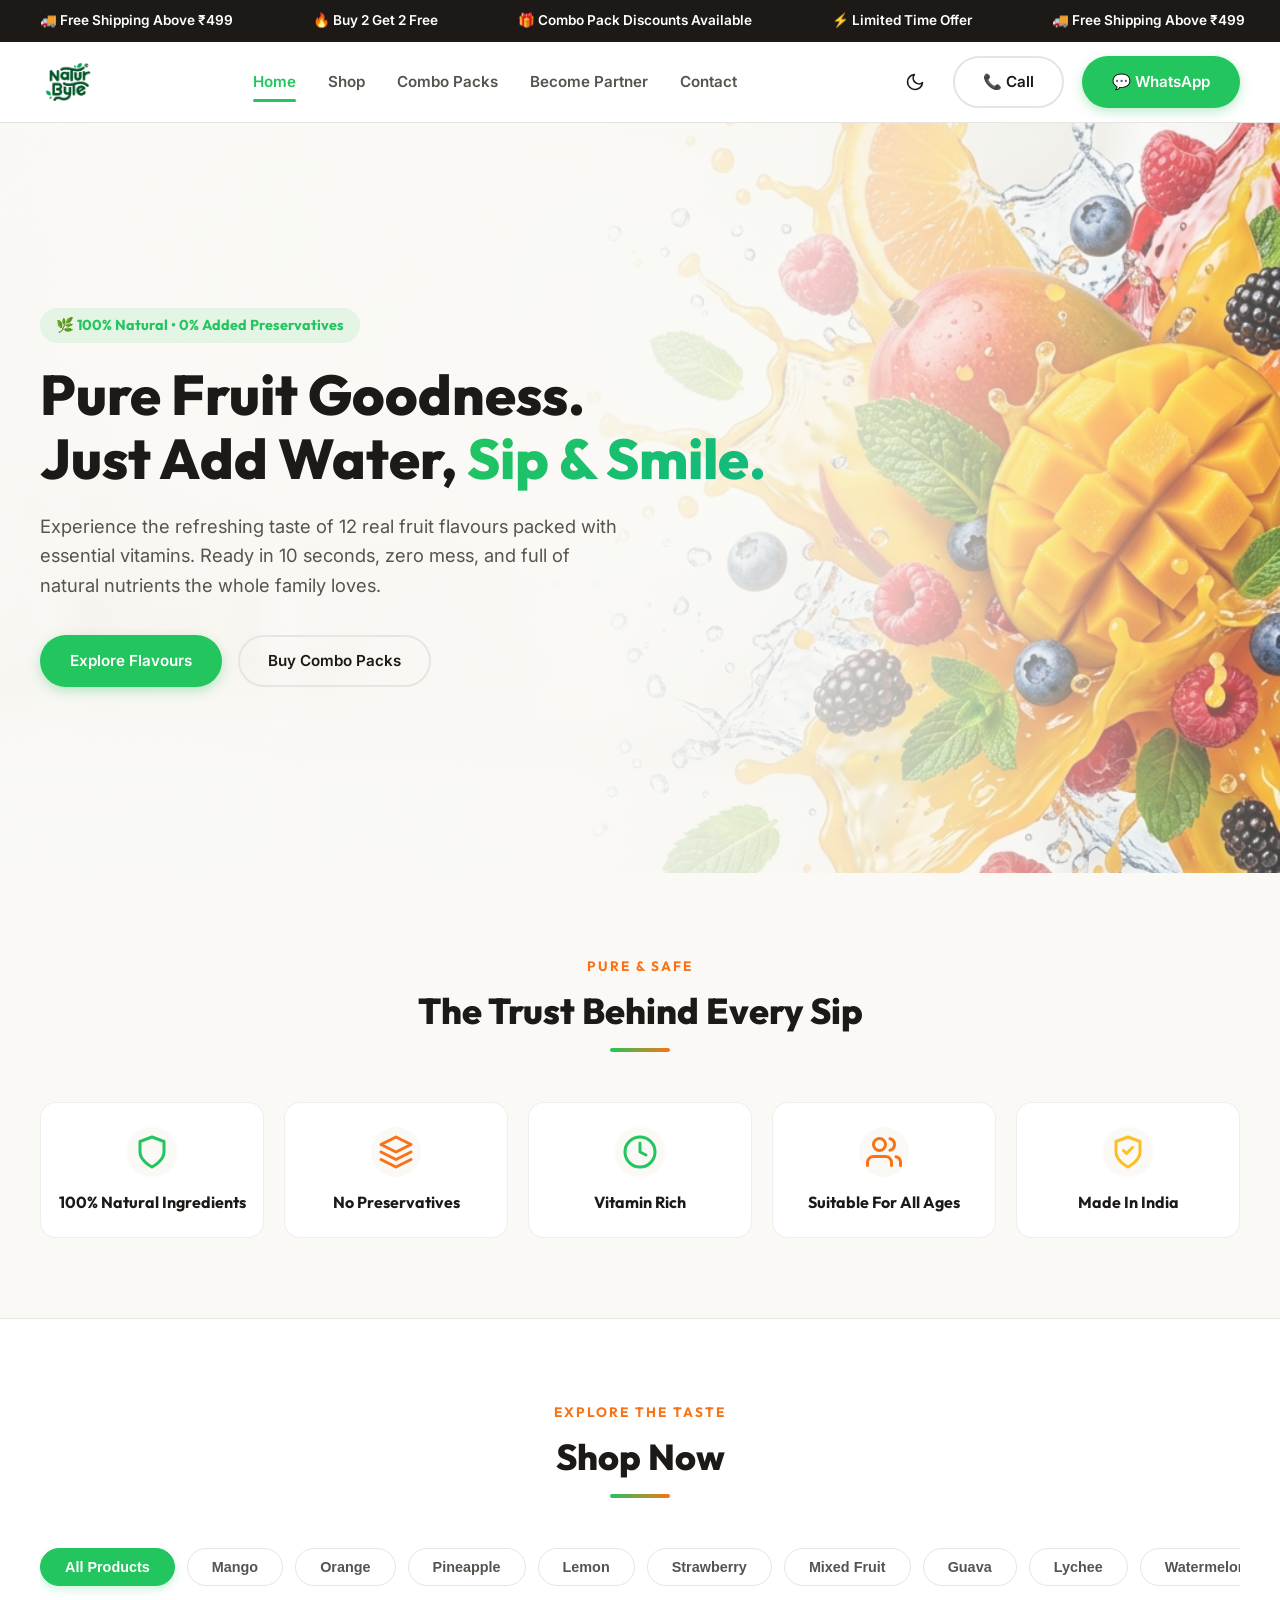
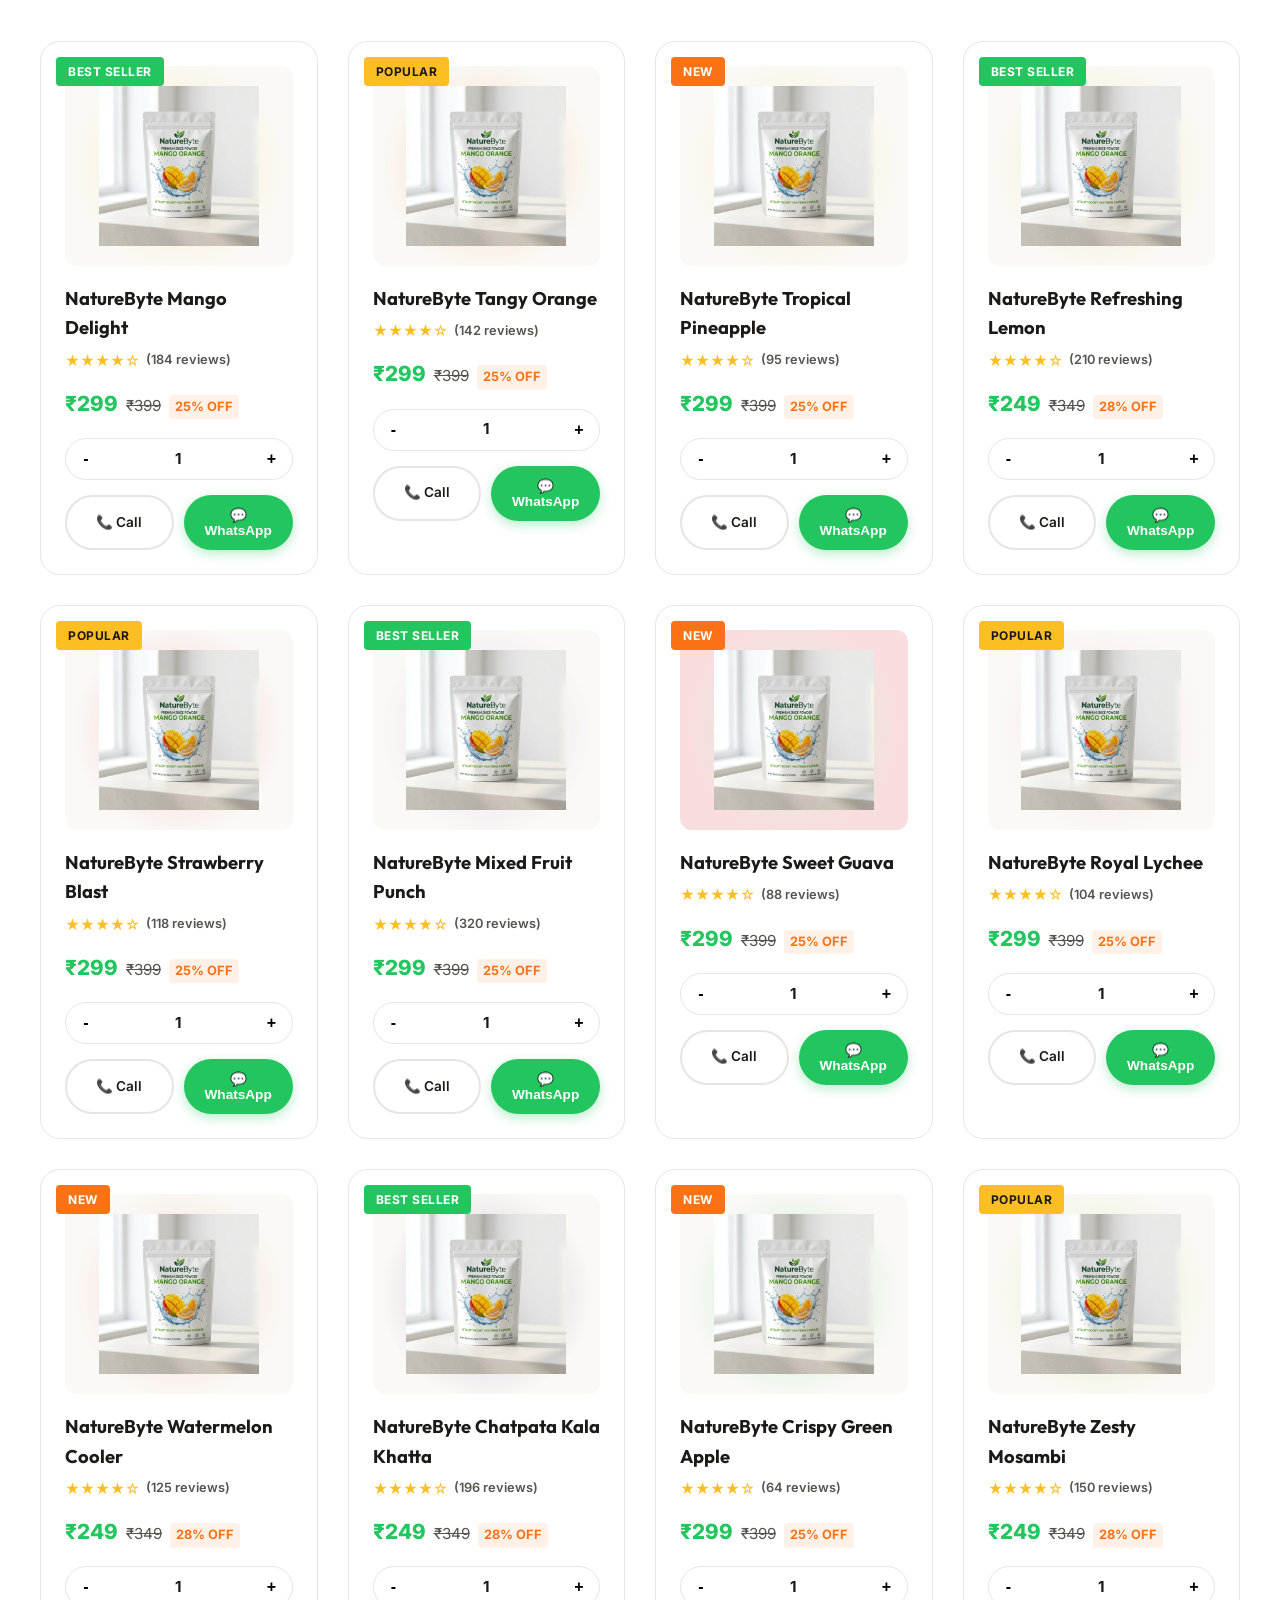
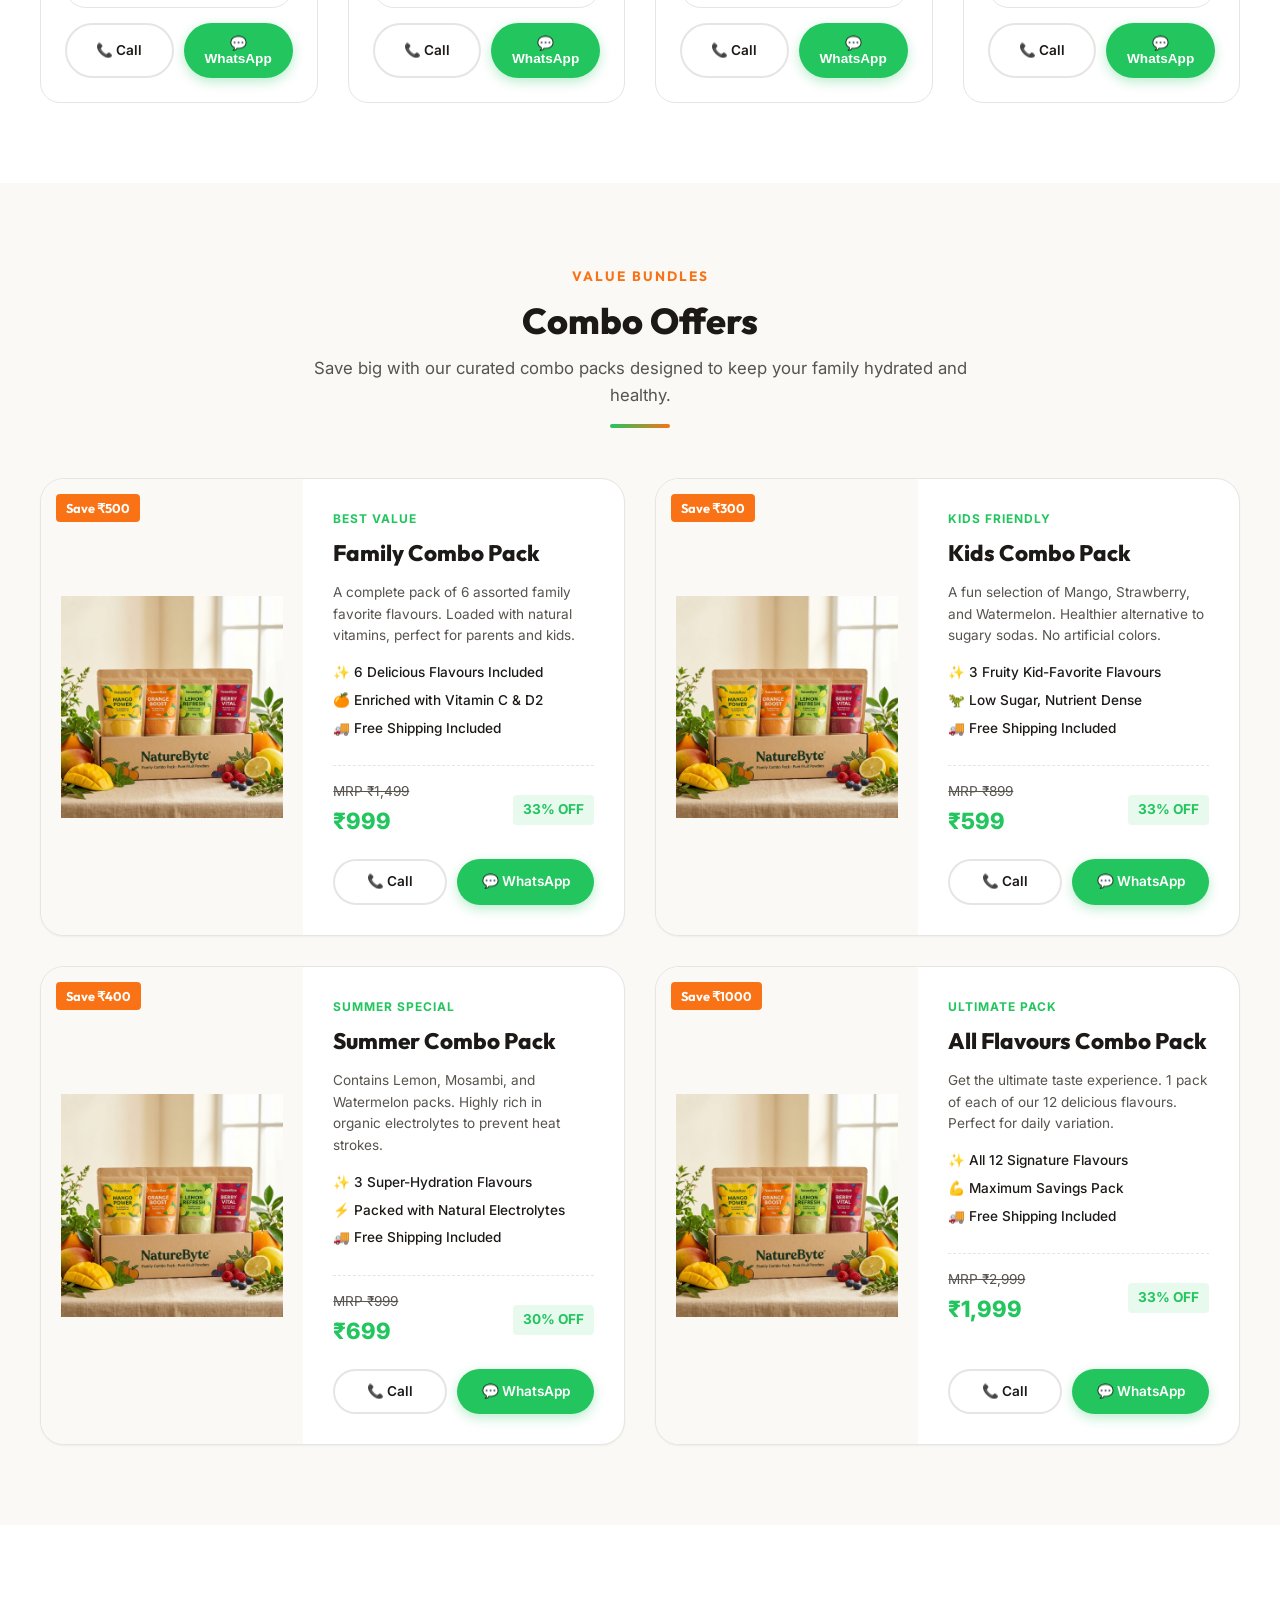
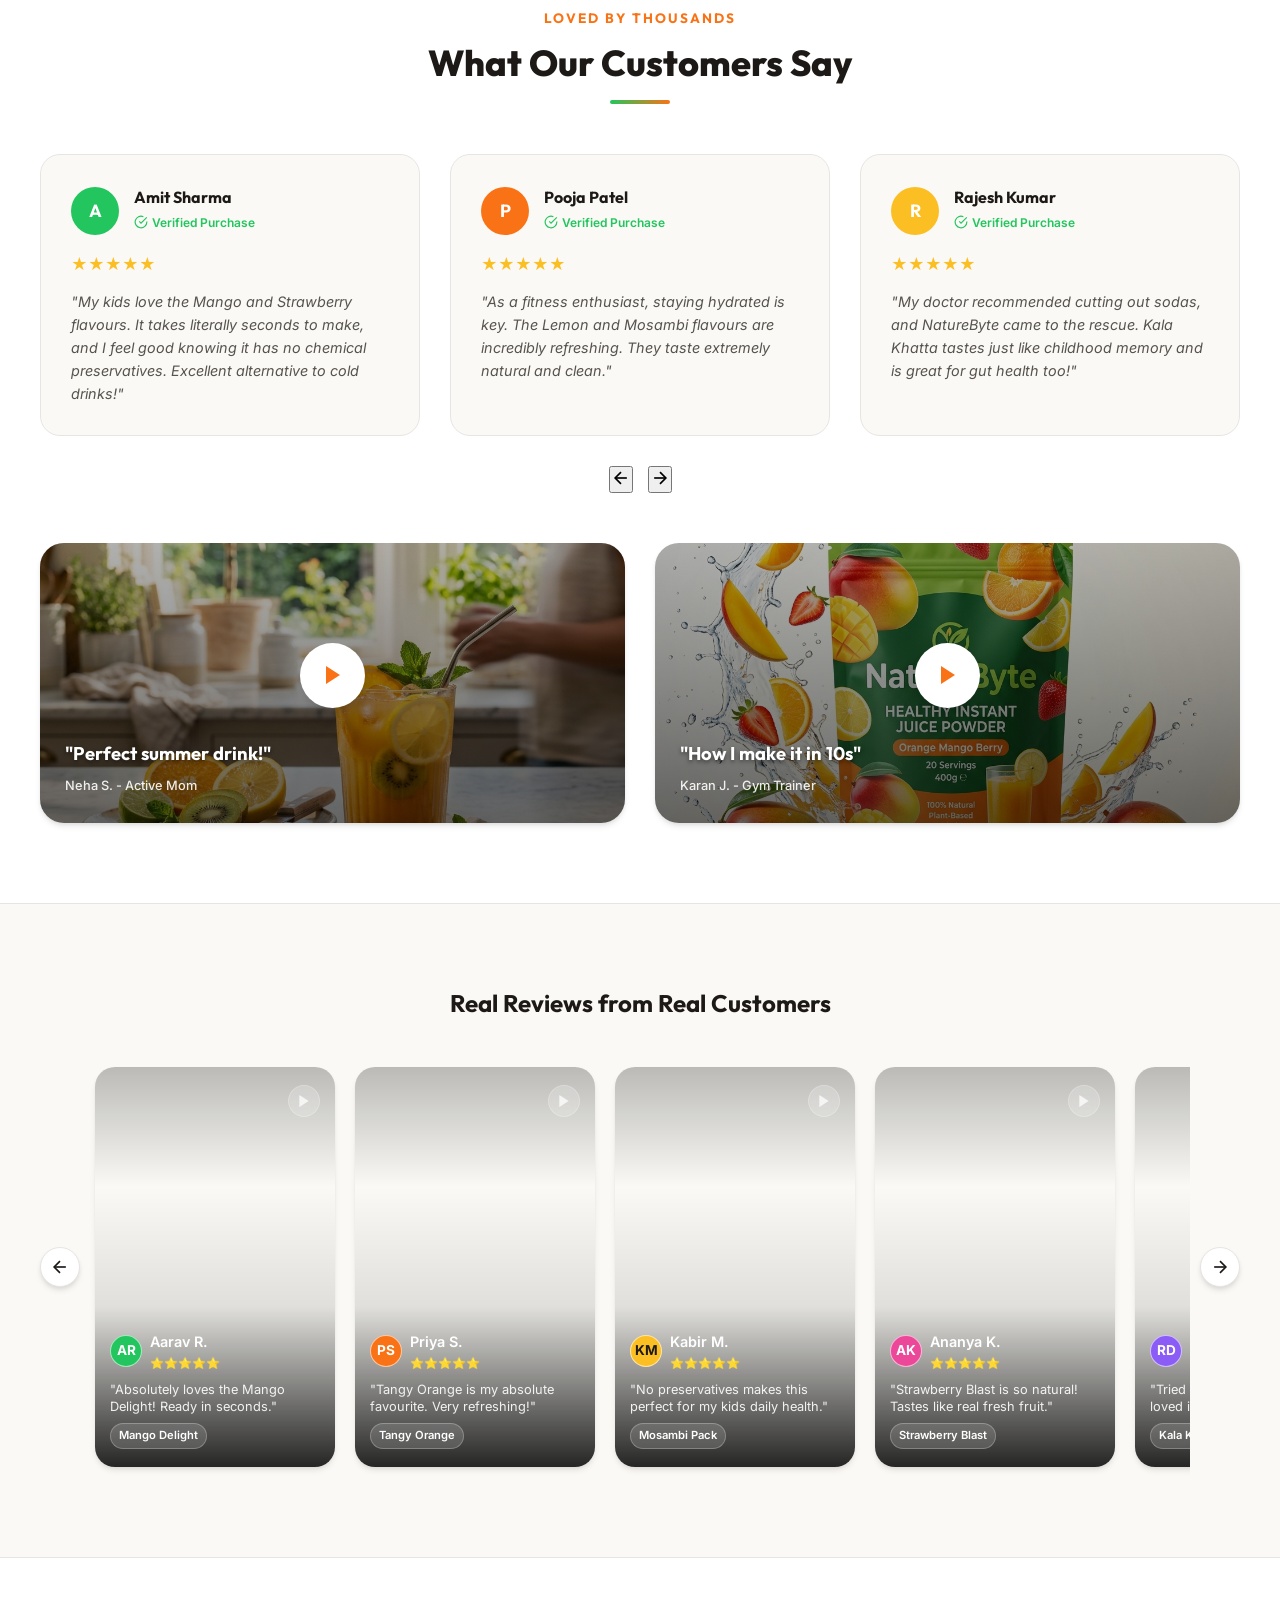
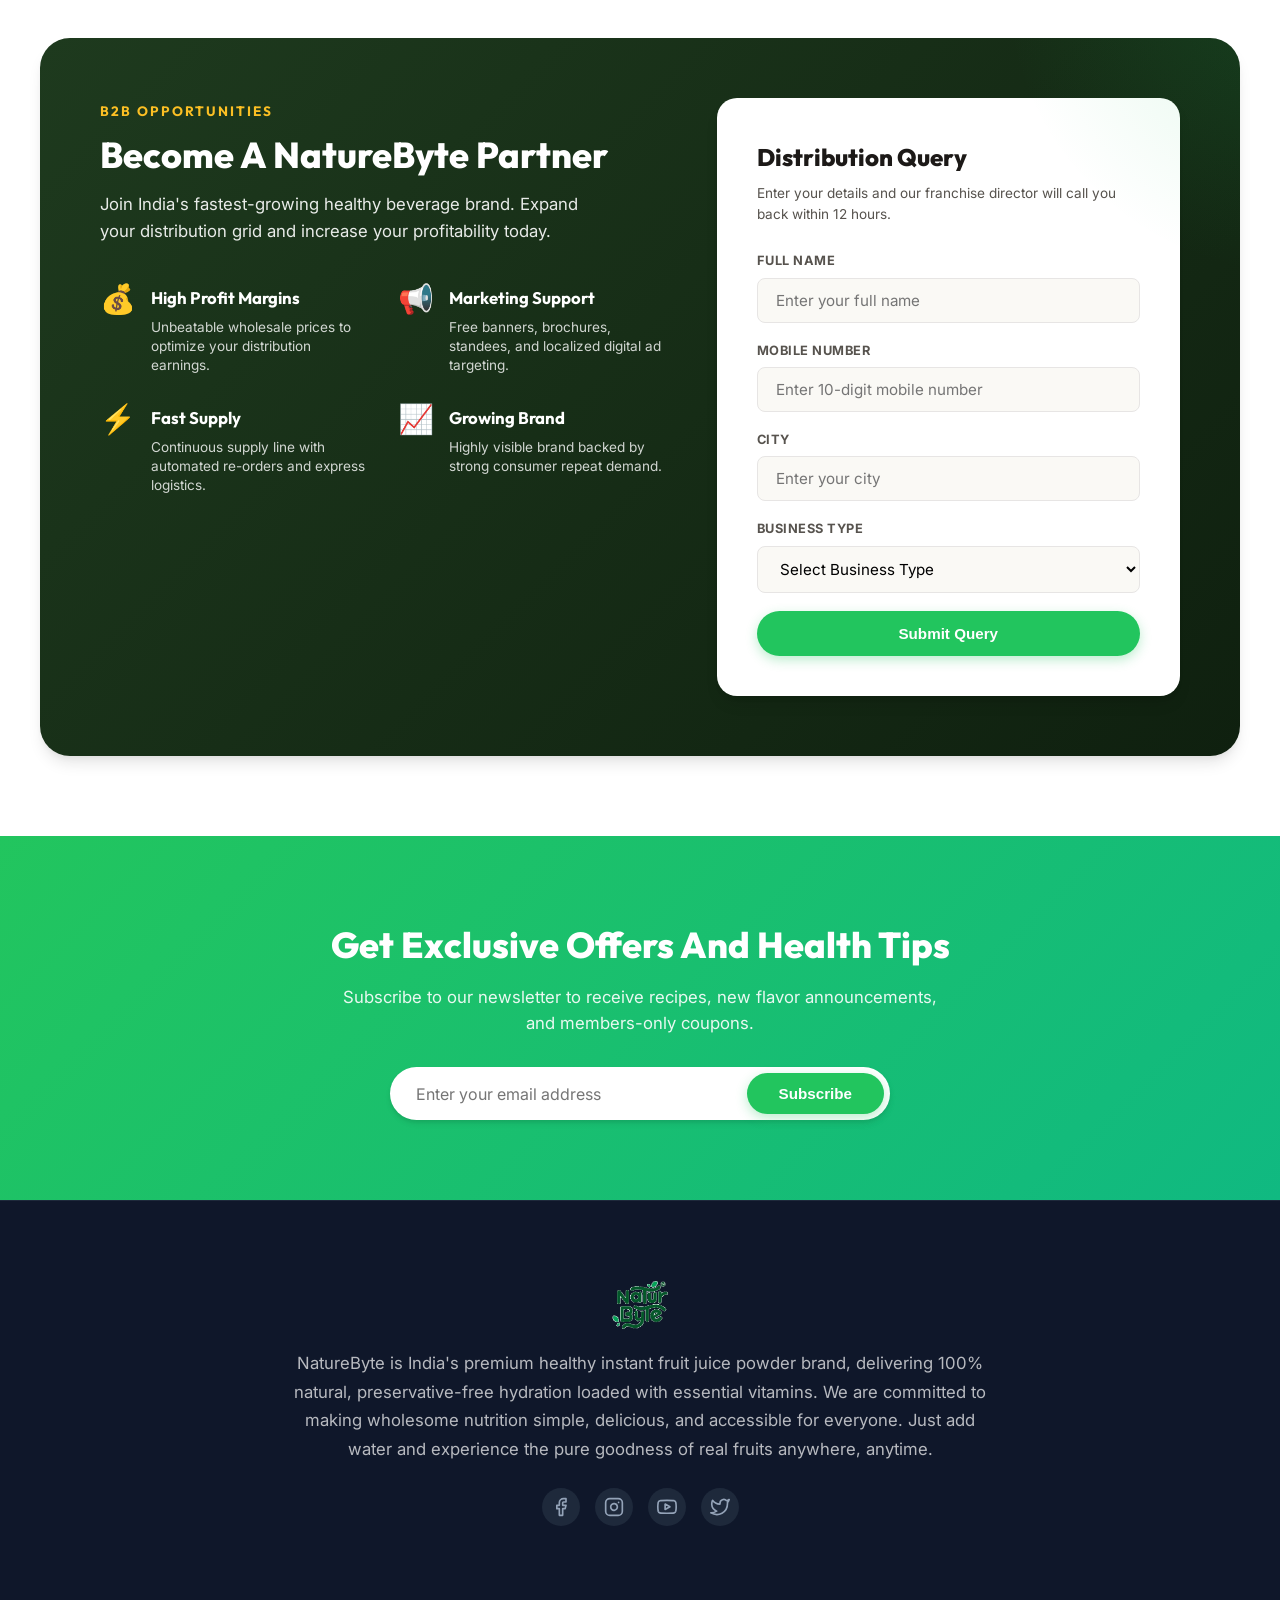
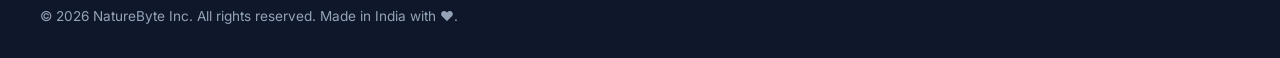
==== commit 20d43f74: "Swap mobile menu toggle to close icon (X) when navigation menu drawer is open" ====
--- a/index.html
+++ b/index.html
@@ -16,7 +16,7 @@
         href="https://fonts.googleapis.com/css2?family=Inter:wght@300;400;500;600;700&family=Outfit:wght@400;500;600;700;800&display=swap"
         rel="stylesheet">
     <!-- Custom CSS -->
-    <link rel="stylesheet" href="css/style.css?v=1.7">
+    <link rel="stylesheet" href="css/style.css?v=2.0">
 </head>
 
 <body>
@@ -51,11 +51,18 @@
 
             <!-- Mobile Menu Toggle -->
             <button class="mobile-toggle" id="mobileToggle" aria-label="Toggle Menu">
-                <svg viewBox="0 0 24 24" width="24" height="24" stroke="currentColor" stroke-width="2" fill="none"
+                <!-- Hamburger Menu Icon -->
+                <svg class="icon-burger" viewBox="0 0 24 24" width="24" height="24" stroke="currentColor" stroke-width="2" fill="none"
                     stroke-linecap="round" stroke-linejoin="round">
                     <line x1="3" y1="12" x2="21" y2="12"></line>
                     <line x1="3" y1="6" x2="21" y2="6"></line>
                     <line x1="3" y1="18" x2="21" y2="18"></line>
+                </svg>
+                <!-- Close (X) Menu Icon -->
+                <svg class="icon-close" viewBox="0 0 24 24" width="24" height="24" stroke="currentColor" stroke-width="2" fill="none"
+                    stroke-linecap="round" stroke-linejoin="round">
+                    <line x1="18" y1="6" x2="6" y2="18"></line>
+                    <line x1="6" y1="6" x2="18" y2="18"></line>
                 </svg>
             </button>
 
--- a/css/style.css
+++ b/css/style.css
@@ -431,6 +431,18 @@
     color: var(--text-dark);
 }
 
+.mobile-toggle .icon-close {
+    display: none;
+}
+
+.mobile-toggle.active .icon-burger {
+    display: none;
+}
+
+.mobile-toggle.active .icon-close {
+    display: block;
+}
+
 /* ==========================================================================
    SEARCH OVERLAY
    ========================================================================== */
@@ -506,7 +518,6 @@
 }
 
 .hero-banner-section .hero-container {
-    display: grid;
     grid-template-columns: 1.1fr 0.9fr;
     align-items: center;
     gap: 40px;
@@ -1878,15 +1889,15 @@
         height: auto !important;
         min-height: auto !important;
         max-height: none !important;
-        padding: 60px 0 !important;
+        padding: 50px 0 !important;
         overflow: visible !important;
-        background: linear-gradient(to bottom, rgba(250, 249, 245, 0.92) 0%, rgba(250, 249, 245, 0.88) 100%), 
+        background: linear-gradient(to bottom, rgba(250, 249, 245, 0.93) 0%, rgba(250, 249, 245, 0.88) 100%), 
                     url('../assets/juice_background.png') no-repeat center center !important;
         background-size: cover !important;
     }
 
     [data-theme="dark"] .hero-banner-section {
-        background: linear-gradient(to bottom, rgba(11, 15, 25, 0.94) 0%, rgba(11, 15, 25, 0.9) 100%), 
+        background: linear-gradient(to bottom, rgba(11, 15, 25, 0.95) 0%, rgba(11, 15, 25, 0.9) 100%), 
                     url('../assets/juice_background.png') no-repeat center center !important;
         background-size: cover !important;
     }
@@ -1894,17 +1905,37 @@
     .hero-container {
         grid-template-columns: 1fr;
         text-align: center;
-        gap: 30px;
-    }
-
-    .hero-subtitle {
+        gap: 20px;
+    }
+
+    .hero-banner-section .hero-title {
+        font-size: 2.4rem !important;
+        line-height: 1.2;
+        margin-bottom: 15px;
+    }
+
+    .hero-banner-section .hero-subtitle {
+        font-size: 0.98rem !important;
         margin-left: auto;
         margin-right: auto;
         margin-bottom: 25px;
+        max-width: 480px;
+    }
+
+    .hero-banner-section .offer-tag {
+        font-size: 0.8rem !important;
+        padding: 5px 12px;
+        margin-bottom: 15px;
     }
 
     .hero-actions-btns {
         justify-content: center;
+        gap: 12px;
+    }
+
+    .hero-actions-btns .btn {
+        padding: 10px 22px !important;
+        font-size: 0.88rem !important;
     }
 
     /* Trust Grid Mobile */
@@ -2030,6 +2061,19 @@
     .filter-tabs {
         gap: 8px;
     }
+
+    .hero-actions-btns {
+        flex-direction: column !important;
+        align-items: center !important;
+        width: 100% !important;
+        max-width: 280px !important;
+        margin: 0 auto !important;
+        gap: 10px !important;
+    }
+
+    .hero-actions-btns .btn {
+        width: 100% !important;
+    }
 }
 
 @media (max-width: 480px) {
@@ -2037,8 +2081,8 @@
         grid-template-columns: 1fr;
     }
 
-    .hero-title {
-        font-size: 2.3rem;
+    .hero-banner-section .hero-title {
+        font-size: 1.95rem !important;
     }
 
     .partner-form-card {
